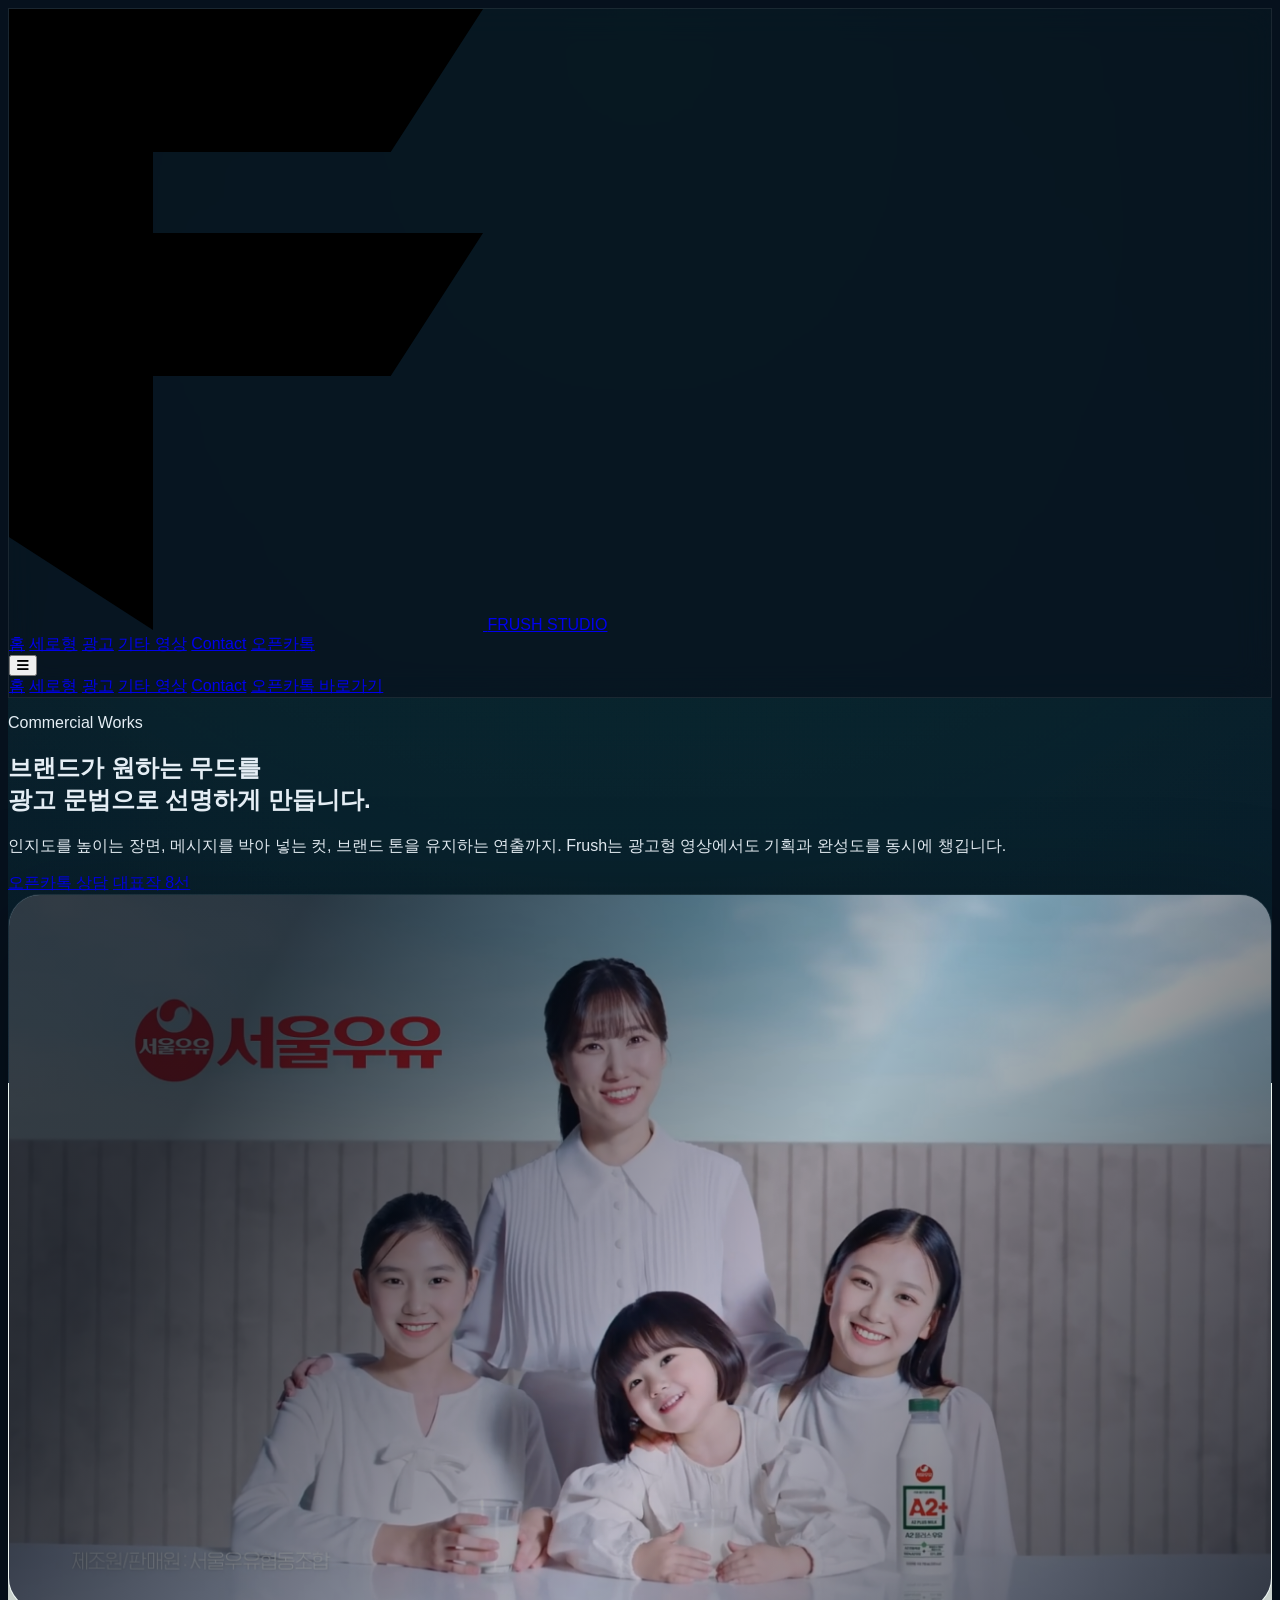
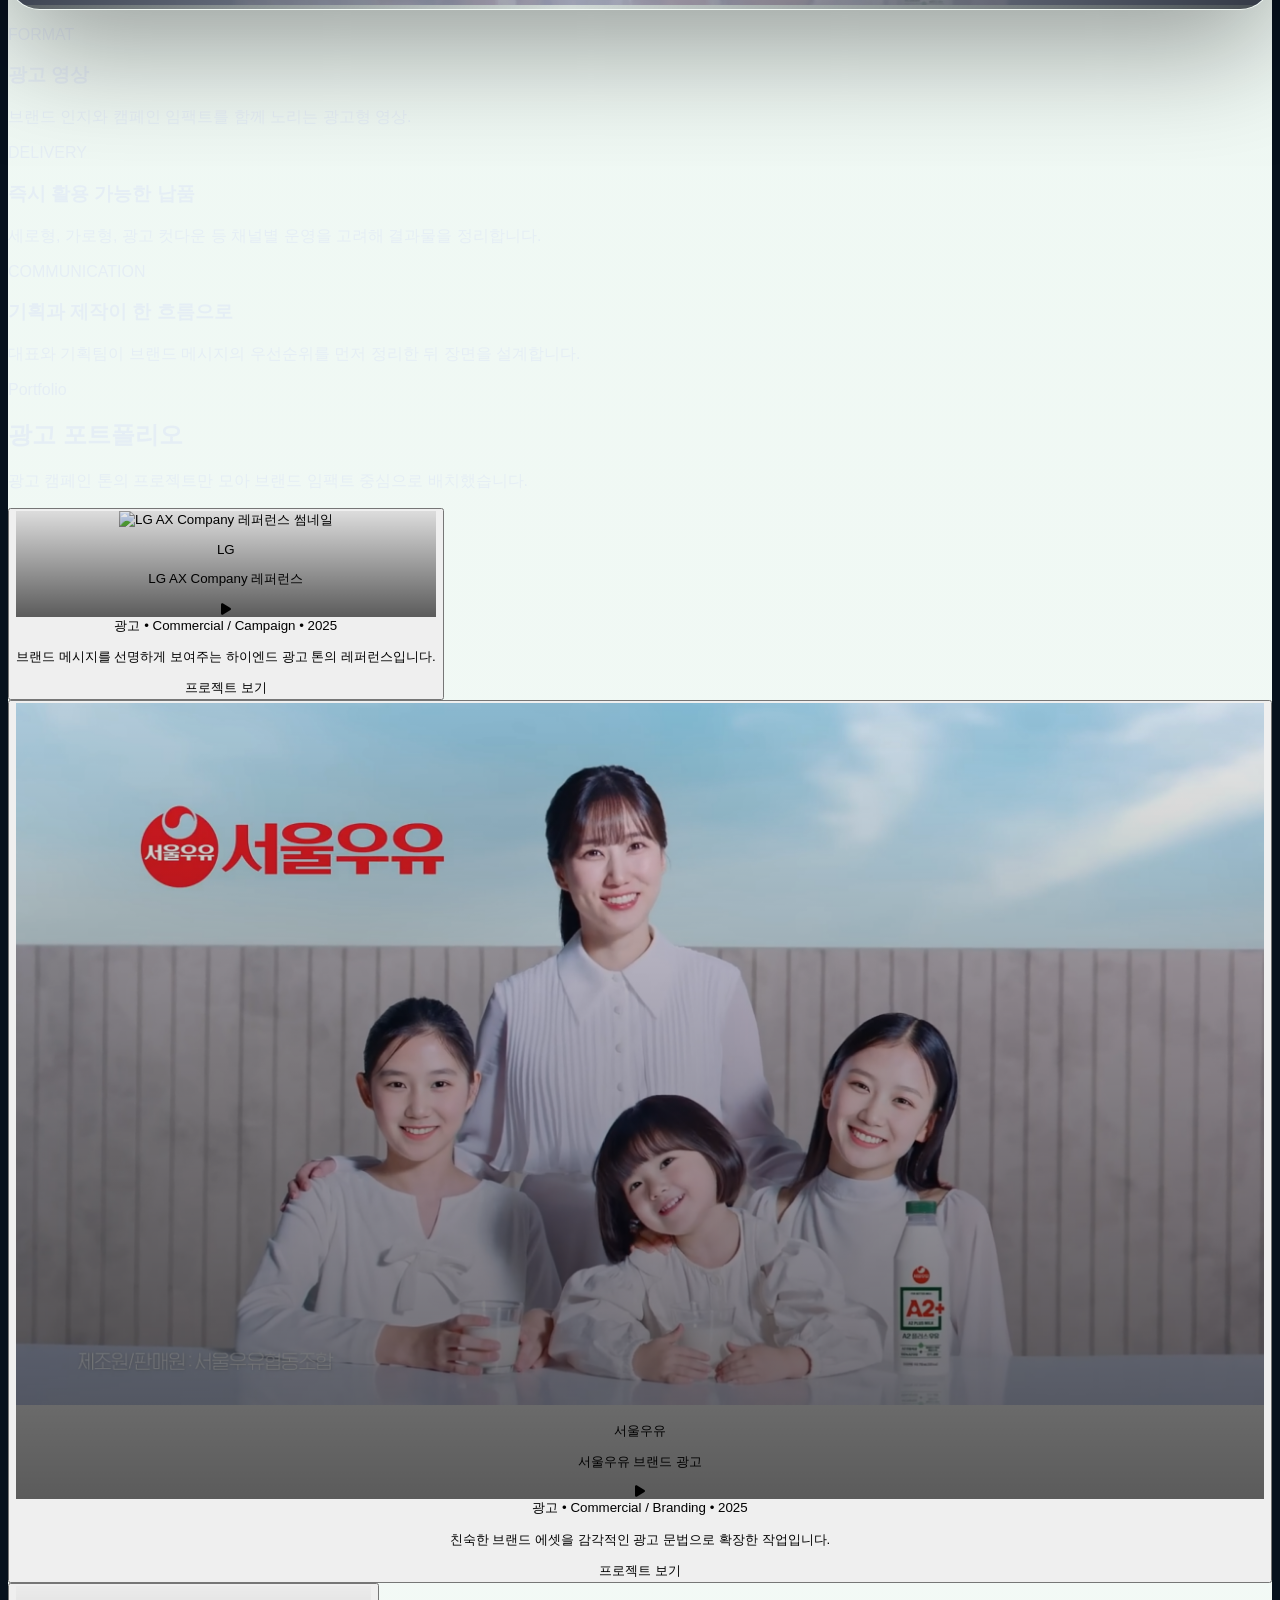
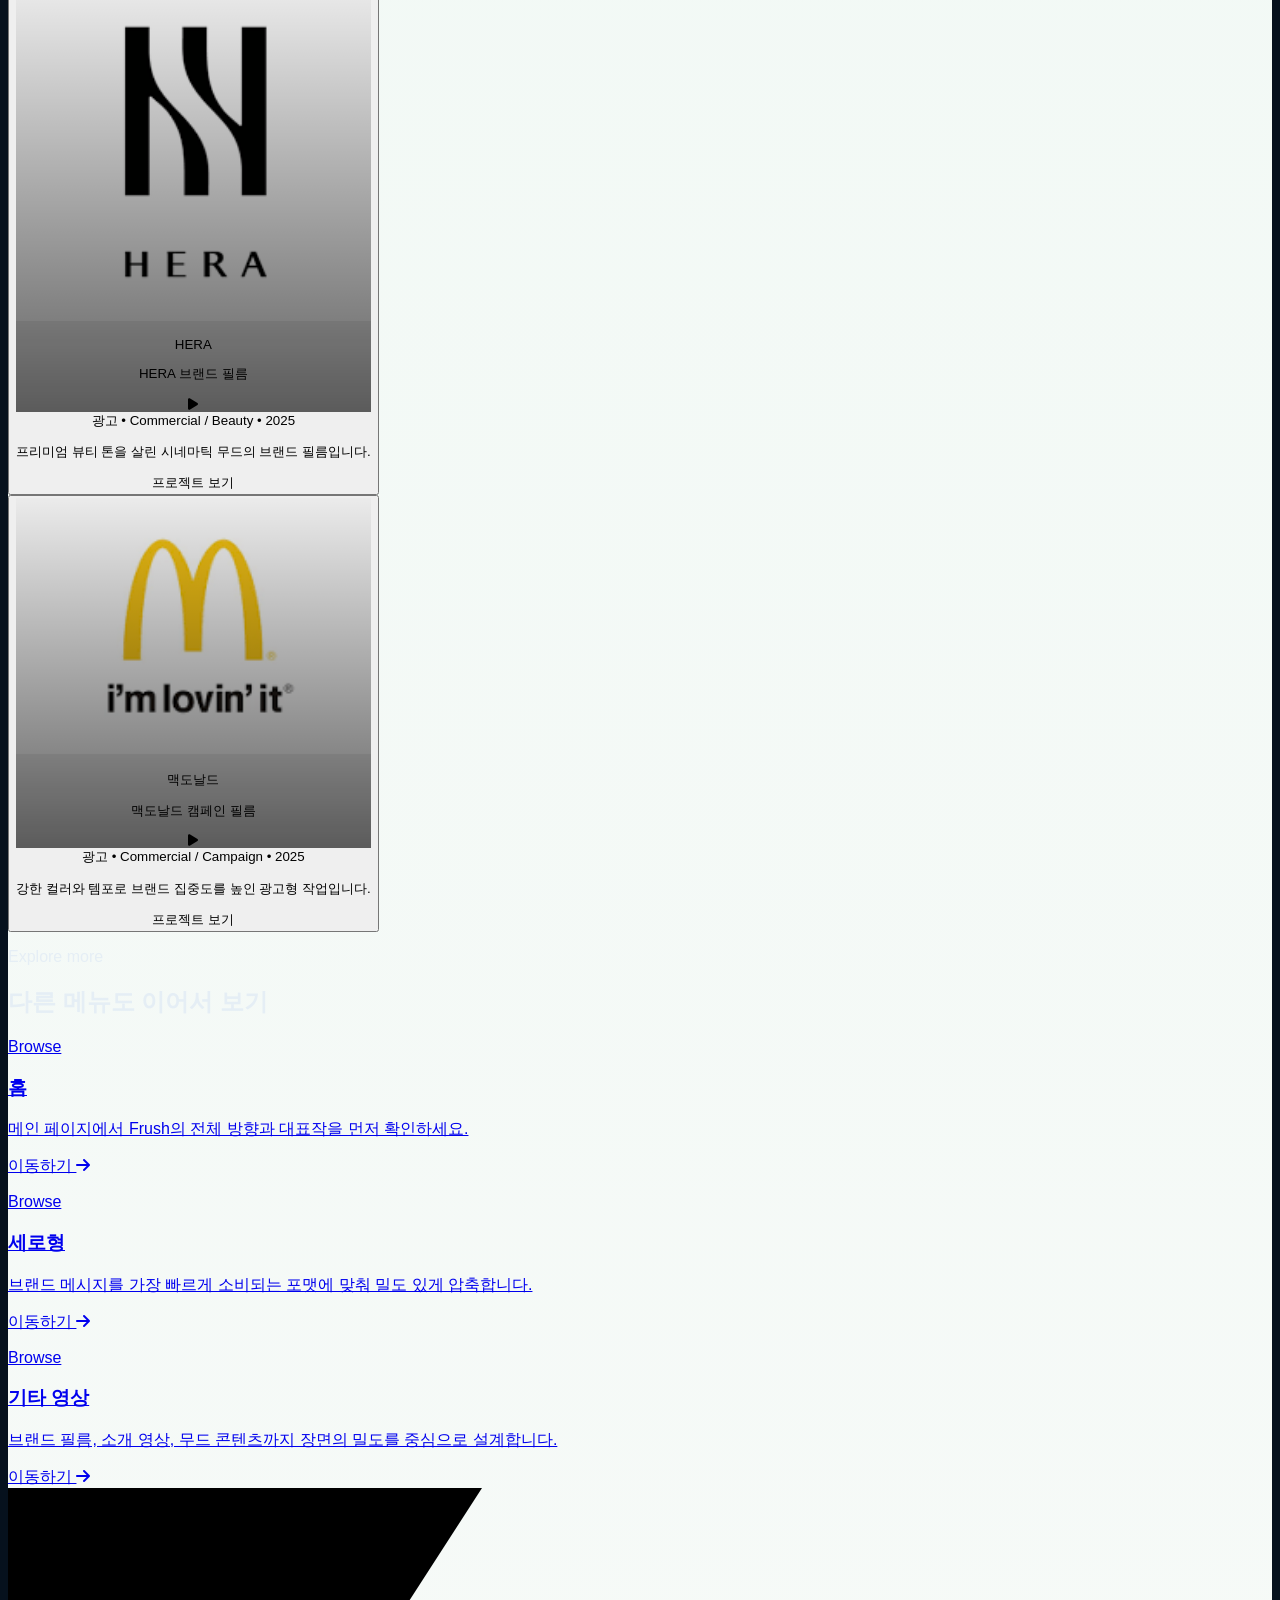
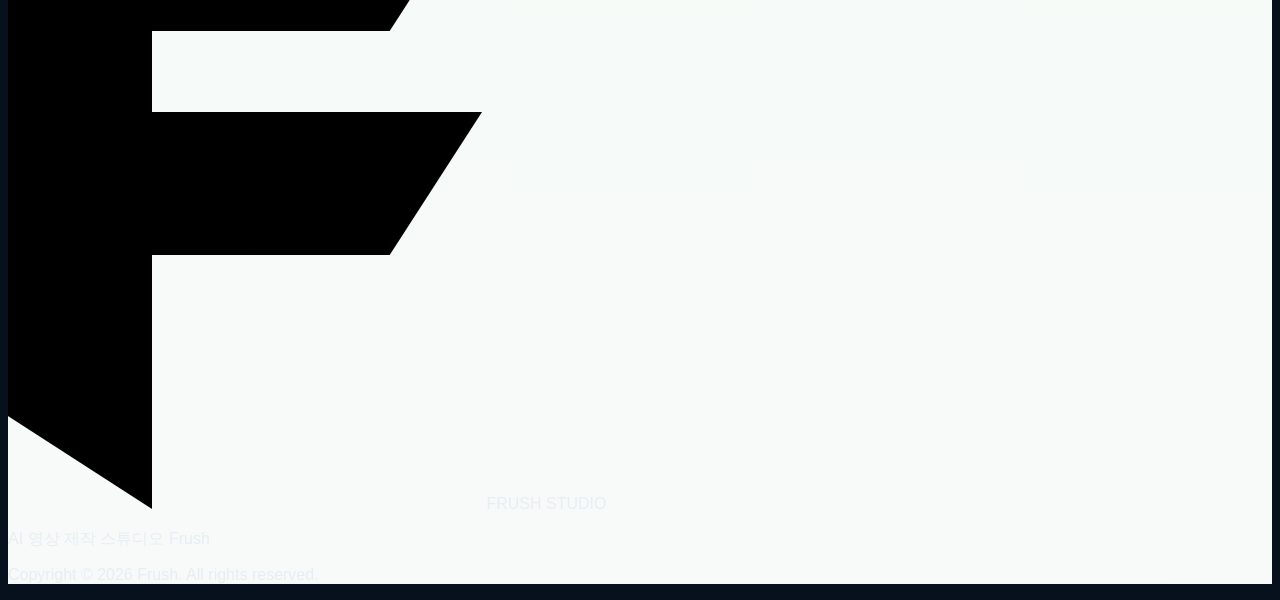
==== ads.html @ 56ac60b5 "Build multi-page Frush site" ====
<!DOCTYPE html>
<html lang="ko" class="scroll-smooth">
<head>
  <meta charset="UTF-8">
  <meta name="viewport" content="width=device-width, initial-scale=1.0">
  <meta name="naver-site-verification" content="9b6288ef73331303024b44f68df636dbb66790ce">
  <title>프러쉬(Frush) | 광고 영상</title>
  <meta name="description" content="프러쉬의 광고형 영상 작업과 캠페인 무드를 확인하세요.">
  <meta name="keywords" content="프러쉬, Frush, AI영상제작, 광고영상, 브랜드광고">
  <meta name="author" content="Frush (프러쉬)">
  <meta name="robots" content="index, follow">
  <meta property="og:type" content="website">
  <meta property="og:title" content="프러쉬(Frush) | 광고 영상">
  <meta property="og:description" content="프러쉬의 광고형 영상 작업과 캠페인 무드를 확인하세요.">
  <meta property="og:image" content="Images/Frush_v2.png">
  <meta property="og:url" content="https://www.myfrush.com/ads.html">
  <link rel="icon" href="Images/ms-icon-150x150_v1.png" type="image/png">
  <script src="https://cdn.tailwindcss.com"></script>
  <script src="scripts/tailwind-config.js"></script>
  <link rel="stylesheet" href="https://cdnjs.cloudflare.com/ajax/libs/font-awesome/6.4.0/css/all.min.css">
  <link href="https://fonts.googleapis.com/css2?family=Pretendard:wght@300;400;500;600;700;800;900&display=swap" rel="stylesheet">
  <link rel="stylesheet" href="styles/site.css">
</head>
<body class="subpage-bg">
  <div id="site-header"></div>

  <main>
    <section class="relative overflow-hidden px-4 pb-20 pt-32 sm:px-6 sm:pt-36 lg:px-8 lg:pb-24 lg:pt-40">
      <div class="mx-auto max-w-7xl">
        <div class="grid items-center gap-8 lg:grid-cols-[0.95fr_1.05fr]">
          <div class="reveal" data-reveal>
            <p class="text-sm font-semibold uppercase tracking-[0.28em] text-brand-main">Commercial Works</p>
            <h1 class="mt-4 text-4xl font-semibold leading-[1.06] text-white sm:text-5xl lg:text-6xl">브랜드가 원하는 무드를<br>광고 문법으로 선명하게 만듭니다.</h1>
            <p class="mt-6 max-w-2xl text-base leading-8 text-white/72 sm:text-lg">인지도를 높이는 장면, 메시지를 박아 넣는 컷, 브랜드 톤을 유지하는 연출까지. Frush는 광고형 영상에서도 기획과 완성도를 동시에 챙깁니다.</p>
            <div class="mt-10 flex flex-col gap-4 sm:flex-row">
              <a href="https://open.kakao.com/me/frush" target="_blank" rel="noreferrer" class="inline-flex items-center justify-center rounded-full bg-brand-main px-7 py-4 text-base font-semibold text-white shadow-glow transition hover:bg-brand-dark">오픈카톡 상담</a>
              <a href="index.html#featured" class="inline-flex items-center justify-center rounded-full border border-white/15 bg-white/5 px-7 py-4 text-base font-semibold text-white transition hover:bg-white/10">대표작 8선</a>
            </div>
          </div>
          <div class="hero-frame h-[420px] sm:h-[520px] reveal" data-reveal data-parallax="0.06">
            <video autoplay muted loop playsinline poster="Images/서울우유 광고.png">
              <source src="Videos/서울우유광고.mp4" type="video/mp4">
            </video>
          </div>
        </div>
      </div>
    </section>

    <section class="bg-[#08111c] pb-24 text-white sm:pb-28 lg:pb-32">
      <div class="mx-auto max-w-7xl px-4 sm:px-6 lg:px-8">
        <div id="category-summary"></div>
      </div>
    </section>

    <section class="bg-[#f7faf8] py-24 text-brand-text sm:py-28 lg:py-32">
      <div class="mx-auto max-w-7xl px-4 sm:px-6 lg:px-8">
        <div class="mb-10 flex flex-col gap-6 lg:flex-row lg:items-end lg:justify-between reveal" data-reveal>
          <div>
            <p class="text-sm font-semibold uppercase tracking-[0.28em] text-brand-main">Portfolio</p>
            <h2 class="mt-3 text-3xl font-semibold sm:text-4xl">광고 포트폴리오</h2>
          </div>
          <p class="max-w-2xl text-sm leading-7 text-slate-500 sm:text-base">광고 캠페인 톤의 프로젝트만 모아 브랜드 임팩트 중심으로 배치했습니다.</p>
        </div>
        <div id="category-works" class="grid gap-6 md:grid-cols-2 xl:grid-cols-4"></div>
      </div>
    </section>

    <section class="bg-[#f7faf8] pb-24 text-brand-text sm:pb-28 lg:pb-32">
      <div class="mx-auto max-w-7xl px-4 sm:px-6 lg:px-8">
        <div class="mb-8 reveal" data-reveal>
          <p class="text-sm font-semibold uppercase tracking-[0.28em] text-brand-main">Explore more</p>
          <h2 class="mt-3 text-3xl font-semibold sm:text-4xl">다른 메뉴도 이어서 보기</h2>
        </div>
        <div id="related-pages" class="grid gap-6 md:grid-cols-3"></div>
      </div>
    </section>
  </main>

  <div id="site-footer"></div>
  <div id="site-modal"></div>

  <script src="scripts/site.js"></script>
  <script>
    window.FrushSite.initPage({
      pageKey: 'ads',
      collectionKey: 'ads',
      collectionTargetId: 'category-works',
      categorySummaryTargetId: 'category-summary',
      relatedTargetId: 'related-pages'
    });
  </script>
</body>
</html>
---- styles/site.css ----
:root {
  --brand-dark: #064e3b;
  --brand-main: #10b981;
  --brand-light: #ecfdf5;
  --brand-accent: #f59e0b;
  --brand-text: #1f2937;
}

html {
  background: #06111d;
}

body {
  font-family: 'Pretendard', sans-serif;
  background: #06111d;
  color: #e5eef5;
  overflow-x: hidden;
  word-break: keep-all;
}

::-webkit-scrollbar { width: 0.6rem; }
::-webkit-scrollbar-track { background: #e5e7eb; }
::-webkit-scrollbar-thumb { background: var(--brand-main); border-radius: 9999px; }
::-webkit-scrollbar-thumb:hover { background: var(--brand-dark); }

.mesh-bg {
  background:
    radial-gradient(circle at top left, rgba(16, 185, 129, 0.26), transparent 28%),
    radial-gradient(circle at top right, rgba(245, 158, 11, 0.14), transparent 24%),
    radial-gradient(circle at bottom, rgba(6, 78, 59, 0.34), transparent 38%),
    linear-gradient(180deg, #07111e 0%, #081a2a 36%, #eef8f3 36%, #f7faf8 100%);
}

.subpage-bg {
  background:
    radial-gradient(circle at top, rgba(16, 185, 129, 0.16), transparent 26%),
    linear-gradient(180deg, #07111e 0%, #081a2a 20%, #eef8f3 20%, #f7faf8 100%);
}

.glass {
  background: rgba(7, 17, 30, 0.72);
  backdrop-filter: blur(16px);
  border: 1px solid rgba(255, 255, 255, 0.08);
}

.section-shell {
  border: 1px solid rgba(15, 23, 42, 0.08);
  background: rgba(255, 255, 255, 0.9);
  backdrop-filter: blur(14px);
}

.hero-grid {
  background-size: 48px 48px;
}

.nav-blur {
  backdrop-filter: blur(16px);
}

.hero-stage {
  position: relative;
  min-height: calc(100vh - 7rem);
}

.hero-frame {
  position: relative;
  overflow: hidden;
  border-radius: 2rem;
  border: 1px solid rgba(255, 255, 255, 0.08);
  box-shadow: 0 35px 120px rgba(0, 0, 0, 0.38);
  animation: hero-bloom 1.1s cubic-bezier(0.22, 1, 0.36, 1) both;
}

.hero-frame::after {
  content: '';
  position: absolute;
  inset: 0;
  background: linear-gradient(120deg, rgba(4, 10, 18, 0.74) 18%, rgba(4, 10, 18, 0.12) 58%, rgba(4, 10, 18, 0.72) 100%);
}

.hero-frame video,
.hero-frame img {
  width: 100%;
  height: 100%;
  object-fit: cover;
  filter: saturate(0.95) contrast(1.02) brightness(0.88);
}

.hero-copy {
  position: absolute;
  inset: 0;
  z-index: 2;
}

.hero-side-label {
  position: absolute;
  top: 50%;
  display: none;
  align-items: center;
  gap: 1rem;
  font-size: 0.7rem;
  letter-spacing: 0.45em;
  text-transform: uppercase;
  color: rgba(255, 255, 255, 0.72);
}

.hero-side-label::before,
.hero-side-label::after {
  content: '';
  width: 3rem;
  height: 1px;
  background: rgba(255, 255, 255, 0.4);
}

.hero-side-label-left { left: 0; transform: translate(-35%, -50%) rotate(-90deg); }
.hero-side-label-right { right: 0; transform: translate(35%, -50%) rotate(90deg); }

.hero-badge {
  display: inline-flex;
  align-items: center;
  gap: 0.65rem;
  border-radius: 9999px;
  border: 1px solid rgba(16, 185, 129, 0.22);
  background: rgba(16, 185, 129, 0.1);
  padding: 0.75rem 1rem;
  font-size: 0.75rem;
  font-weight: 600;
  letter-spacing: 0.32em;
  text-transform: uppercase;
  color: var(--brand-light);
}

.hero-badge span {
  display: inline-flex;
  height: 0.55rem;
  width: 0.55rem;
  border-radius: 9999px;
  background: var(--brand-main);
  box-shadow: 0 0 0 0 rgba(16, 185, 129, 0.6);
  animation: pulse-dot 2.6s infinite;
}

.kicker-line {
  display: inline-flex;
  align-items: center;
  gap: 0.75rem;
  color: rgba(255, 255, 255, 0.82);
}

.kicker-line::before {
  content: '';
  width: 3rem;
  height: 1px;
  background: rgba(255, 255, 255, 0.35);
}

.metric-card,
.work-card,
.category-card,
.award-chip,
.process-card,
.contact-card,
.related-card {
  transition: transform 0.45s ease, box-shadow 0.45s ease, border-color 0.45s ease;
}

.metric-card:hover,
.work-card:hover,
.category-card:hover,
.process-card:hover,
.contact-card:hover,
.related-card:hover {
  transform: translateY(-6px);
  box-shadow: 0 24px 60px rgba(15, 23, 42, 0.12);
}

.work-thumb {
  position: relative;
  overflow: hidden;
}

.work-thumb::after {
  content: '';
  position: absolute;
  inset: 0;
  background: linear-gradient(180deg, rgba(0, 0, 0, 0.08), rgba(0, 0, 0, 0.62));
}

.work-thumb img,
.work-thumb video {
  width: 100%;
  height: 100%;
  object-fit: cover;
  transition: transform 0.6s ease;
}

.work-card:hover .work-thumb img,
.work-card:hover .work-thumb video {
  transform: scale(1.06);
}

.reveal {
  opacity: 0;
  transform: translateY(42px);
  transition: opacity 0.9s ease, transform 0.9s cubic-bezier(0.22, 1, 0.36, 1);
}

.reveal.is-visible {
  opacity: 1;
  transform: translateY(0);
}

[data-parallax] {
  transform: translate3d(0, var(--parallax-offset, 0px), 0);
  will-change: transform;
}

.partner-marquee {
  overflow: hidden;
  mask-image: linear-gradient(to right, transparent, black 10%, black 90%, transparent);
}

.partner-track {
  display: flex;
  width: max-content;
  align-items: center;
  gap: 1rem;
  padding: 1rem 1rem 1.5rem;
  animation: marquee 42s linear infinite;
}

.partner-marquee:hover .partner-track {
  animation-play-state: paused;
}

.partner-card {
  position: relative;
  display: flex;
  height: 6.25rem;
  width: 11rem;
  flex-shrink: 0;
  align-items: center;
  justify-content: center;
  overflow: hidden;
  border-radius: 1.25rem;
  background: rgba(241, 245, 249, 0.88);
}

.partner-card::before {
  content: '';
  position: absolute;
  inset: 0;
  background: linear-gradient(135deg, var(--from), var(--via), var(--to));
  opacity: 0;
  transform: scale(1.25);
  transition: opacity 0.6s ease, transform 0.6s ease;
}

.partner-card:hover::before {
  opacity: 1;
  transform: scale(1);
}

.partner-card img {
  position: relative;
  z-index: 1;
  max-height: 64%;
  width: auto;
  max-width: 74%;
  object-fit: contain;
}

.video-modal {
  position: fixed;
  inset: 0;
  z-index: 70;
  display: none;
  background: rgba(2, 6, 23, 0.84);
  padding: 1rem;
}

.video-modal.is-open {
  display: block;
}

.modal-open {
  overflow: hidden;
}

.video-modal video,
.video-modal iframe {
  width: 100%;
  height: 100%;
  border: 0;
}

.faq-item summary::-webkit-details-marker {
  display: none;
}

.faq-item[open] .faq-icon {
  transform: rotate(45deg);
}

.faq-icon {
  transition: transform 0.3s ease;
}

@keyframes hero-bloom {
  0% {
    opacity: 0;
    transform: scale(0.86) translateY(32px);
  }
  100% {
    opacity: 1;
    transform: scale(1) translateY(0);
  }
}

@keyframes marquee {
  from { transform: translateX(0); }
  to { transform: translateX(-50%); }
}

@keyframes pulse-dot {
  0% { box-shadow: 0 0 0 0 rgba(16, 185, 129, 0.6); }
  70% { box-shadow: 0 0 0 10px rgba(16, 185, 129, 0); }
  100% { box-shadow: 0 0 0 0 rgba(16, 185, 129, 0); }
}

@media (min-width: 1280px) {
  .hero-side-label {
    display: inline-flex;
  }
}

@media (max-width: 1023px) {
  .mesh-bg {
    background:
      radial-gradient(circle at top, rgba(16, 185, 129, 0.22), transparent 28%),
      linear-gradient(180deg, #07111e 0%, #081a2a 30%, #eef8f3 30%, #f7faf8 100%);
  }
}

@media (max-width: 767px) {
  .hero-frame {
    border-radius: 1.5rem;
  }

  .partner-card {
    width: 9rem;
    height: 5.25rem;
  }
}
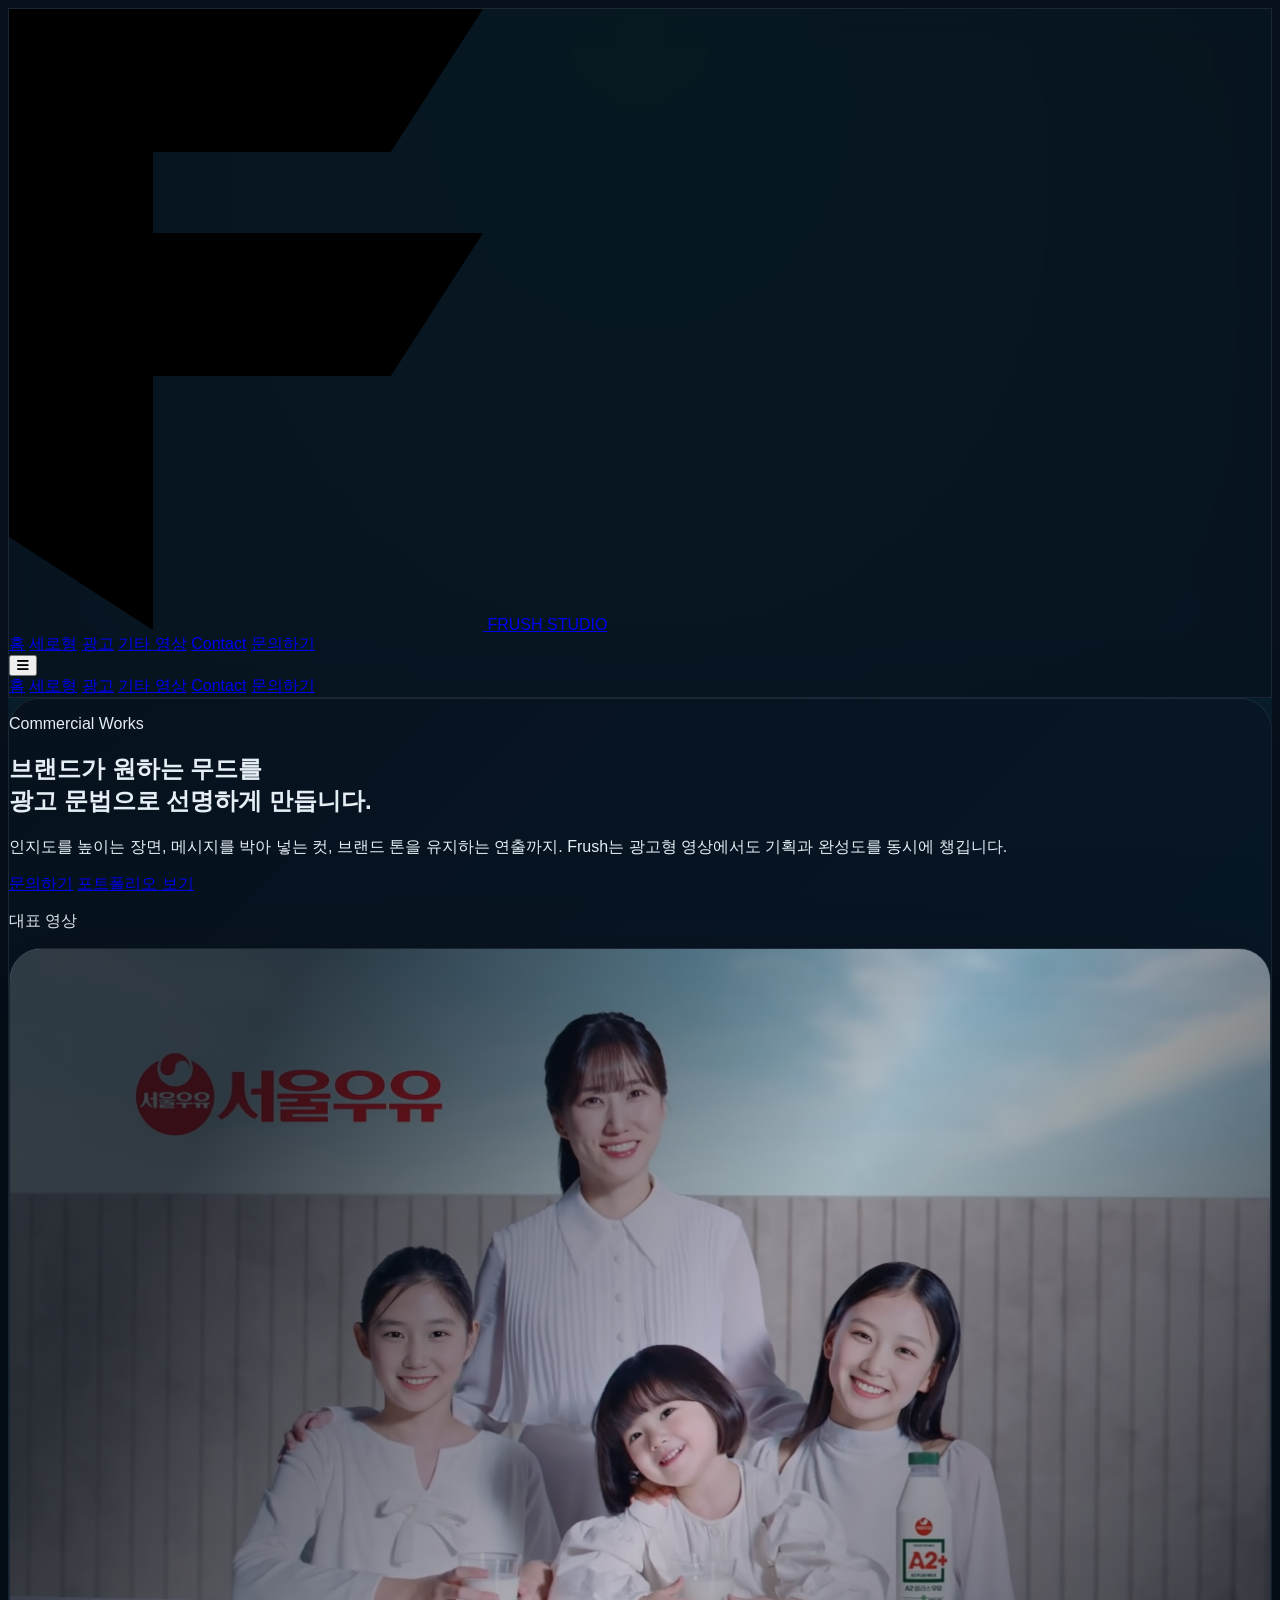
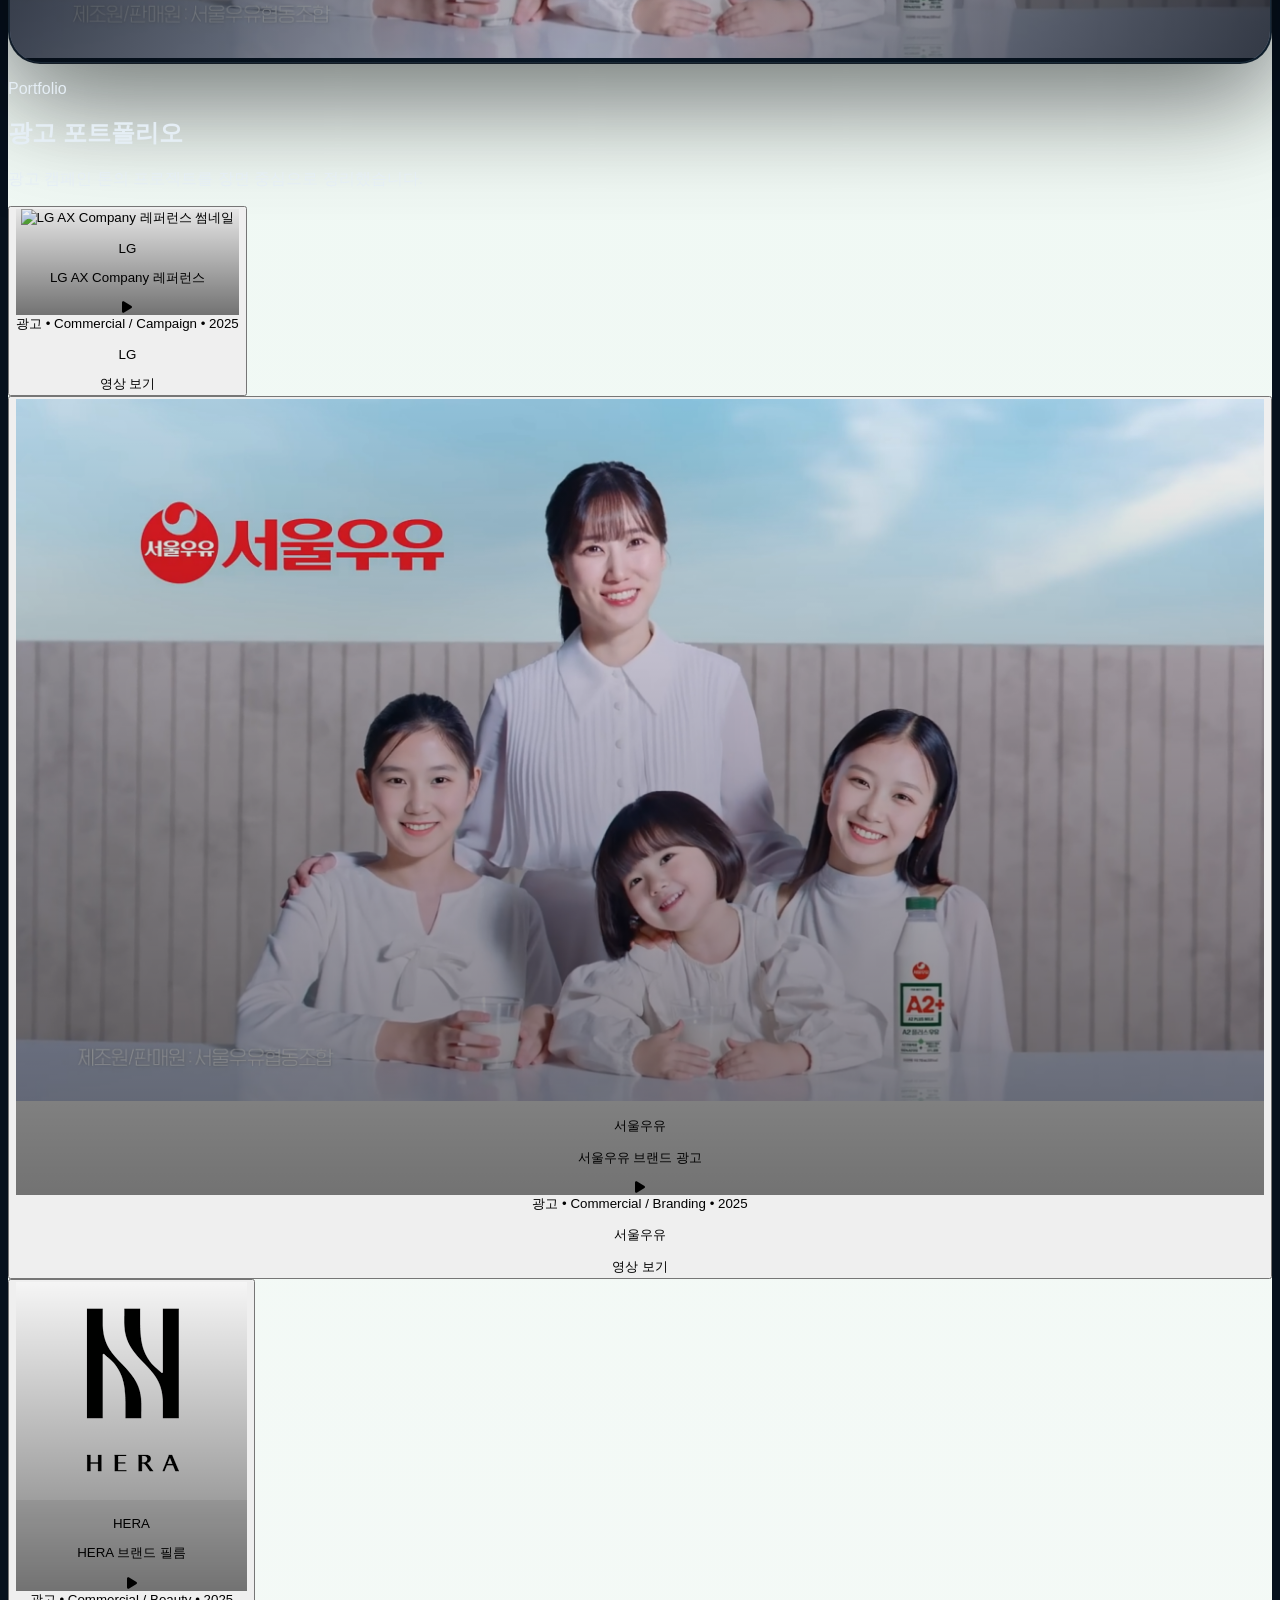
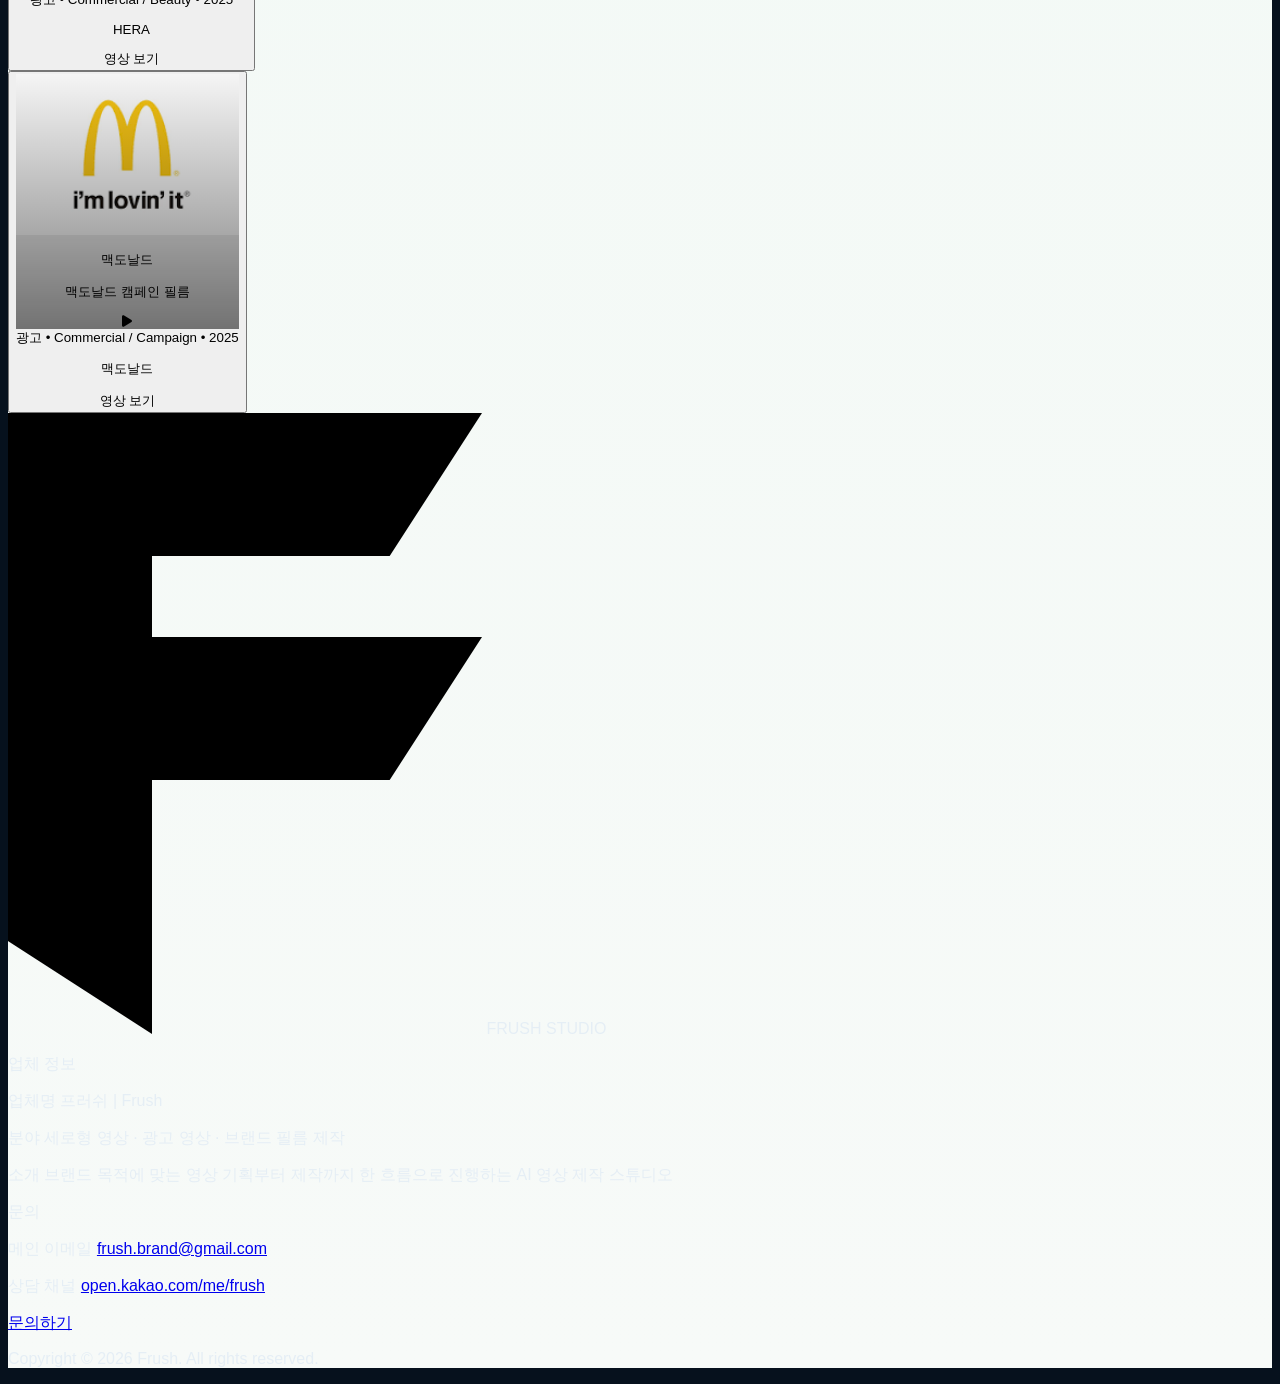
==== commit 2d709726: "feat: simplify portfolio pages and refresh CTAs" ====
--- a/ads.html
+++ b/ads.html
@@ -27,51 +27,38 @@
   <main>
     <section class="relative overflow-hidden px-4 pb-20 pt-32 sm:px-6 sm:pt-36 lg:px-8 lg:pb-24 lg:pt-40">
       <div class="mx-auto max-w-7xl">
-        <div class="grid items-center gap-8 lg:grid-cols-[0.95fr_1.05fr]">
+        <div class="subpage-hero-shell grid items-center gap-8 p-6 sm:p-8 lg:grid-cols-[0.95fr_1.05fr] lg:p-10">
           <div class="reveal" data-reveal>
             <p class="text-sm font-semibold uppercase tracking-[0.28em] text-brand-main">Commercial Works</p>
             <h1 class="mt-4 text-4xl font-semibold leading-[1.06] text-white sm:text-5xl lg:text-6xl">브랜드가 원하는 무드를<br>광고 문법으로 선명하게 만듭니다.</h1>
             <p class="mt-6 max-w-2xl text-base leading-8 text-white/72 sm:text-lg">인지도를 높이는 장면, 메시지를 박아 넣는 컷, 브랜드 톤을 유지하는 연출까지. Frush는 광고형 영상에서도 기획과 완성도를 동시에 챙깁니다.</p>
             <div class="mt-10 flex flex-col gap-4 sm:flex-row">
-              <a href="https://open.kakao.com/me/frush" target="_blank" rel="noreferrer" class="inline-flex items-center justify-center rounded-full bg-brand-main px-7 py-4 text-base font-semibold text-white shadow-glow transition hover:bg-brand-dark">오픈카톡 상담</a>
-              <a href="index.html#featured" class="inline-flex items-center justify-center rounded-full border border-white/15 bg-white/5 px-7 py-4 text-base font-semibold text-white transition hover:bg-white/10">대표작 8선</a>
+              <a href="https://open.kakao.com/me/frush" target="_blank" rel="noreferrer" class="inline-flex items-center justify-center rounded-full bg-brand-main px-7 py-4 text-base font-semibold text-white shadow-glow transition hover:bg-brand-dark">문의하기</a>
+              <a href="#portfolio" class="inline-flex items-center justify-center rounded-full border border-white/15 bg-white/5 px-7 py-4 text-base font-semibold text-white transition hover:bg-white/10">포트폴리오 보기</a>
             </div>
           </div>
-          <div class="hero-frame h-[420px] sm:h-[520px] reveal" data-reveal data-parallax="0.06">
-            <video autoplay muted loop playsinline poster="Images/서울우유 광고.png">
-              <source src="Videos/서울우유광고.mp4" type="video/mp4">
-            </video>
+          <div class="reveal" data-reveal>
+            <p class="mb-3 text-sm font-semibold uppercase tracking-[0.28em] text-brand-light/80">대표 영상</p>
+            <div class="hero-frame h-[420px] sm:h-[520px]" data-parallax="0.06">
+              <video autoplay muted loop playsinline poster="Images/서울우유 광고.png">
+                <source src="Videos/서울우유광고.mp4" type="video/mp4">
+              </video>
+            </div>
           </div>
         </div>
       </div>
     </section>
 
-    <section class="bg-[#08111c] pb-24 text-white sm:pb-28 lg:pb-32">
-      <div class="mx-auto max-w-7xl px-4 sm:px-6 lg:px-8">
-        <div id="category-summary"></div>
-      </div>
-    </section>
-
-    <section class="bg-[#f7faf8] py-24 text-brand-text sm:py-28 lg:py-32">
+    <section id="portfolio" class="bg-[#f7faf8] py-24 text-brand-text sm:py-28 lg:py-32">
       <div class="mx-auto max-w-7xl px-4 sm:px-6 lg:px-8">
         <div class="mb-10 flex flex-col gap-6 lg:flex-row lg:items-end lg:justify-between reveal" data-reveal>
           <div>
             <p class="text-sm font-semibold uppercase tracking-[0.28em] text-brand-main">Portfolio</p>
             <h2 class="mt-3 text-3xl font-semibold sm:text-4xl">광고 포트폴리오</h2>
           </div>
-          <p class="max-w-2xl text-sm leading-7 text-slate-500 sm:text-base">광고 캠페인 톤의 프로젝트만 모아 브랜드 임팩트 중심으로 배치했습니다.</p>
+          <p class="max-w-2xl text-sm leading-7 text-slate-500 sm:text-base">광고 캠페인 톤의 프로젝트를 장면 중심으로 정리했습니다.</p>
         </div>
-        <div id="category-works" class="grid gap-6 md:grid-cols-2 xl:grid-cols-4"></div>
-      </div>
-    </section>
-
-    <section class="bg-[#f7faf8] pb-24 text-brand-text sm:pb-28 lg:pb-32">
-      <div class="mx-auto max-w-7xl px-4 sm:px-6 lg:px-8">
-        <div class="mb-8 reveal" data-reveal>
-          <p class="text-sm font-semibold uppercase tracking-[0.28em] text-brand-main">Explore more</p>
-          <h2 class="mt-3 text-3xl font-semibold sm:text-4xl">다른 메뉴도 이어서 보기</h2>
-        </div>
-        <div id="related-pages" class="grid gap-6 md:grid-cols-3"></div>
+        <div id="category-works" class="grid gap-6 md:grid-cols-2 xl:grid-cols-2"></div>
       </div>
     </section>
   </main>
@@ -84,9 +71,7 @@
     window.FrushSite.initPage({
       pageKey: 'ads',
       collectionKey: 'ads',
-      collectionTargetId: 'category-works',
-      categorySummaryTargetId: 'category-summary',
-      relatedTargetId: 'related-pages'
+      collectionTargetId: 'category-works'
     });
   </script>
 </body>
--- a/styles/site.css
+++ b/styles/site.css
@@ -35,6 +35,15 @@
   background:
     radial-gradient(circle at top, rgba(16, 185, 129, 0.16), transparent 26%),
     linear-gradient(180deg, #07111e 0%, #081a2a 20%, #eef8f3 20%, #f7faf8 100%);
+}
+
+.subpage-hero-shell {
+  border: 1px solid rgba(255, 255, 255, 0.08);
+  border-radius: 2rem;
+  background:
+    linear-gradient(135deg, rgba(7, 17, 30, 0.96), rgba(8, 26, 42, 0.92)),
+    rgba(7, 17, 30, 0.94);
+  box-shadow: 0 30px 90px rgba(3, 10, 18, 0.24);
 }
 
 .glass {
@@ -183,7 +192,7 @@
   content: '';
   position: absolute;
   inset: 0;
-  background: linear-gradient(180deg, rgba(0, 0, 0, 0.08), rgba(0, 0, 0, 0.62));
+  background: linear-gradient(180deg, rgba(0, 0, 0, 0.04), rgba(0, 0, 0, 0.52));
 }
 
 .work-thumb img,
@@ -243,27 +252,22 @@
   justify-content: center;
   overflow: hidden;
   border-radius: 1.25rem;
-  background: rgba(241, 245, 249, 0.88);
-}
-
-.partner-card::before {
-  content: '';
-  position: absolute;
-  inset: 0;
-  background: linear-gradient(135deg, var(--from), var(--via), var(--to));
-  opacity: 0;
-  transform: scale(1.25);
-  transition: opacity 0.6s ease, transform 0.6s ease;
-}
-
-.partner-card:hover::before {
-  opacity: 1;
-  transform: scale(1);
+  border: 1px solid rgba(226, 232, 240, 0.95);
+  background: #edf3ef;
+}
+
+.partner-card__inner {
+  display: flex;
+  height: calc(100% - 1.1rem);
+  width: calc(100% - 1.1rem);
+  align-items: center;
+  justify-content: center;
+  border-radius: 1rem;
+  background: #ffffff;
+  box-shadow: inset 0 0 0 1px rgba(226, 232, 240, 0.7);
 }
 
 .partner-card img {
-  position: relative;
-  z-index: 1;
   max-height: 64%;
   width: auto;
   max-width: 74%;
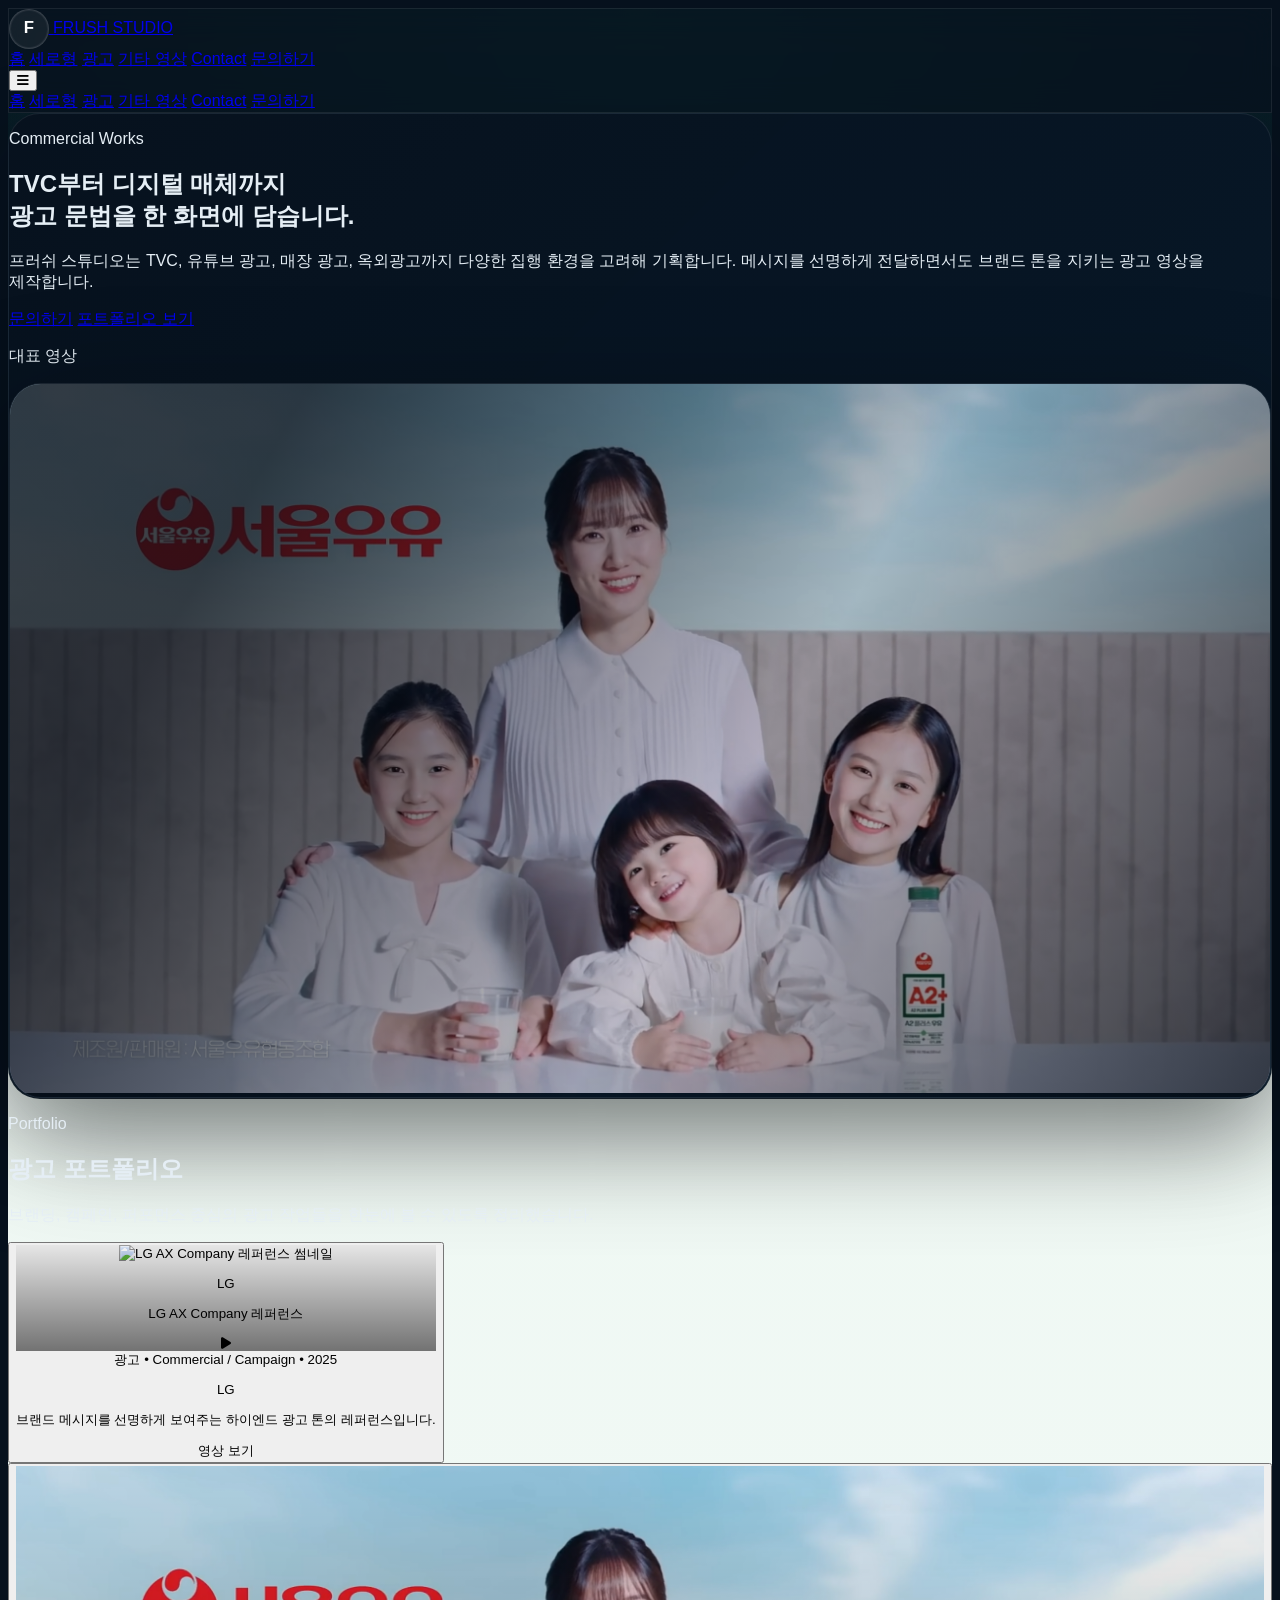
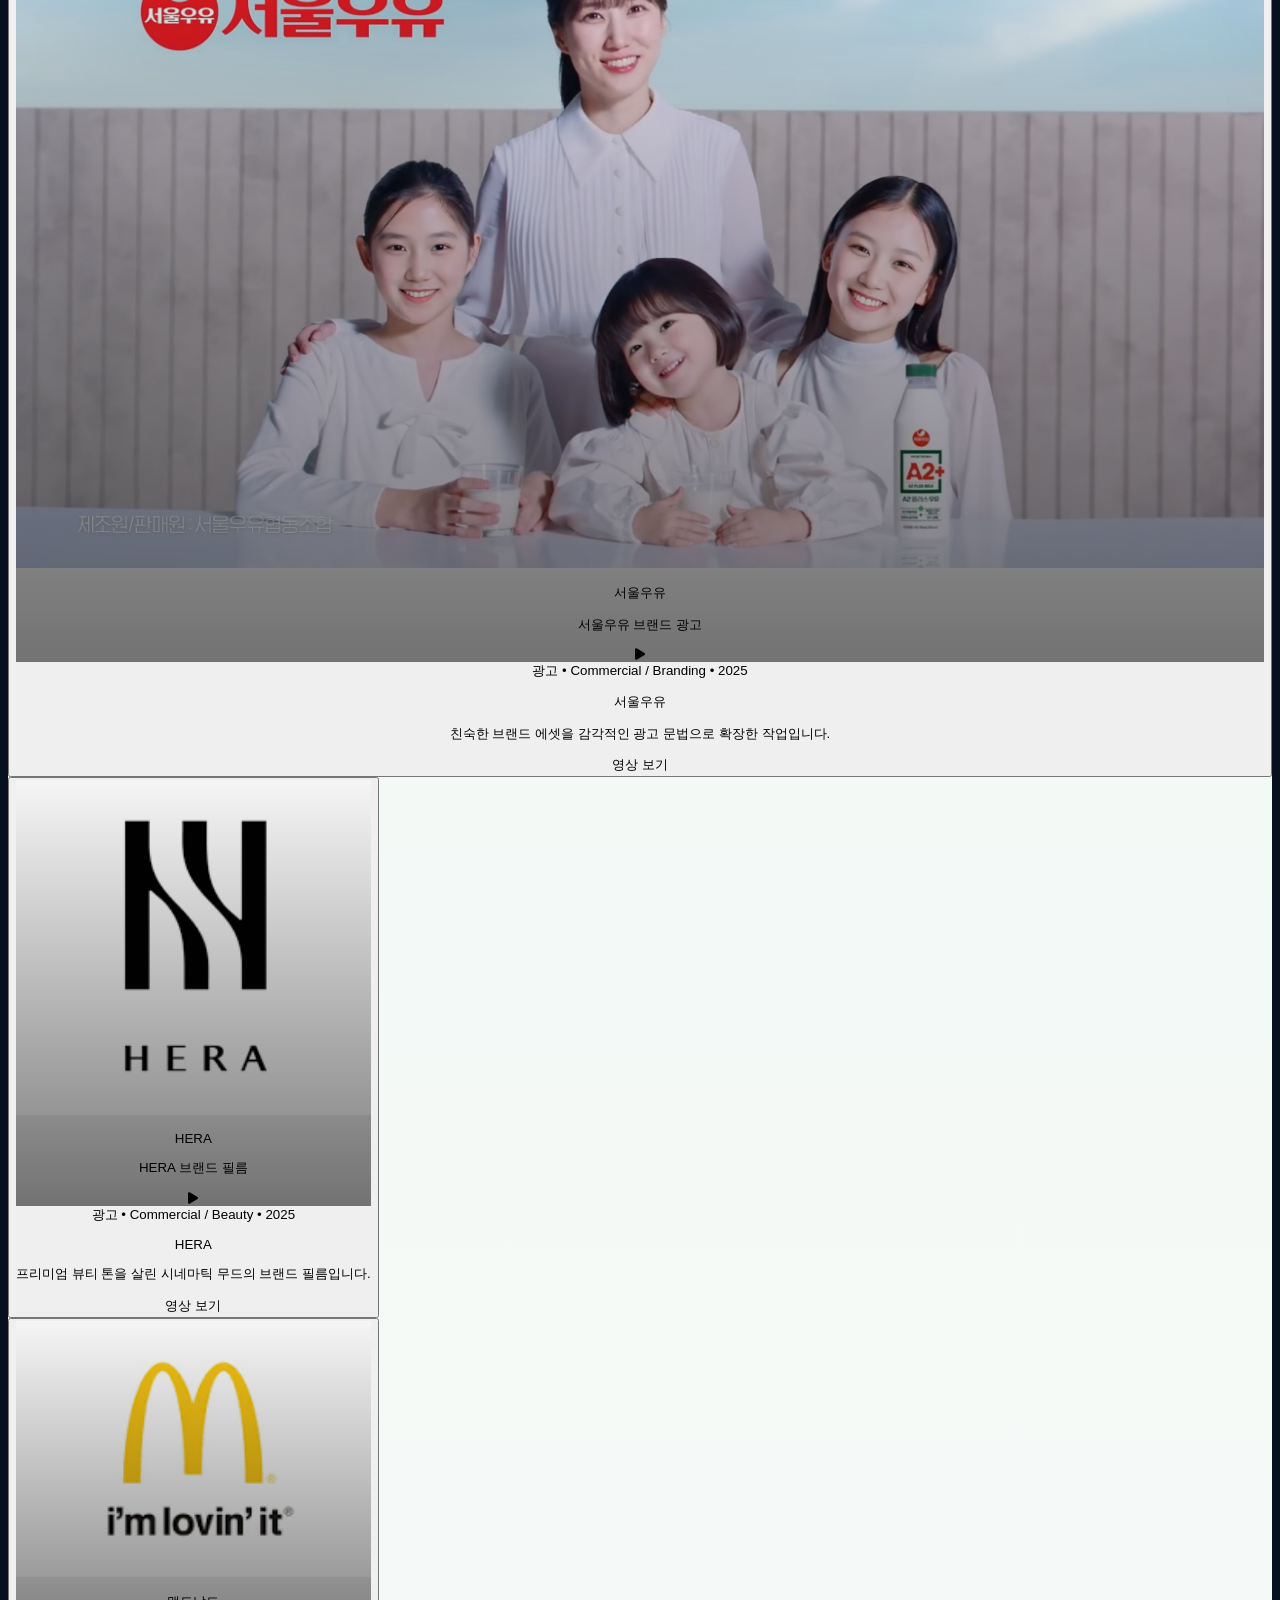
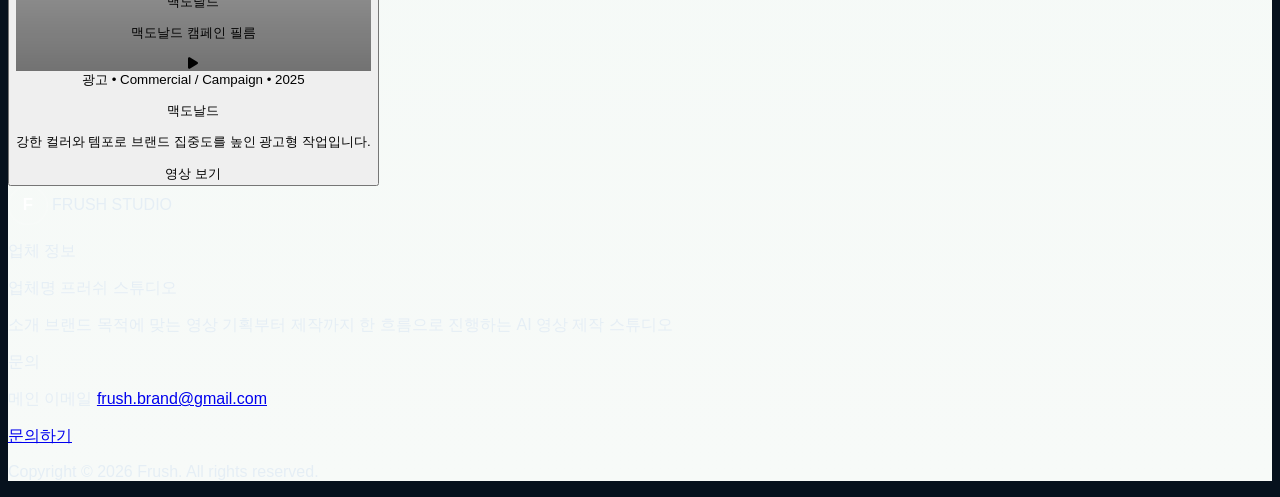
==== commit 9006173d: "feat: refresh frush site sections" ====
--- a/ads.html
+++ b/ads.html
@@ -30,8 +30,8 @@
         <div class="subpage-hero-shell grid items-center gap-8 p-6 sm:p-8 lg:grid-cols-[0.95fr_1.05fr] lg:p-10">
           <div class="reveal" data-reveal>
             <p class="text-sm font-semibold uppercase tracking-[0.28em] text-brand-main">Commercial Works</p>
-            <h1 class="mt-4 text-4xl font-semibold leading-[1.06] text-white sm:text-5xl lg:text-6xl">브랜드가 원하는 무드를<br>광고 문법으로 선명하게 만듭니다.</h1>
-            <p class="mt-6 max-w-2xl text-base leading-8 text-white/72 sm:text-lg">인지도를 높이는 장면, 메시지를 박아 넣는 컷, 브랜드 톤을 유지하는 연출까지. Frush는 광고형 영상에서도 기획과 완성도를 동시에 챙깁니다.</p>
+            <h1 class="mt-4 text-4xl font-semibold leading-[1.06] text-white sm:text-5xl lg:text-6xl">TVC부터 디지털 매체까지<br>광고 문법을 한 화면에 담습니다.</h1>
+            <p class="mt-6 max-w-2xl text-base leading-8 text-white/72 sm:text-lg">프러쉬 스튜디오는 TVC, 유튜브 광고, 매장 광고, 옥외광고까지 다양한 집행 환경을 고려해 기획합니다. 메시지를 선명하게 전달하면서도 브랜드 톤을 지키는 광고 영상을 제작합니다.</p>
             <div class="mt-10 flex flex-col gap-4 sm:flex-row">
               <a href="https://open.kakao.com/me/frush" target="_blank" rel="noreferrer" class="inline-flex items-center justify-center rounded-full bg-brand-main px-7 py-4 text-base font-semibold text-white shadow-glow transition hover:bg-brand-dark">문의하기</a>
               <a href="#portfolio" class="inline-flex items-center justify-center rounded-full border border-white/15 bg-white/5 px-7 py-4 text-base font-semibold text-white transition hover:bg-white/10">포트폴리오 보기</a>
@@ -56,9 +56,9 @@
             <p class="text-sm font-semibold uppercase tracking-[0.28em] text-brand-main">Portfolio</p>
             <h2 class="mt-3 text-3xl font-semibold sm:text-4xl">광고 포트폴리오</h2>
           </div>
-          <p class="max-w-2xl text-sm leading-7 text-slate-500 sm:text-base">광고 캠페인 톤의 프로젝트를 장면 중심으로 정리했습니다.</p>
+          <p class="max-w-2xl text-sm leading-7 text-slate-500 sm:text-base">브랜딩, 캠페인, 퍼포먼스 중심의 광고 작업들을 한눈에 볼 수 있도록 정리했습니다.</p>
         </div>
-        <div id="category-works" class="grid gap-6 md:grid-cols-2 xl:grid-cols-2"></div>
+        <div id="category-works" class="grid gap-6 md:grid-cols-2 lg:grid-cols-4"></div>
       </div>
     </section>
   </main>
--- a/styles/site.css
+++ b/styles/site.css
@@ -87,6 +87,12 @@
   background: linear-gradient(120deg, rgba(4, 10, 18, 0.74) 18%, rgba(4, 10, 18, 0.12) 58%, rgba(4, 10, 18, 0.72) 100%);
 }
 
+.stacked-hero-frame::after {
+  background:
+    radial-gradient(circle at center, rgba(7, 17, 30, 0.08) 0%, rgba(4, 10, 18, 0.48) 64%, rgba(4, 10, 18, 0.82) 100%),
+    linear-gradient(120deg, rgba(4, 10, 18, 0.72) 14%, rgba(4, 10, 18, 0.08) 52%, rgba(4, 10, 18, 0.78) 100%);
+}
+
 .hero-frame video,
 .hero-frame img {
   width: 100%;
@@ -99,6 +105,65 @@
   position: absolute;
   inset: 0;
   z-index: 2;
+}
+
+.hero-noise {
+  background-image: url("data:image/svg+xml,%3Csvg viewBox='0 0 256 256' xmlns='http://www.w3.org/2000/svg'%3E%3Cfilter id='noise'%3E%3CfeTurbulence type='fractalNoise' baseFrequency='0.9' numOctaves='4' stitchTiles='stitch'/%3E%3C/filter%3E%3Crect width='100%25' height='100%25' filter='url(%23noise)'/%3E%3C/svg%3E");
+  background-repeat: repeat;
+  background-size: 128px 128px;
+}
+
+.stacked-panels-stage {
+  display: flex;
+  align-items: center;
+  justify-content: center;
+  perspective: 900px;
+}
+
+.stacked-panels-scene {
+  position: relative;
+  width: 0;
+  height: 0;
+  transform-style: preserve-3d;
+  transition: transform 0.35s ease-out;
+}
+
+.stacked-panel {
+  position: absolute;
+  left: 50%;
+  top: 50%;
+  overflow: hidden;
+  border-radius: 1rem;
+  transform-origin: bottom center;
+  pointer-events: none;
+  transition: transform 0.35s ease-out;
+}
+
+.stacked-panel-image,
+.stacked-panel-gradient,
+.stacked-panel-vignette,
+.stacked-panel-border {
+  position: absolute;
+  inset: 0;
+}
+
+.stacked-panel-image {
+  background-size: cover;
+  background-position: center;
+}
+
+.stacked-panel-gradient {
+  mix-blend-mode: multiply;
+}
+
+.stacked-panel-vignette {
+  background: linear-gradient(to bottom, rgba(0, 0, 0, 0.08) 0%, rgba(0, 0, 0, 0.32) 100%);
+}
+
+.stacked-panel-border {
+  border-radius: inherit;
+  border: 1px solid rgba(255, 255, 255, 0.18);
+  box-sizing: border-box;
 }
 
 .hero-side-label {
@@ -149,6 +214,22 @@
   animation: pulse-dot 2.6s infinite;
 }
 
+.brand-mark {
+  display: inline-flex;
+  align-items: center;
+  justify-content: center;
+  width: 2.35rem;
+  height: 2.35rem;
+  border-radius: 9999px;
+  border: 1px solid rgba(255, 255, 255, 0.14);
+  background: rgba(255, 255, 255, 0.06);
+  color: #ffffff;
+  font-size: 1.05rem;
+  font-weight: 800;
+  line-height: 1;
+  box-shadow: inset 0 0 0 1px rgba(255, 255, 255, 0.06);
+}
+
 .kicker-line {
   display: inline-flex;
   align-items: center;
@@ -351,6 +432,10 @@
     border-radius: 1.5rem;
   }
 
+  .stacked-panels-stage {
+    transform: scale(0.86);
+  }
+
   .partner-card {
     width: 9rem;
     height: 5.25rem;
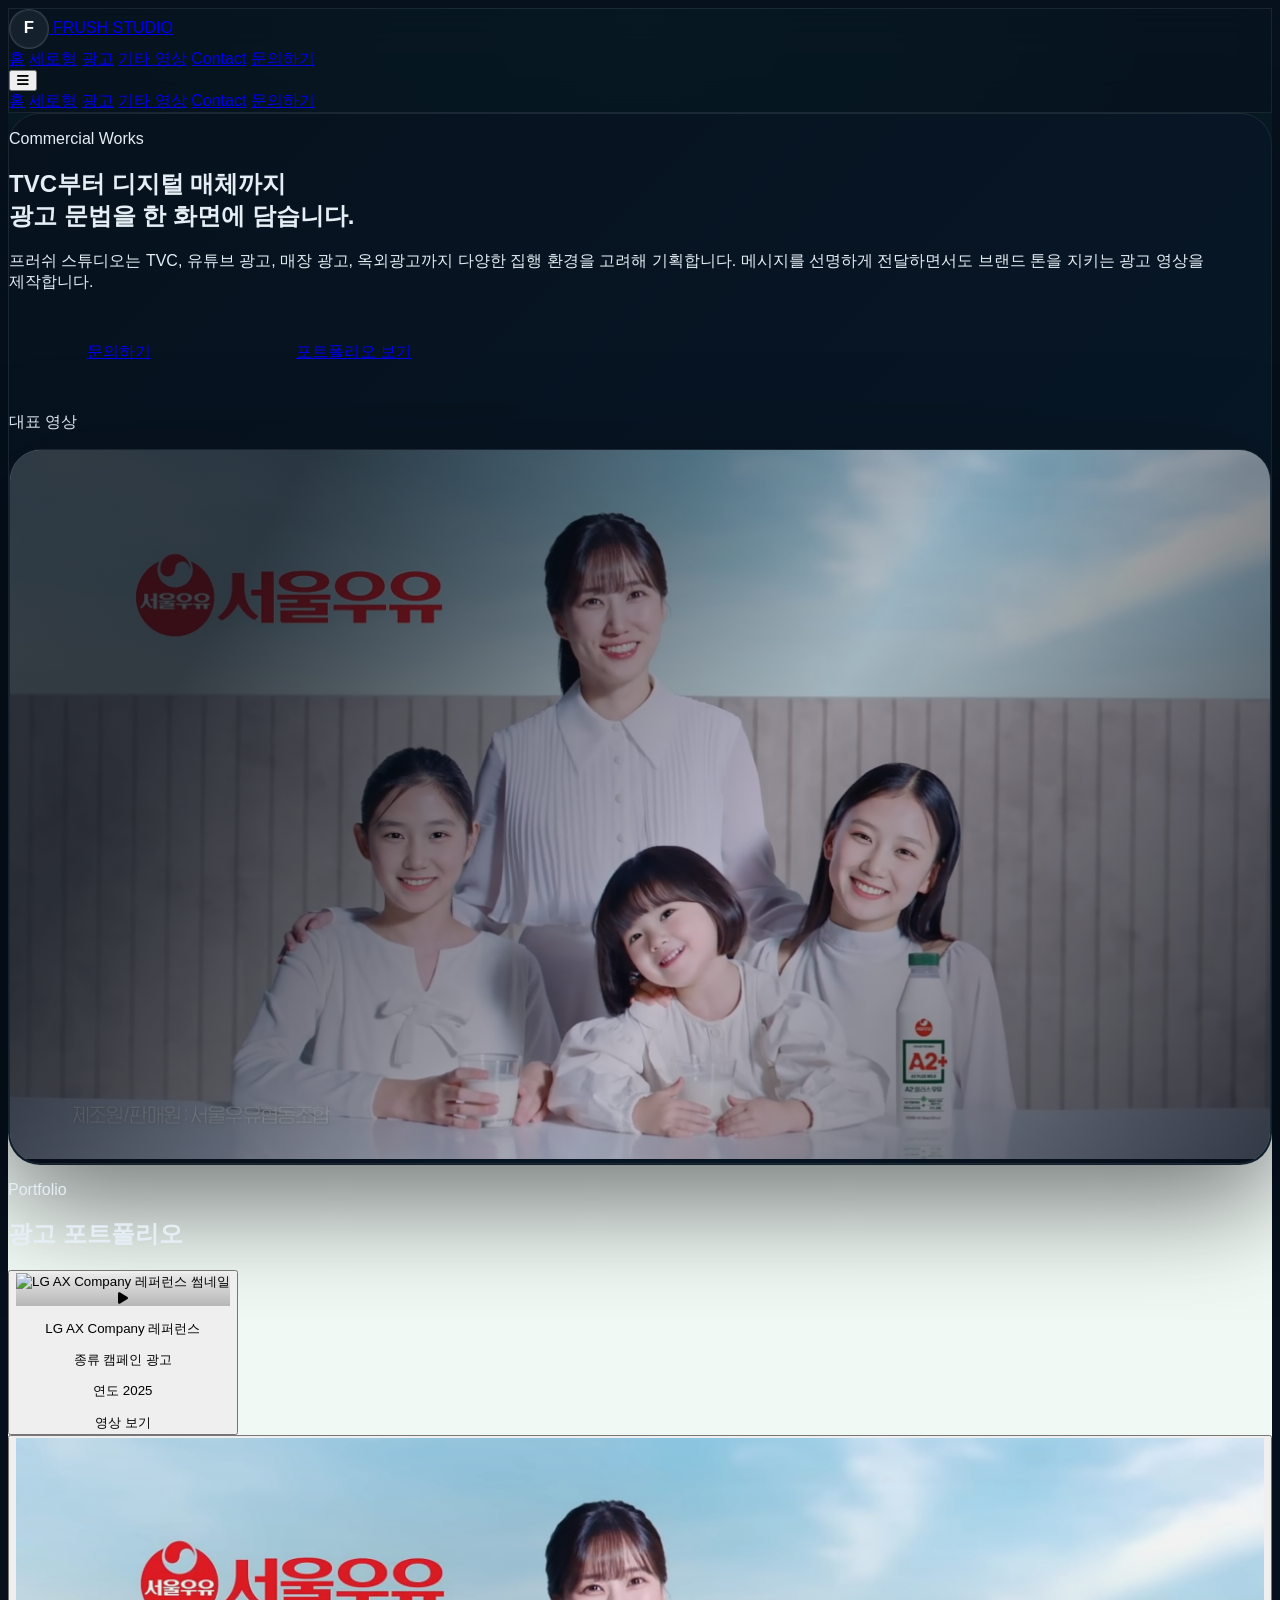
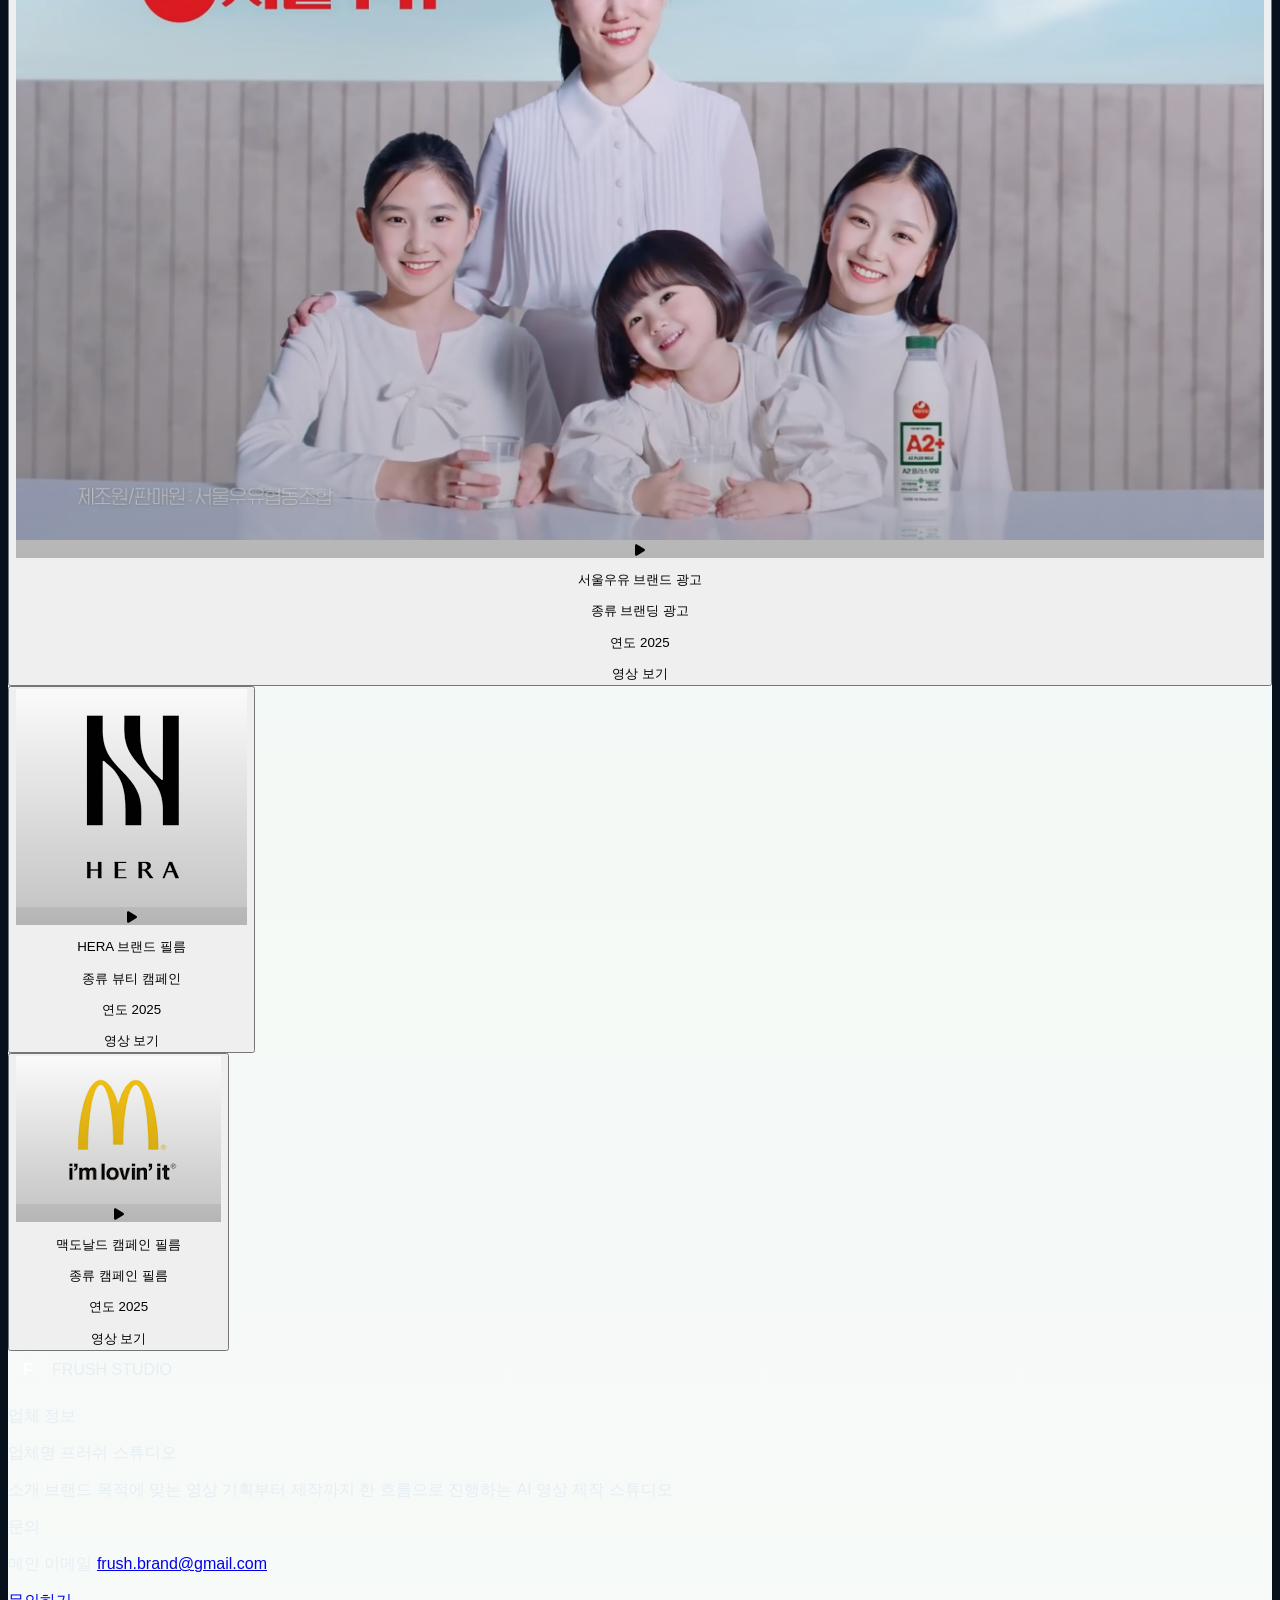
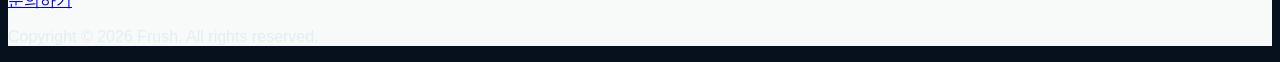
==== commit 88141c92: "feat: refresh hero motion and simplify portfolio cards" ====
--- a/ads.html
+++ b/ads.html
@@ -32,9 +32,9 @@
             <p class="text-sm font-semibold uppercase tracking-[0.28em] text-brand-main">Commercial Works</p>
             <h1 class="mt-4 text-4xl font-semibold leading-[1.06] text-white sm:text-5xl lg:text-6xl">TVC부터 디지털 매체까지<br>광고 문법을 한 화면에 담습니다.</h1>
             <p class="mt-6 max-w-2xl text-base leading-8 text-white/72 sm:text-lg">프러쉬 스튜디오는 TVC, 유튜브 광고, 매장 광고, 옥외광고까지 다양한 집행 환경을 고려해 기획합니다. 메시지를 선명하게 전달하면서도 브랜드 톤을 지키는 광고 영상을 제작합니다.</p>
-            <div class="mt-10 flex flex-col gap-4 sm:flex-row">
-              <a href="https://open.kakao.com/me/frush" target="_blank" rel="noreferrer" class="inline-flex items-center justify-center rounded-full bg-brand-main px-7 py-4 text-base font-semibold text-white shadow-glow transition hover:bg-brand-dark">문의하기</a>
-              <a href="#portfolio" class="inline-flex items-center justify-center rounded-full border border-white/15 bg-white/5 px-7 py-4 text-base font-semibold text-white transition hover:bg-white/10">포트폴리오 보기</a>
+            <div class="hero-cta-row mt-10">
+              <a href="https://open.kakao.com/me/frush" target="_blank" rel="noreferrer" class="hero-cta-button bg-brand-main text-base font-semibold text-white shadow-glow transition hover:bg-brand-dark">문의하기</a>
+              <a href="#portfolio" class="hero-cta-button border border-white/15 bg-white/5 text-base font-semibold text-white transition hover:bg-white/10">포트폴리오 보기</a>
             </div>
           </div>
           <div class="reveal" data-reveal>
@@ -56,7 +56,6 @@
             <p class="text-sm font-semibold uppercase tracking-[0.28em] text-brand-main">Portfolio</p>
             <h2 class="mt-3 text-3xl font-semibold sm:text-4xl">광고 포트폴리오</h2>
           </div>
-          <p class="max-w-2xl text-sm leading-7 text-slate-500 sm:text-base">브랜딩, 캠페인, 퍼포먼스 중심의 광고 작업들을 한눈에 볼 수 있도록 정리했습니다.</p>
         </div>
         <div id="category-works" class="grid gap-6 md:grid-cols-2 lg:grid-cols-4"></div>
       </div>
--- a/styles/site.css
+++ b/styles/site.css
@@ -71,6 +71,73 @@
   min-height: calc(100vh - 7rem);
 }
 
+.hero-stage-home {
+  position: relative;
+  min-height: calc(100vh - 7rem);
+  padding: 2rem 0 4rem;
+}
+
+.hero-stage-home::before {
+  content: '';
+  position: absolute;
+  inset: 0;
+  background:
+    radial-gradient(circle at 65% 28%, rgba(16, 185, 129, 0.2), transparent 24%),
+    radial-gradient(circle at 78% 22%, rgba(245, 158, 11, 0.14), transparent 20%),
+    linear-gradient(180deg, rgba(7, 17, 30, 0.74) 0%, rgba(7, 17, 30, 0.36) 42%, rgba(7, 17, 30, 0.12) 100%);
+  pointer-events: none;
+}
+
+.hero-surface {
+  position: relative;
+  min-height: calc(100vh - 10rem);
+}
+
+.hero-content-shell {
+  position: relative;
+  z-index: 2;
+  display: grid;
+  min-height: calc(100vh - 12rem);
+  align-items: center;
+}
+
+.hero-backdrop {
+  position: absolute;
+  inset: 0;
+  overflow: hidden;
+}
+
+.hero-backdrop::before {
+  content: '';
+  position: absolute;
+  inset: 0;
+  background:
+    radial-gradient(circle at center, rgba(7, 17, 30, 0.06) 0%, rgba(4, 10, 18, 0.4) 58%, rgba(4, 10, 18, 0.78) 100%),
+    linear-gradient(108deg, rgba(4, 10, 18, 0.82) 16%, rgba(4, 10, 18, 0.14) 48%, rgba(4, 10, 18, 0.82) 88%);
+}
+
+.hero-copy-panel {
+  position: relative;
+  max-width: 41rem;
+}
+
+.hero-cta-row {
+  display: flex;
+  flex-direction: column;
+  gap: 1rem;
+}
+
+.hero-cta-button {
+  display: inline-flex;
+  min-height: 3.5rem;
+  min-width: 10rem;
+  align-items: center;
+  justify-content: center;
+  border-radius: 9999px;
+  padding: 0.95rem 1.85rem;
+  text-align: center;
+}
+
 .hero-frame {
   position: relative;
   overflow: hidden;
@@ -117,13 +184,12 @@
   display: flex;
   align-items: center;
   justify-content: center;
-  perspective: 900px;
+  perspective: 1400px;
 }
 
 .stacked-panels-scene {
-  position: relative;
-  width: 0;
-  height: 0;
+  position: absolute;
+  inset: 0;
   transform-style: preserve-3d;
   transition: transform 0.35s ease-out;
 }
@@ -131,12 +197,13 @@
 .stacked-panel {
   position: absolute;
   left: 50%;
-  top: 50%;
-  overflow: hidden;
-  border-radius: 1rem;
+  bottom: 0;
+  overflow: hidden;
+  border-radius: 1.35rem;
   transform-origin: bottom center;
   pointer-events: none;
   transition: transform 0.35s ease-out;
+  box-shadow: 0 24px 60px rgba(0, 0, 0, 0.32);
 }
 
 .stacked-panel-image,
@@ -257,6 +324,7 @@
 .metric-card:hover,
 .work-card:hover,
 .category-card:hover,
+.award-chip:hover,
 .process-card:hover,
 .contact-card:hover,
 .related-card:hover {
@@ -273,7 +341,7 @@
   content: '';
   position: absolute;
   inset: 0;
-  background: linear-gradient(180deg, rgba(0, 0, 0, 0.04), rgba(0, 0, 0, 0.52));
+  background: linear-gradient(180deg, rgba(0, 0, 0, 0.02), rgba(0, 0, 0, 0.24));
 }
 
 .work-thumb img,
@@ -379,6 +447,12 @@
   border: 0;
 }
 
+.portfolio-guide-card {
+  border: 1px solid rgba(148, 163, 184, 0.18);
+  background: rgba(255, 255, 255, 0.9);
+  backdrop-filter: blur(16px);
+}
+
 .faq-item summary::-webkit-details-marker {
   display: none;
 }
@@ -416,6 +490,14 @@
 @media (min-width: 1280px) {
   .hero-side-label {
     display: inline-flex;
+  }
+}
+
+@media (min-width: 640px) {
+  .hero-cta-row {
+    flex-direction: row;
+    align-items: center;
+    flex-wrap: wrap;
   }
 }
 
@@ -425,6 +507,12 @@
       radial-gradient(circle at top, rgba(16, 185, 129, 0.22), transparent 28%),
       linear-gradient(180deg, #07111e 0%, #081a2a 30%, #eef8f3 30%, #f7faf8 100%);
   }
+
+  .hero-stage-home,
+  .hero-surface,
+  .hero-content-shell {
+    min-height: auto;
+  }
 }
 
 @media (max-width: 767px) {
@@ -432,6 +520,14 @@
     border-radius: 1.5rem;
   }
 
+  .hero-stage-home {
+    padding-bottom: 2rem;
+  }
+
+  .hero-content-shell {
+    min-height: 34rem;
+  }
+
   .stacked-panels-stage {
     transform: scale(0.86);
   }
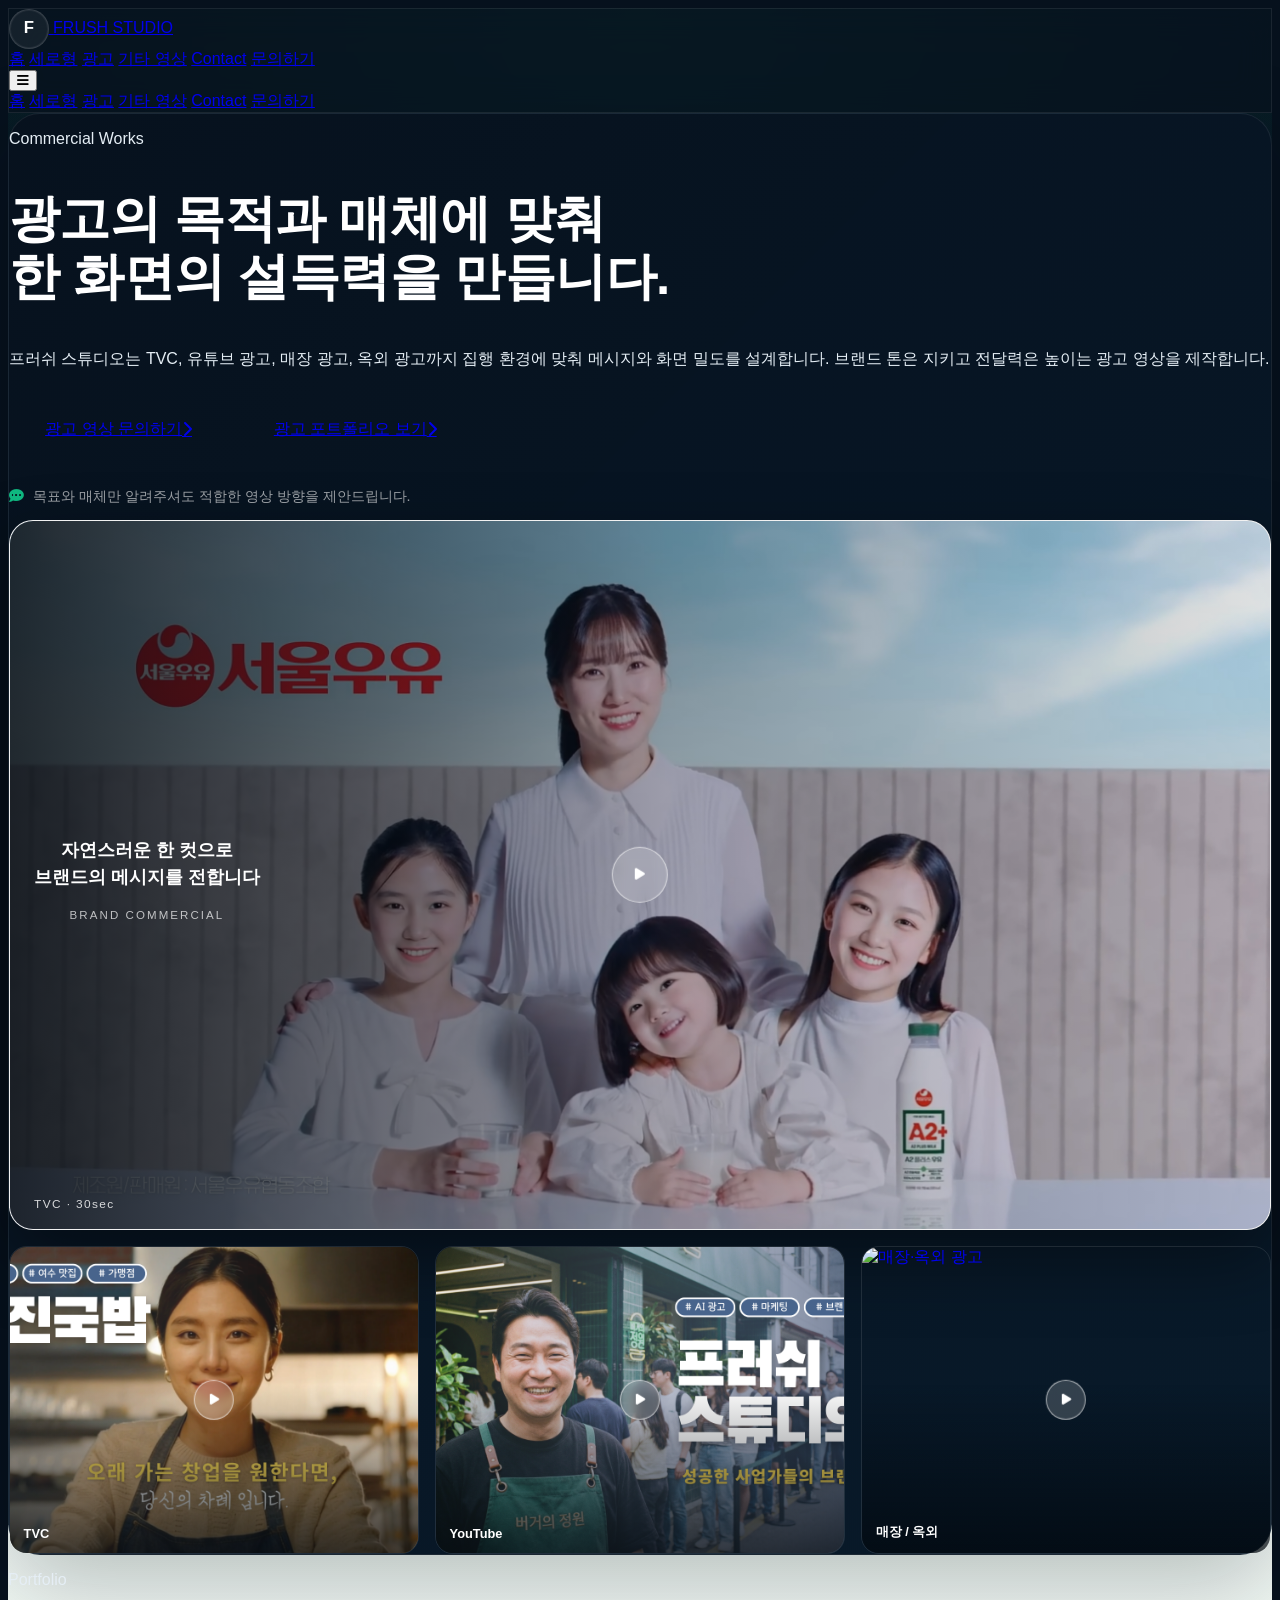
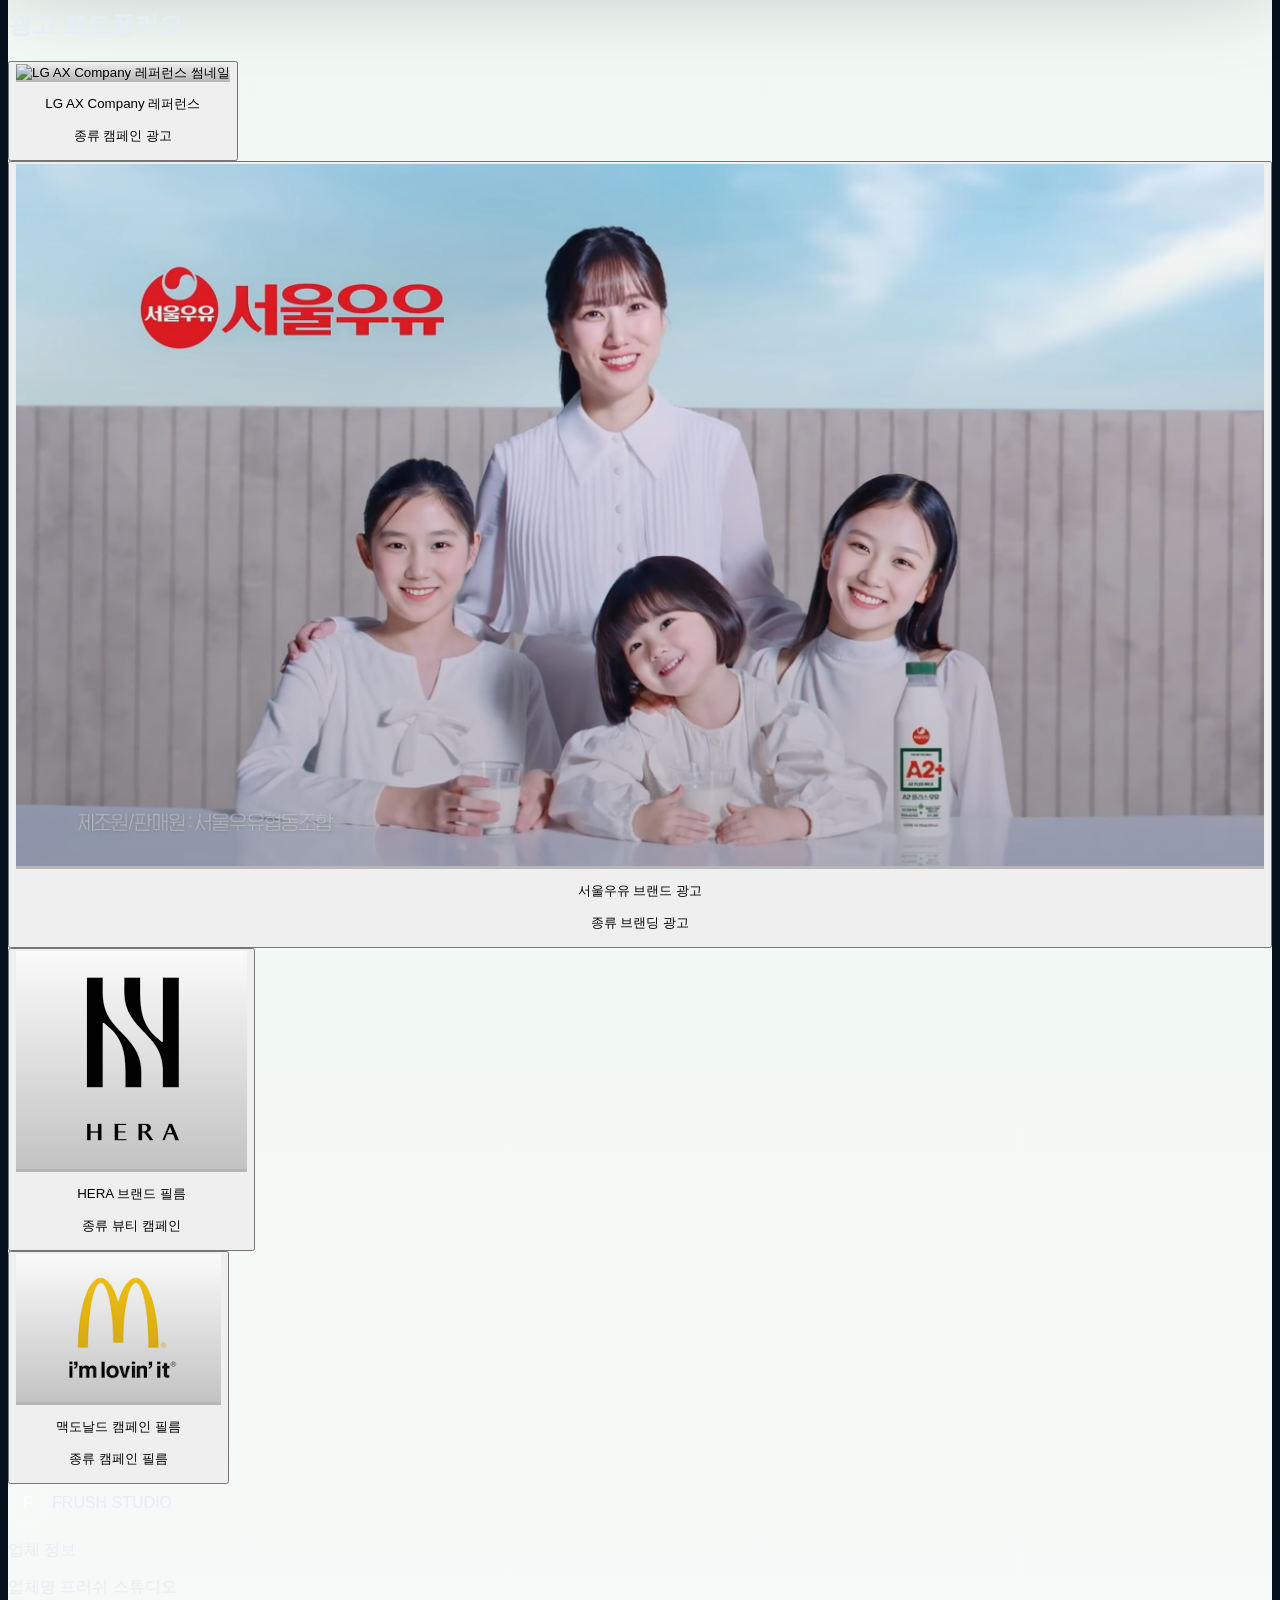
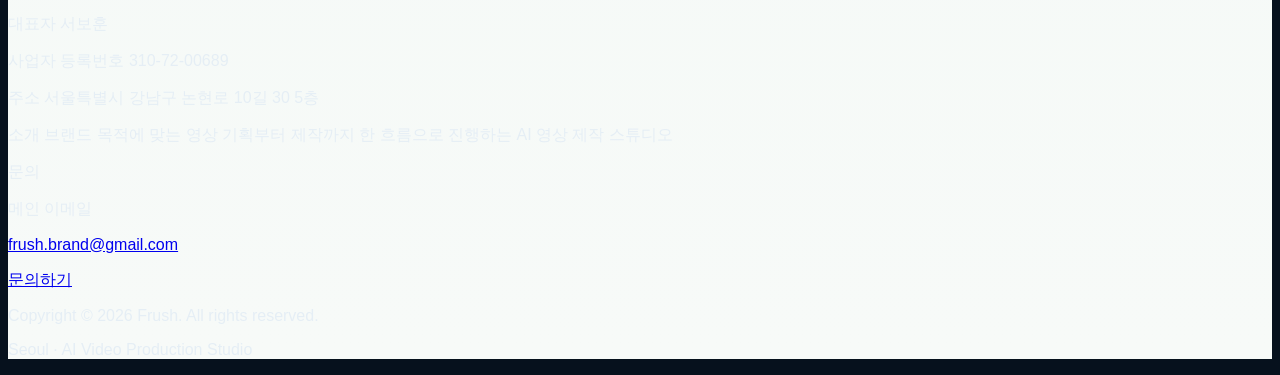
==== commit 39b23a02: "feat: redesign category hero sections, center hero arch, contact grid - Center the home hero arch in" ====
--- a/ads.html
+++ b/ads.html
@@ -27,22 +27,43 @@
   <main>
     <section class="relative overflow-hidden px-4 pb-20 pt-32 sm:px-6 sm:pt-36 lg:px-8 lg:pb-24 lg:pt-40">
       <div class="mx-auto max-w-7xl">
-        <div class="subpage-hero-shell grid items-center gap-8 p-6 sm:p-8 lg:grid-cols-[0.95fr_1.05fr] lg:p-10">
+        <div class="subpage-hero-shell grid items-center gap-10 p-6 sm:p-8 lg:grid-cols-[0.92fr_1.08fr] lg:p-12">
           <div class="reveal" data-reveal>
-            <p class="text-sm font-semibold uppercase tracking-[0.28em] text-brand-main">Commercial Works</p>
-            <h1 class="mt-4 text-4xl font-semibold leading-[1.06] text-white sm:text-5xl lg:text-6xl">TVC부터 디지털 매체까지<br>광고 문법을 한 화면에 담습니다.</h1>
-            <p class="mt-6 max-w-2xl text-base leading-8 text-white/72 sm:text-lg">프러쉬 스튜디오는 TVC, 유튜브 광고, 매장 광고, 옥외광고까지 다양한 집행 환경을 고려해 기획합니다. 메시지를 선명하게 전달하면서도 브랜드 톤을 지키는 광고 영상을 제작합니다.</p>
-            <div class="hero-cta-row mt-10">
-              <a href="https://open.kakao.com/me/frush" target="_blank" rel="noreferrer" class="hero-cta-button bg-brand-main text-base font-semibold text-white shadow-glow transition hover:bg-brand-dark">문의하기</a>
-              <a href="#portfolio" class="hero-cta-button border border-white/15 bg-white/5 text-base font-semibold text-white transition hover:bg-white/10">포트폴리오 보기</a>
+            <p class="text-sm font-semibold uppercase tracking-[0.32em] text-brand-main">Commercial Works</p>
+            <h1 class="subhero-headline mt-5">광고의 목적과 매체에 맞춰<br>한 화면의 <span class="text-brand-main">설득력</span>을 만듭니다.</h1>
+            <p class="mt-6 max-w-xl text-base leading-8 text-white/70 sm:text-lg">프러쉬 스튜디오는 TVC, 유튜브 광고, 매장 광고, 옥외 광고까지 집행 환경에 맞춰 메시지와 화면 밀도를 설계합니다. 브랜드 톤은 지키고 전달력은 높이는 광고 영상을 제작합니다.</p>
+            <div class="hero-cta-row mt-9">
+              <a href="https://open.kakao.com/me/frush" target="_blank" rel="noreferrer" class="hero-cta-button gap-2 bg-brand-main text-base font-semibold text-white shadow-glow transition hover:bg-brand-dark">광고 영상 문의하기 <i class="fas fa-chevron-right text-xs"></i></a>
+              <a href="#portfolio" class="hero-cta-button gap-2 border border-white/15 bg-white/5 text-base font-semibold text-white transition hover:bg-white/10">광고 포트폴리오 보기 <i class="fas fa-chevron-right text-xs"></i></a>
             </div>
+            <p class="hero-note mt-8"><i class="fas fa-comment-dots"></i>목표와 매체만 알려주셔도 적합한 영상 방향을 제안드립니다.</p>
           </div>
-          <div class="reveal" data-reveal>
-            <p class="mb-3 text-sm font-semibold uppercase tracking-[0.28em] text-brand-light/80">대표 영상</p>
-            <div class="hero-frame h-[420px] sm:h-[520px]" data-parallax="0.06">
-              <video autoplay muted loop playsinline poster="Images/서울우유 광고.png">
-                <source src="Videos/서울우유광고.mp4" type="video/mp4">
-              </video>
+          <div class="ad-stack reveal" data-reveal data-parallax="0.04">
+            <button type="button" class="ad-feature" data-video-title="서울우유 브랜드 광고" data-video-type="local" data-video-src="Videos/서울우유광고.mp4" data-video-poster="Images/서울우유 광고.png">
+              <img class="ad-feature__media" src="Images/서울우유 광고.png" alt="대표 광고 영상">
+              <div class="ad-feature__copy">
+                <p>자연스러운 한 컷으로<br>브랜드의 메시지를 전합니다</p>
+                <span>BRAND COMMERCIAL</span>
+              </div>
+              <span class="play-btn"><i class="fas fa-play"></i></span>
+              <span class="ad-feature__label">TVC · 30sec</span>
+            </button>
+            <div class="ad-thumbs">
+              <a href="#portfolio" class="ad-thumb">
+                <img class="ad-thumb__media" src="Image_Storage/나진국밥_썸네일.png" alt="TVC 광고">
+                <span class="play-btn play-btn--sm"><i class="fas fa-play"></i></span>
+                <span class="ad-thumb__label">TVC</span>
+              </a>
+              <a href="#portfolio" class="ad-thumb">
+                <img class="ad-thumb__media" src="Image_Storage/프러쉬_썸네일.png" alt="YouTube 광고">
+                <span class="play-btn play-btn--sm"><i class="fas fa-play"></i></span>
+                <span class="ad-thumb__label">YouTube</span>
+              </a>
+              <a href="#portfolio" class="ad-thumb">
+                <img class="ad-thumb__media" src="Images/프러쉬매장.png" alt="매장·옥외 광고">
+                <span class="play-btn play-btn--sm"><i class="fas fa-play"></i></span>
+                <span class="ad-thumb__label">매장 / 옥외</span>
+              </a>
             </div>
           </div>
         </div>
--- a/styles/site.css
+++ b/styles/site.css
@@ -74,18 +74,7 @@
 .hero-stage-home {
   position: relative;
   min-height: calc(100vh - 7rem);
-  padding: 2rem 0 4rem;
-}
-
-.hero-stage-home::before {
-  content: '';
-  position: absolute;
-  inset: 0;
-  background:
-    radial-gradient(circle at 65% 28%, rgba(16, 185, 129, 0.2), transparent 24%),
-    radial-gradient(circle at 78% 22%, rgba(245, 158, 11, 0.14), transparent 20%),
-    linear-gradient(180deg, rgba(7, 17, 30, 0.74) 0%, rgba(7, 17, 30, 0.36) 42%, rgba(7, 17, 30, 0.12) 100%);
-  pointer-events: none;
+  padding: 1rem 0 3rem;
 }
 
 .hero-surface {
@@ -101,10 +90,19 @@
   align-items: center;
 }
 
+.hero-content-shell--center {
+  justify-items: center;
+}
+
 .hero-backdrop {
   position: absolute;
   inset: 0;
   overflow: hidden;
+}
+
+/* Full-bleed variant: the moving arch spans the whole hero section. */
+.hero-backdrop--full {
+  z-index: 0;
 }
 
 .hero-backdrop::before {
@@ -112,19 +110,47 @@
   position: absolute;
   inset: 0;
   background:
-    radial-gradient(circle at center, rgba(7, 17, 30, 0.06) 0%, rgba(4, 10, 18, 0.4) 58%, rgba(4, 10, 18, 0.78) 100%),
-    linear-gradient(108deg, rgba(4, 10, 18, 0.82) 16%, rgba(4, 10, 18, 0.14) 48%, rgba(4, 10, 18, 0.82) 88%);
+    radial-gradient(circle at 50% 32%, rgba(106, 249, 205, 0.18) 0%, rgba(7, 17, 30, 0.1) 22%, rgba(4, 10, 18, 0.66) 70%, rgba(4, 10, 18, 0.88) 100%),
+    linear-gradient(180deg, rgba(4, 10, 18, 0.82) 0%, rgba(4, 10, 18, 0.36) 45%, rgba(4, 10, 18, 0.82) 100%);
+}
+
+.hero-backdrop::after {
+  content: '';
+  position: absolute;
+  left: 50%;
+  bottom: 5%;
+  width: min(70rem, 92vw);
+  height: 12rem;
+  transform: translateX(-50%);
+  background: radial-gradient(circle, rgba(122, 246, 214, 0.2) 0%, rgba(8, 17, 28, 0) 70%);
+  filter: blur(18px);
 }
 
 .hero-copy-panel {
   position: relative;
   max-width: 41rem;
+}
+
+.hero-copy-panel--center {
+  max-width: 52rem;
+  text-align: center;
+}
+
+.hero-layout {
+  display: grid;
+  gap: 2.5rem;
+  align-items: center;
+  justify-items: center;
 }
 
 .hero-cta-row {
   display: flex;
   flex-direction: column;
   gap: 1rem;
+}
+
+.hero-copy-panel--center .hero-cta-row {
+  justify-content: center;
 }
 
 .hero-cta-button {
@@ -184,26 +210,26 @@
   display: flex;
   align-items: center;
   justify-content: center;
-  perspective: 1400px;
+  perspective: 1800px;
 }
 
 .stacked-panels-scene {
   position: absolute;
   inset: 0;
   transform-style: preserve-3d;
-  transition: transform 0.35s ease-out;
+  will-change: transform;
 }
 
 .stacked-panel {
   position: absolute;
   left: 50%;
-  bottom: 0;
-  overflow: hidden;
-  border-radius: 1.35rem;
-  transform-origin: bottom center;
+  top: 50%;
+  overflow: hidden;
+  border-radius: 1.4rem;
+  transform-origin: center center;
   pointer-events: none;
-  transition: transform 0.35s ease-out;
-  box-shadow: 0 24px 60px rgba(0, 0, 0, 0.32);
+  background: linear-gradient(160deg, rgba(13, 32, 48, 0.92), rgba(6, 17, 28, 0.92));
+  box-shadow: 0 34px 70px rgba(0, 0, 0, 0.45), inset 0 0 0 1px rgba(255, 255, 255, 0.06);
 }
 
 .stacked-panel-image,
@@ -220,16 +246,19 @@
 }
 
 .stacked-panel-gradient {
-  mix-blend-mode: multiply;
+  mix-blend-mode: soft-light;
+  opacity: 0.85;
 }
 
 .stacked-panel-vignette {
-  background: linear-gradient(to bottom, rgba(0, 0, 0, 0.08) 0%, rgba(0, 0, 0, 0.32) 100%);
+  background:
+    linear-gradient(150deg, rgba(255, 255, 255, 0.16) 0%, rgba(255, 255, 255, 0) 38%),
+    linear-gradient(to bottom, rgba(0, 0, 0, 0) 45%, rgba(2, 8, 14, 0.55) 100%);
 }
 
 .stacked-panel-border {
   border-radius: inherit;
-  border: 1px solid rgba(255, 255, 255, 0.18);
+  border: 1px solid rgba(255, 255, 255, 0.28);
   box-sizing: border-box;
 }
 
@@ -279,6 +308,131 @@
   background: var(--brand-main);
   box-shadow: 0 0 0 0 rgba(16, 185, 129, 0.6);
   animation: pulse-dot 2.6s infinite;
+}
+
+.hero-showcase {
+  position: relative;
+  display: flex;
+  justify-content: center;
+}
+
+.hero-showcase-frame {
+  position: relative;
+  width: min(100%, 32rem);
+  border-radius: 2.2rem;
+  border: 1px solid rgba(255, 255, 255, 0.12);
+  background: linear-gradient(180deg, rgba(255, 255, 255, 0.14), rgba(255, 255, 255, 0.04));
+  padding: 1.25rem;
+  backdrop-filter: blur(20px);
+  box-shadow: 0 38px 110px rgba(0, 0, 0, 0.28);
+}
+
+.hero-showcase-orb {
+  position: absolute;
+  border-radius: 9999px;
+  filter: blur(0.5px);
+  opacity: 0.9;
+}
+
+.hero-showcase-orb-top {
+  top: -1rem;
+  right: -0.5rem;
+  width: 9rem;
+  height: 9rem;
+  background: radial-gradient(circle, rgba(16, 185, 129, 0.42) 0%, rgba(16, 185, 129, 0) 70%);
+}
+
+.hero-showcase-orb-bottom {
+  bottom: 1rem;
+  left: -1.25rem;
+  width: 10rem;
+  height: 10rem;
+  background: radial-gradient(circle, rgba(245, 158, 11, 0.3) 0%, rgba(245, 158, 11, 0) 72%);
+}
+
+.hero-main-card {
+  position: relative;
+  overflow: hidden;
+  border-radius: 1.8rem;
+  min-height: 30rem;
+  box-shadow: 0 24px 60px rgba(2, 6, 23, 0.34);
+}
+
+.hero-main-card::after {
+  content: '';
+  position: absolute;
+  inset: 0;
+  background: linear-gradient(180deg, rgba(7, 17, 30, 0.04) 10%, rgba(7, 17, 30, 0.12) 35%, rgba(7, 17, 30, 0.82) 100%);
+}
+
+.hero-main-card__image {
+  width: 100%;
+  height: 100%;
+  object-fit: cover;
+}
+
+.hero-main-card__overlay {
+  position: absolute;
+  inset: auto 1.4rem 1.4rem 1.4rem;
+  z-index: 1;
+  border-radius: 1.4rem;
+  border: 1px solid rgba(255, 255, 255, 0.14);
+  background: rgba(7, 17, 30, 0.58);
+  padding: 1.2rem 1.25rem;
+  backdrop-filter: blur(12px);
+}
+
+.hero-main-card__eyebrow {
+  font-size: 0.7rem;
+  font-weight: 700;
+  letter-spacing: 0.34em;
+  text-transform: uppercase;
+  color: rgba(236, 253, 245, 0.72);
+}
+
+.hero-main-card__title {
+  margin-top: 0.75rem;
+  font-size: 1.05rem;
+  font-weight: 600;
+  line-height: 1.7;
+  color: #ffffff;
+}
+
+.hero-floating-badge {
+  position: absolute;
+  z-index: 2;
+  max-width: 14rem;
+  border-radius: 1.3rem;
+  border: 1px solid rgba(255, 255, 255, 0.14);
+  background: rgba(255, 255, 255, 0.86);
+  padding: 1rem 1.05rem;
+  box-shadow: 0 18px 42px rgba(8, 15, 28, 0.18);
+}
+
+.hero-floating-badge-top {
+  top: 1.8rem;
+  left: -1.4rem;
+}
+
+.hero-floating-badge-bottom {
+  right: -1.2rem;
+  bottom: 2rem;
+}
+
+.hero-floating-badge__label {
+  font-size: 0.68rem;
+  font-weight: 700;
+  letter-spacing: 0.28em;
+  text-transform: uppercase;
+  color: var(--brand-main);
+}
+
+.hero-floating-badge__value {
+  margin-top: 0.55rem;
+  font-size: 0.92rem;
+  font-weight: 600;
+  line-height: 1.6;
+  color: var(--brand-text);
 }
 
 .brand-mark {
@@ -332,6 +486,25 @@
   box-shadow: 0 24px 60px rgba(15, 23, 42, 0.12);
 }
 
+.strength-card {
+  position: relative;
+  overflow: hidden;
+}
+
+.strength-card--team {
+  border: 1px solid rgba(255, 255, 255, 0.08);
+  background:
+    radial-gradient(circle at top right, rgba(16, 185, 129, 0.22), transparent 34%),
+    linear-gradient(145deg, rgba(7, 17, 30, 0.98), rgba(8, 26, 42, 0.96));
+}
+
+.strength-card--awards {
+  border: 1px solid rgba(226, 232, 240, 0.95);
+  background:
+    radial-gradient(circle at top right, rgba(16, 185, 129, 0.1), transparent 28%),
+    rgba(255, 255, 255, 0.94);
+}
+
 .work-thumb {
   position: relative;
   overflow: hidden;
@@ -382,8 +555,8 @@
   display: flex;
   width: max-content;
   align-items: center;
-  gap: 1rem;
-  padding: 1rem 1rem 1.5rem;
+  gap: 1.25rem;
+  padding: 1rem 1.5rem 1.5rem;
   animation: marquee 42s linear infinite;
 }
 
@@ -394,26 +567,28 @@
 .partner-card {
   position: relative;
   display: flex;
-  height: 6.25rem;
-  width: 11rem;
+  height: 7rem;
+  width: 12rem;
   flex-shrink: 0;
   align-items: center;
   justify-content: center;
   overflow: hidden;
-  border-radius: 1.25rem;
-  border: 1px solid rgba(226, 232, 240, 0.95);
-  background: #edf3ef;
+  border-radius: 1.5rem;
+  border: 1px solid rgba(226, 232, 240, 0.72);
+  background: rgba(255, 255, 255, 0.72);
+  backdrop-filter: blur(12px);
+  box-shadow: 0 18px 40px rgba(15, 23, 42, 0.08);
 }
 
 .partner-card__inner {
   display: flex;
-  height: calc(100% - 1.1rem);
-  width: calc(100% - 1.1rem);
+  height: calc(100% - 1rem);
+  width: calc(100% - 1rem);
   align-items: center;
   justify-content: center;
-  border-radius: 1rem;
-  background: #ffffff;
-  box-shadow: inset 0 0 0 1px rgba(226, 232, 240, 0.7);
+  border-radius: 1.15rem;
+  background: rgba(255, 255, 255, 0.9);
+  box-shadow: inset 0 0 0 1px rgba(226, 232, 240, 0.5);
 }
 
 .partner-card img {
@@ -423,6 +598,695 @@
   object-fit: contain;
 }
 
+.strength-point-list {
+  display: grid;
+  gap: 0.9rem;
+}
+
+.strength-point-item {
+  border-radius: 1.2rem;
+  border: 1px solid rgba(255, 255, 255, 0.08);
+  background: rgba(255, 255, 255, 0.05);
+  padding: 1rem 1.1rem;
+  color: rgba(255, 255, 255, 0.78);
+  line-height: 1.65;
+}
+
+.strength-point-item__label {
+  display: block;
+  margin-bottom: 0.45rem;
+  font-size: 0.72rem;
+  font-weight: 700;
+  letter-spacing: 0.24em;
+  text-transform: uppercase;
+  color: var(--brand-light);
+}
+
+.team-photo-frame {
+  position: relative;
+  flex: 1;
+  min-height: 16rem;
+  border: 1px solid rgba(255, 255, 255, 0.08);
+  box-shadow: 0 24px 60px rgba(2, 6, 23, 0.28);
+}
+
+.team-photo-frame img {
+  position: absolute;
+  inset: 0;
+  height: 100%;
+  width: 100%;
+  object-fit: cover;
+}
+
+.team-photo-frame::after {
+  content: '';
+  position: absolute;
+  inset: 0;
+  background: linear-gradient(180deg, rgba(255, 255, 255, 0) 45%, rgba(7, 17, 30, 0.22) 100%);
+}
+
+.strength-stat-row {
+  display: grid;
+  grid-template-columns: repeat(3, 1fr);
+  gap: 0.75rem;
+  border-top: 1px solid rgba(255, 255, 255, 0.1);
+}
+
+.strength-stat {
+  display: flex;
+  flex-direction: column;
+  gap: 0.35rem;
+}
+
+.strength-stat__value {
+  font-size: 1.75rem;
+  font-weight: 700;
+  line-height: 1;
+  color: #ffffff;
+}
+
+.strength-stat__label {
+  font-size: 0.72rem;
+  line-height: 1.4;
+  color: rgba(255, 255, 255, 0.55);
+}
+
+.strength-highlight-card {
+  border: 1px solid rgba(255, 255, 255, 0.08);
+  background: rgba(236, 253, 245, 0.1);
+  backdrop-filter: blur(14px);
+}
+
+.more-card {
+  position: relative;
+  display: flex;
+  flex-direction: column;
+  height: 100%;
+  overflow: hidden;
+  border-radius: 1.85rem;
+  background: #ffffff;
+  box-shadow: 0 18px 44px rgba(15, 23, 42, 0.07);
+  transition: transform 0.45s ease, box-shadow 0.45s ease;
+}
+
+.more-card:hover {
+  transform: translateY(-10px);
+  box-shadow: 0 34px 70px rgba(15, 23, 42, 0.16);
+}
+
+.more-card__media {
+  position: relative;
+  display: flex;
+  flex-direction: column;
+  justify-content: flex-end;
+  min-height: 13.5rem;
+  padding: 1.5rem;
+  overflow: hidden;
+  color: #ffffff;
+}
+
+.more-card__media::after {
+  content: '';
+  position: absolute;
+  inset: 0;
+  background: linear-gradient(180deg, rgba(2, 8, 14, 0) 35%, rgba(2, 8, 14, 0.45) 100%);
+}
+
+.more-card__media--vertical {
+  background:
+    radial-gradient(circle at 78% 18%, rgba(110, 249, 205, 0.35), transparent 55%),
+    linear-gradient(155deg, #0f4a37 0%, #0a2a20 100%);
+}
+
+.more-card__media--ads {
+  background:
+    radial-gradient(circle at 80% 16%, rgba(255, 255, 255, 0.28), transparent 52%),
+    linear-gradient(155deg, #7ba996 0%, #4f7d68 100%);
+}
+
+.more-card__media--others {
+  background:
+    radial-gradient(circle at 80% 16%, rgba(255, 255, 255, 0.22), transparent 52%),
+    linear-gradient(155deg, #79858f 0%, #424d59 100%);
+}
+
+.more-card__media--contact {
+  background:
+    radial-gradient(circle at 78% 18%, rgba(110, 249, 205, 0.32), transparent 55%),
+    linear-gradient(155deg, #10583a 0%, #06311f 100%);
+}
+
+.more-card__icon {
+  position: relative;
+  z-index: 1;
+  display: inline-flex;
+  height: 2.85rem;
+  width: 2.85rem;
+  align-items: center;
+  justify-content: center;
+  border-radius: 9999px;
+  background: rgba(255, 255, 255, 0.16);
+  border: 1px solid rgba(255, 255, 255, 0.28);
+  color: #ffffff;
+  font-size: 1.05rem;
+  backdrop-filter: blur(6px);
+}
+
+.more-card__title {
+  position: relative;
+  z-index: 1;
+  margin-top: 2.4rem;
+  font-size: 1.85rem;
+  font-weight: 700;
+  letter-spacing: -0.01em;
+  color: #ffffff;
+}
+
+.more-card__body {
+  display: flex;
+  flex: 1;
+  flex-direction: column;
+  padding: 1.6rem 1.6rem 1.75rem;
+}
+
+.more-card__desc {
+  font-size: 0.9rem;
+  line-height: 1.7;
+  color: #64748b;
+}
+
+.more-card__cta {
+  display: inline-flex;
+  align-items: center;
+  gap: 0.55rem;
+  margin-top: auto;
+  padding-top: 1.6rem;
+  font-size: 0.9rem;
+  font-weight: 700;
+  color: var(--brand-dark);
+}
+
+.more-card__cta i {
+  transition: transform 0.4s ease;
+}
+
+.more-card:hover .more-card__cta i {
+  transform: translateX(4px);
+}
+
+.more-card__cta--btn {
+  justify-content: space-between;
+  width: 100%;
+}
+
+.more-card__cta-btn {
+  display: inline-flex;
+  height: 2.5rem;
+  width: 2.5rem;
+  align-items: center;
+  justify-content: center;
+  border-radius: 9999px;
+  background: var(--brand-dark);
+  color: #ffffff;
+  font-size: 0.85rem;
+  transition: transform 0.4s ease, background 0.4s ease;
+}
+
+.more-card:hover .more-card__cta-btn {
+  background: var(--brand-main);
+  transform: translateX(4px);
+}
+
+/* ============ Subpage hero showcases ============ */
+.subhero-headline {
+  font-size: clamp(2.1rem, 4vw, 3.4rem);
+  font-weight: 700;
+  line-height: 1.14;
+  letter-spacing: -0.01em;
+  color: #ffffff;
+}
+
+/* Feature spec boxes (vertical page) */
+.spec-grid {
+  display: grid;
+  grid-template-columns: repeat(4, 1fr);
+  gap: 0.75rem;
+}
+
+.spec-item {
+  display: flex;
+  flex-direction: column;
+  align-items: center;
+  gap: 0.7rem;
+  border-radius: 1.1rem;
+  border: 1px solid rgba(255, 255, 255, 0.08);
+  background: rgba(255, 255, 255, 0.04);
+  padding: 1.15rem 0.6rem;
+  text-align: center;
+}
+
+.spec-item__icon {
+  display: inline-flex;
+  height: 2.4rem;
+  width: 2.4rem;
+  align-items: center;
+  justify-content: center;
+  border-radius: 9999px;
+  border: 1px solid rgba(16, 185, 129, 0.4);
+  background: rgba(16, 185, 129, 0.08);
+  color: var(--brand-main);
+  font-size: 0.95rem;
+}
+
+.spec-item__label {
+  font-size: 0.82rem;
+  font-weight: 600;
+  color: rgba(255, 255, 255, 0.82);
+}
+
+/* Inline tag chips (others page) */
+.tag-row {
+  display: flex;
+  flex-wrap: wrap;
+  gap: 0.6rem;
+}
+
+.tag-chip {
+  display: inline-flex;
+  align-items: center;
+  gap: 0.5rem;
+  border-radius: 9999px;
+  border: 1px solid rgba(255, 255, 255, 0.14);
+  background: rgba(255, 255, 255, 0.04);
+  padding: 0.6rem 1.05rem;
+  font-size: 0.85rem;
+  font-weight: 600;
+  color: rgba(255, 255, 255, 0.84);
+}
+
+.tag-chip i {
+  color: var(--brand-main);
+}
+
+.hero-note {
+  display: inline-flex;
+  align-items: center;
+  gap: 0.6rem;
+  font-size: 0.9rem;
+  color: rgba(255, 255, 255, 0.6);
+}
+
+.hero-note i {
+  color: var(--brand-main);
+}
+
+/* Phone duo (vertical page) */
+.phone-duo {
+  display: grid;
+  grid-template-columns: repeat(2, 1fr);
+  gap: 1rem;
+}
+
+.phone-card {
+  position: relative;
+  aspect-ratio: 9 / 16;
+  overflow: hidden;
+  border-radius: 1.6rem;
+  border: 1px solid rgba(255, 255, 255, 0.12);
+  background: #0a1620;
+  box-shadow: 0 30px 70px rgba(0, 0, 0, 0.45);
+}
+
+.phone-card--lift {
+  transform: translateY(-1.4rem);
+}
+
+.phone-card__media {
+  position: absolute;
+  inset: 0;
+  height: 100%;
+  width: 100%;
+  object-fit: cover;
+}
+
+.phone-card::after {
+  content: '';
+  position: absolute;
+  inset: 0;
+  background: linear-gradient(180deg, rgba(2, 8, 14, 0.5) 0%, rgba(2, 8, 14, 0) 24%, rgba(2, 8, 14, 0) 52%, rgba(2, 8, 14, 0.88) 100%);
+}
+
+.phone-card__top,
+.phone-card__actions,
+.phone-card__bottom {
+  position: absolute;
+  z-index: 1;
+  color: #ffffff;
+}
+
+.phone-card__top {
+  top: 0;
+  left: 0;
+  right: 0;
+  display: flex;
+  align-items: center;
+  gap: 0.5rem;
+  padding: 0.85rem;
+}
+
+.phone-card__avatar {
+  display: inline-flex;
+  height: 1.7rem;
+  width: 1.7rem;
+  align-items: center;
+  justify-content: center;
+  border-radius: 9999px;
+  background: var(--brand-main);
+  font-size: 0.72rem;
+  font-weight: 800;
+}
+
+.phone-card__id {
+  display: flex;
+  flex-direction: column;
+  line-height: 1.25;
+}
+
+.phone-card__id strong {
+  font-size: 0.72rem;
+}
+
+.phone-card__id span {
+  font-size: 0.62rem;
+  color: rgba(255, 255, 255, 0.72);
+}
+
+.phone-card__more {
+  margin-left: auto;
+  font-size: 0.8rem;
+  opacity: 0.85;
+}
+
+.phone-card__actions {
+  right: 0.7rem;
+  bottom: 6rem;
+  display: flex;
+  flex-direction: column;
+  align-items: center;
+  gap: 0.95rem;
+  font-size: 0.6rem;
+}
+
+.phone-card__actions span {
+  display: flex;
+  flex-direction: column;
+  align-items: center;
+  gap: 0.25rem;
+}
+
+.phone-card__actions i {
+  font-size: 0.95rem;
+}
+
+.phone-card__bottom {
+  left: 0;
+  right: 0;
+  bottom: 0;
+  padding: 0.9rem;
+}
+
+.phone-card__bottom p {
+  font-size: 0.72rem;
+  font-weight: 600;
+  line-height: 1.5;
+}
+
+.phone-card__cta {
+  display: inline-block;
+  margin-top: 0.55rem;
+  border-radius: 9999px;
+  background: rgba(255, 255, 255, 0.18);
+  padding: 0.25rem 0.75rem;
+  font-size: 0.62rem;
+}
+
+.phone-card__progress {
+  margin-top: 0.75rem;
+  height: 3px;
+  border-radius: 9999px;
+  background: rgba(255, 255, 255, 0.28);
+  overflow: hidden;
+}
+
+.phone-card__progress span {
+  display: block;
+  height: 100%;
+  width: 30%;
+  background: var(--brand-main);
+}
+
+.phone-card__time {
+  margin-top: 0.4rem;
+  text-align: right;
+  font-size: 0.58rem;
+  color: rgba(255, 255, 255, 0.72);
+}
+
+/* Ads showcase */
+.ad-stack {
+  display: grid;
+  gap: 1rem;
+}
+
+.ad-feature {
+  position: relative;
+  display: block;
+  width: 100%;
+  aspect-ratio: 16 / 9;
+  overflow: hidden;
+  border-radius: 1.5rem;
+  border: 1px solid rgba(255, 255, 255, 0.12);
+  box-shadow: 0 30px 70px rgba(0, 0, 0, 0.4);
+  cursor: pointer;
+}
+
+.ad-feature__media,
+.ad-thumb__media,
+.film-showcase__media {
+  position: absolute;
+  inset: 0;
+  height: 100%;
+  width: 100%;
+  object-fit: cover;
+}
+
+.ad-feature::after {
+  content: '';
+  position: absolute;
+  inset: 0;
+  background: linear-gradient(90deg, rgba(2, 8, 14, 0.85) 0%, rgba(2, 8, 14, 0.35) 52%, rgba(2, 8, 14, 0.12) 100%);
+}
+
+.ad-feature__copy {
+  position: absolute;
+  z-index: 1;
+  left: 1.5rem;
+  top: 50%;
+  transform: translateY(-55%);
+  max-width: 58%;
+  color: #ffffff;
+}
+
+.ad-feature__copy p {
+  font-size: clamp(0.95rem, 1.4vw, 1.25rem);
+  font-weight: 600;
+  line-height: 1.5;
+}
+
+.ad-feature__copy span {
+  display: block;
+  margin-top: 0.7rem;
+  font-size: 0.72rem;
+  letter-spacing: 0.18em;
+  color: rgba(255, 255, 255, 0.7);
+}
+
+.ad-feature__label {
+  position: absolute;
+  z-index: 1;
+  left: 1.5rem;
+  bottom: 1.1rem;
+  font-size: 0.74rem;
+  letter-spacing: 0.12em;
+  color: rgba(255, 255, 255, 0.82);
+}
+
+.play-btn {
+  position: absolute;
+  z-index: 2;
+  top: 50%;
+  left: 50%;
+  transform: translate(-50%, -50%);
+  display: inline-flex;
+  height: 3.4rem;
+  width: 3.4rem;
+  align-items: center;
+  justify-content: center;
+  border-radius: 9999px;
+  border: 1px solid rgba(255, 255, 255, 0.55);
+  background: rgba(255, 255, 255, 0.18);
+  color: #ffffff;
+  backdrop-filter: blur(6px);
+  transition: transform 0.3s ease, background 0.3s ease;
+}
+
+.ad-feature:hover .play-btn,
+.film-showcase:hover .play-btn {
+  transform: translate(-50%, -50%) scale(1.08);
+  background: rgba(16, 185, 129, 0.6);
+}
+
+.play-btn--sm {
+  height: 2.4rem;
+  width: 2.4rem;
+  font-size: 0.78rem;
+}
+
+.ad-thumbs {
+  display: grid;
+  grid-template-columns: repeat(3, 1fr);
+  gap: 1rem;
+}
+
+.ad-thumb {
+  position: relative;
+  display: block;
+  aspect-ratio: 4 / 3;
+  overflow: hidden;
+  border-radius: 1.1rem;
+  border: 1px solid rgba(255, 255, 255, 0.1);
+}
+
+.ad-thumb::after {
+  content: '';
+  position: absolute;
+  inset: 0;
+  background: linear-gradient(180deg, rgba(2, 8, 14, 0) 45%, rgba(2, 8, 14, 0.72) 100%);
+}
+
+.ad-thumb__label {
+  position: absolute;
+  z-index: 1;
+  left: 0.85rem;
+  bottom: 0.75rem;
+  font-size: 0.8rem;
+  font-weight: 600;
+  color: #ffffff;
+}
+
+/* Others / brand-film showcase */
+.film-showcase {
+  position: relative;
+  display: block;
+  width: 100%;
+  aspect-ratio: 16 / 10;
+  overflow: hidden;
+  border-radius: 1.6rem;
+  border: 1px solid rgba(255, 255, 255, 0.12);
+  box-shadow: 0 30px 70px rgba(0, 0, 0, 0.4);
+  cursor: pointer;
+}
+
+.film-showcase::after {
+  content: '';
+  position: absolute;
+  inset: 0;
+  background: linear-gradient(180deg, rgba(2, 8, 14, 0.55) 0%, rgba(2, 8, 14, 0.1) 40%, rgba(2, 8, 14, 0.85) 100%);
+}
+
+.film-showcase__eyebrow {
+  position: absolute;
+  z-index: 1;
+  top: 1.2rem;
+  left: 1.4rem;
+  font-size: 0.74rem;
+  letter-spacing: 0.18em;
+  color: rgba(255, 255, 255, 0.85);
+}
+
+.film-showcase__meta {
+  position: absolute;
+  z-index: 1;
+  top: 1.1rem;
+  right: 1.3rem;
+  display: flex;
+  align-items: center;
+  gap: 0.75rem;
+  font-size: 0.78rem;
+  color: rgba(255, 255, 255, 0.85);
+}
+
+.film-showcase__caption {
+  position: absolute;
+  z-index: 1;
+  left: 1.4rem;
+  bottom: 1.3rem;
+  color: #ffffff;
+}
+
+.film-showcase__caption strong {
+  font-size: 1.05rem;
+  font-weight: 700;
+}
+
+.film-showcase__caption span {
+  display: block;
+  margin-top: 0.3rem;
+  font-size: 0.72rem;
+  letter-spacing: 0.16em;
+  color: rgba(255, 255, 255, 0.72);
+}
+
+.film-showcase__nav {
+  position: absolute;
+  z-index: 1;
+  right: 1.3rem;
+  bottom: 1.3rem;
+  display: flex;
+  align-items: center;
+  gap: 0.8rem;
+  color: rgba(255, 255, 255, 0.8);
+}
+
+.film-showcase__dots {
+  display: flex;
+  gap: 0.3rem;
+}
+
+.film-showcase__dots i {
+  display: inline-block;
+  height: 2px;
+  width: 1.1rem;
+  border-radius: 9999px;
+  background: rgba(255, 255, 255, 0.35);
+}
+
+.film-showcase__dots i.is-active {
+  background: var(--brand-main);
+}
+
+@media (max-width: 640px) {
+  .spec-grid {
+    grid-template-columns: repeat(2, 1fr);
+  }
+  .ad-thumbs {
+    grid-template-columns: repeat(3, 1fr);
+  }
+  .phone-card--lift {
+    transform: none;
+  }
+}
+
 .video-modal {
   position: fixed;
   inset: 0;
@@ -501,6 +1365,13 @@
   }
 }
 
+@media (min-width: 1024px) {
+  .hero-layout {
+    max-width: 58rem;
+    gap: 3rem;
+  }
+}
+
 @media (max-width: 1023px) {
   .mesh-bg {
     background:
@@ -513,6 +1384,11 @@
   .hero-content-shell {
     min-height: auto;
   }
+
+  .hero-showcase {
+    max-width: 36rem;
+    margin: 0 auto;
+  }
 }
 
 @media (max-width: 767px) {
@@ -529,7 +1405,7 @@
   }
 
   .stacked-panels-stage {
-    transform: scale(0.86);
+    transform: scale(0.9);
   }
 
   .partner-card {
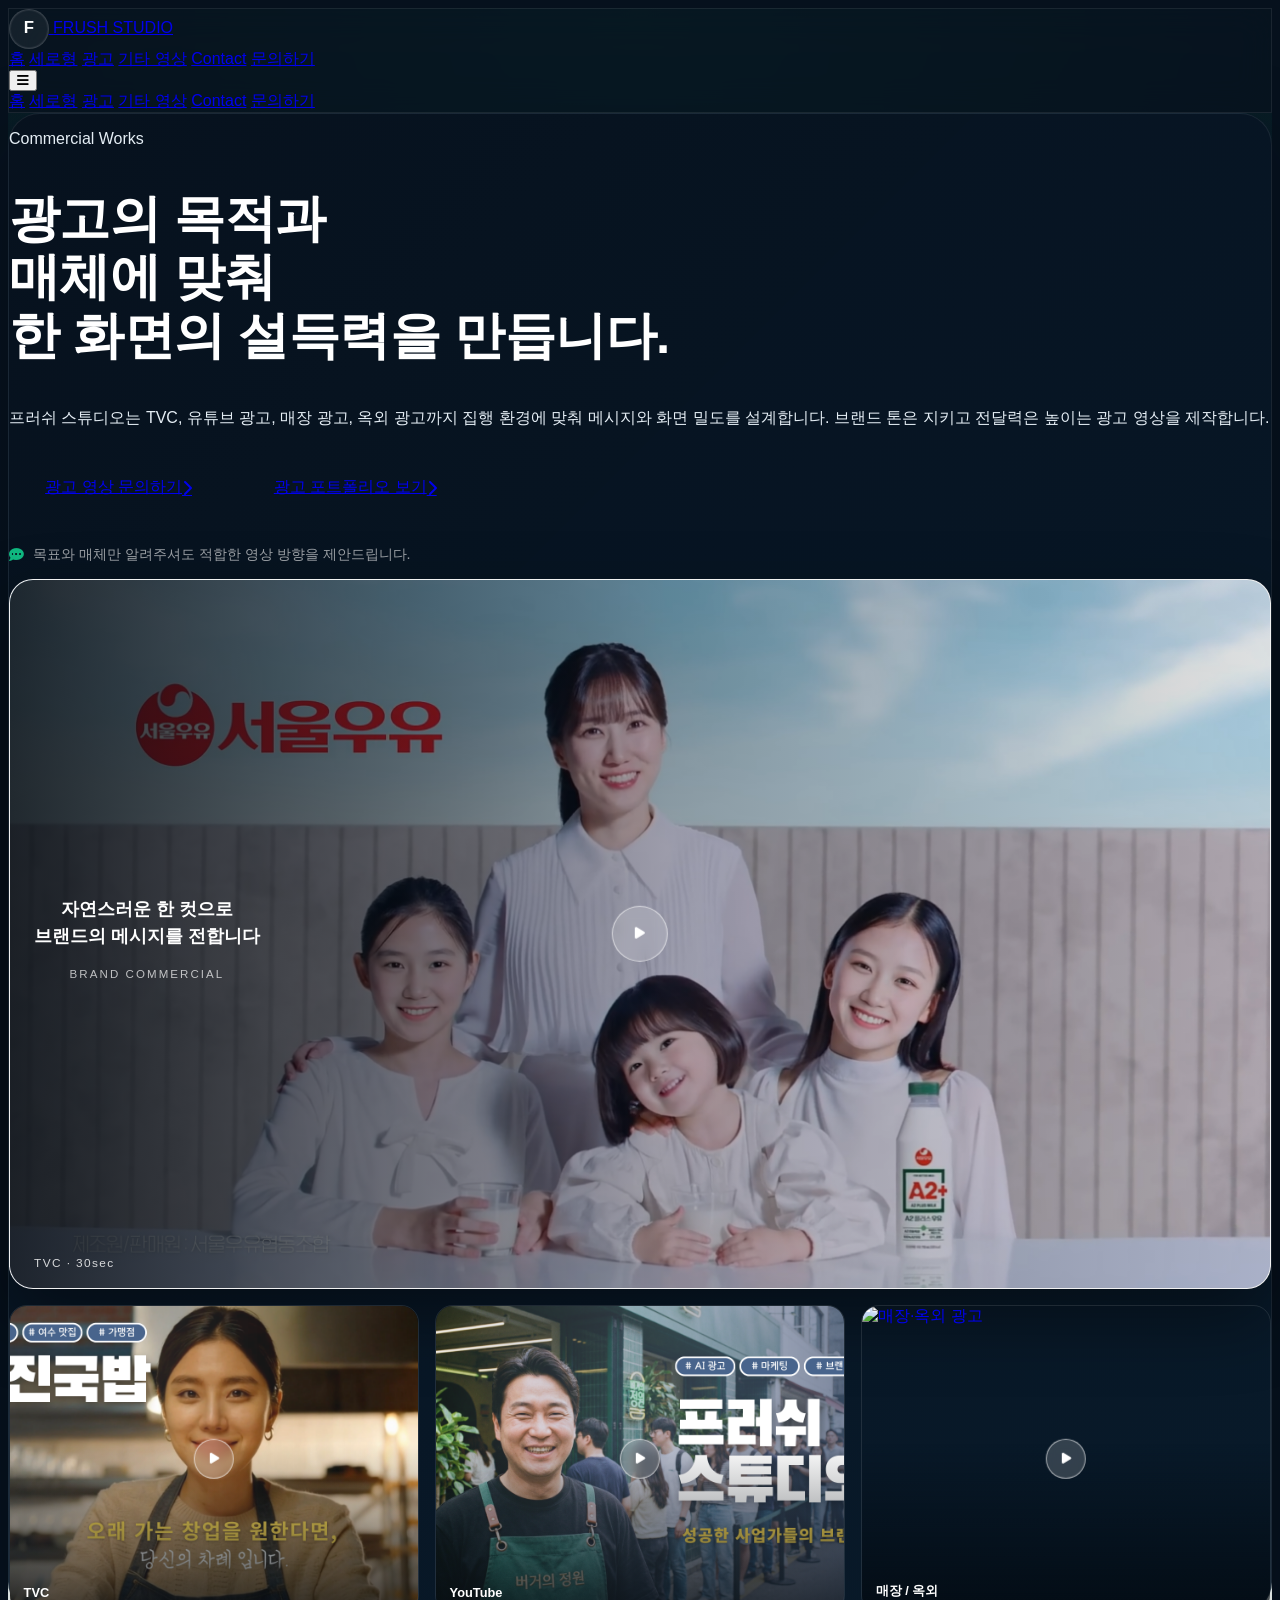
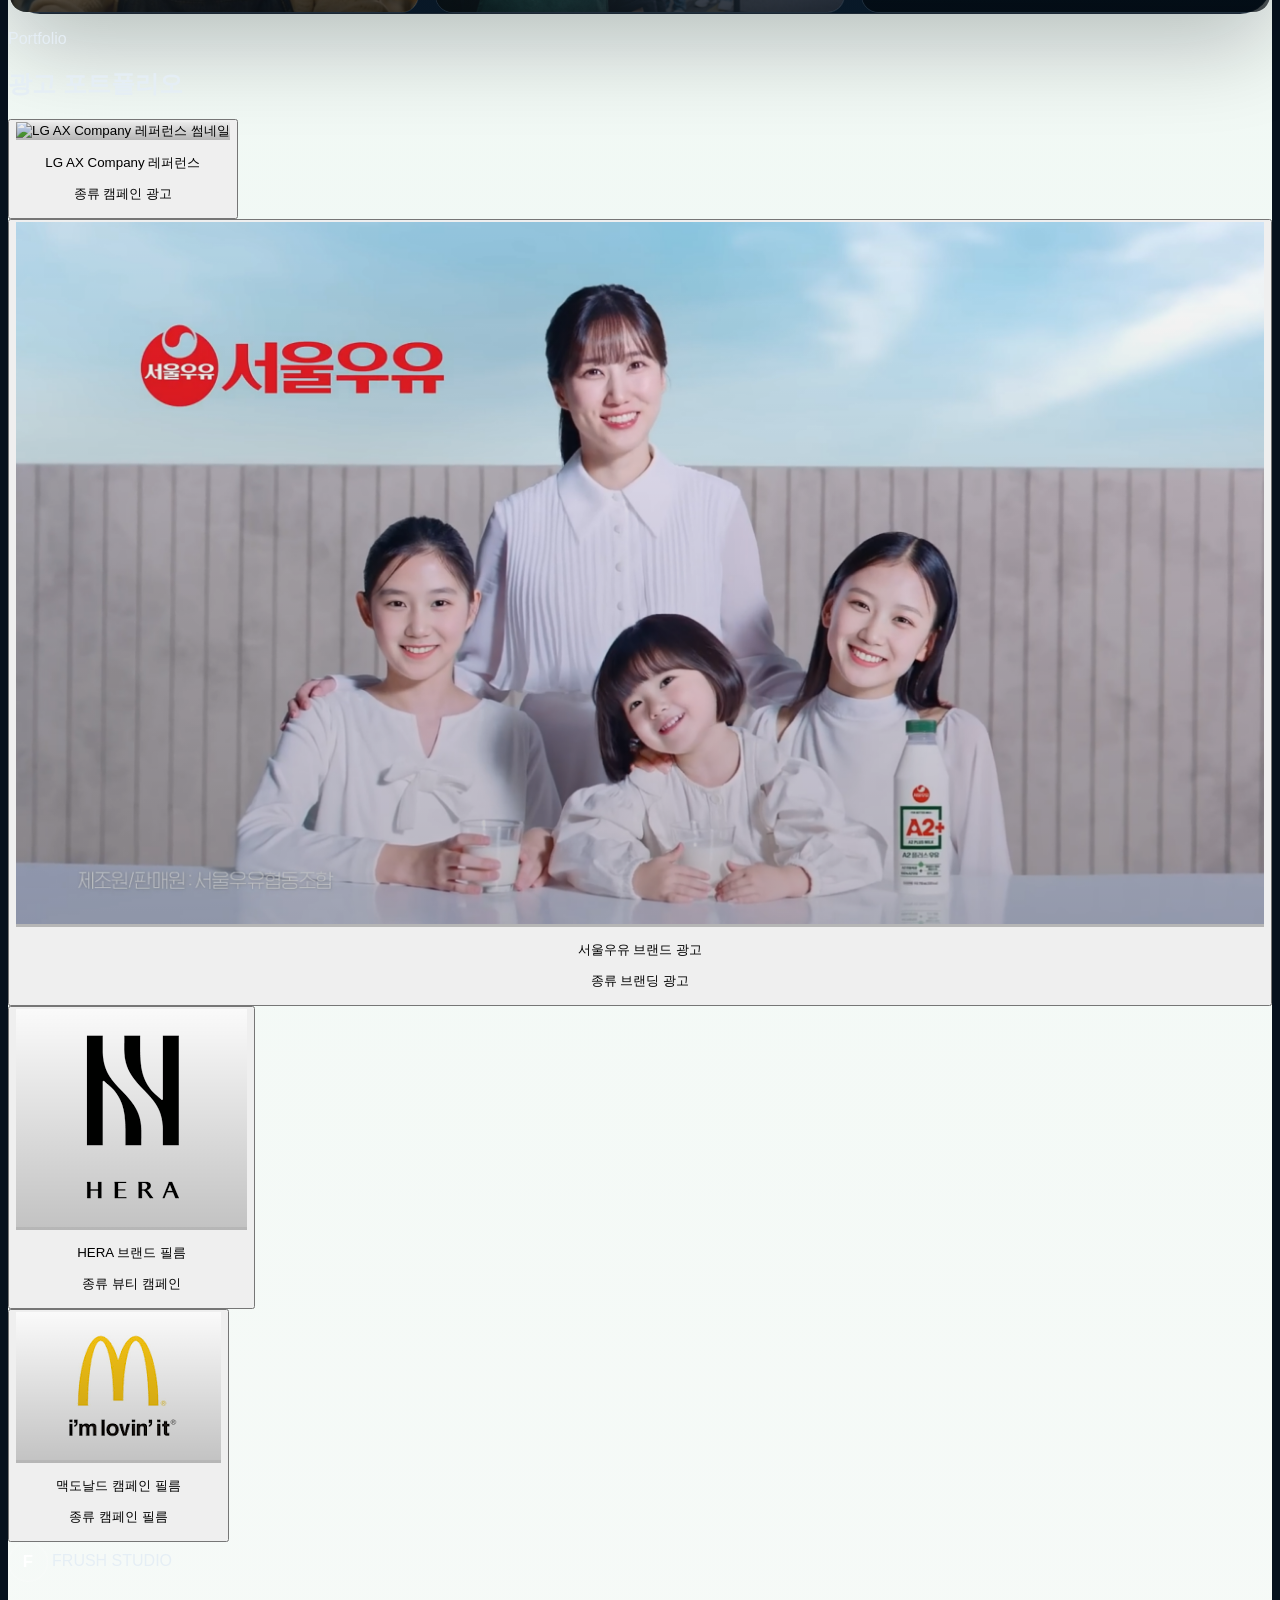
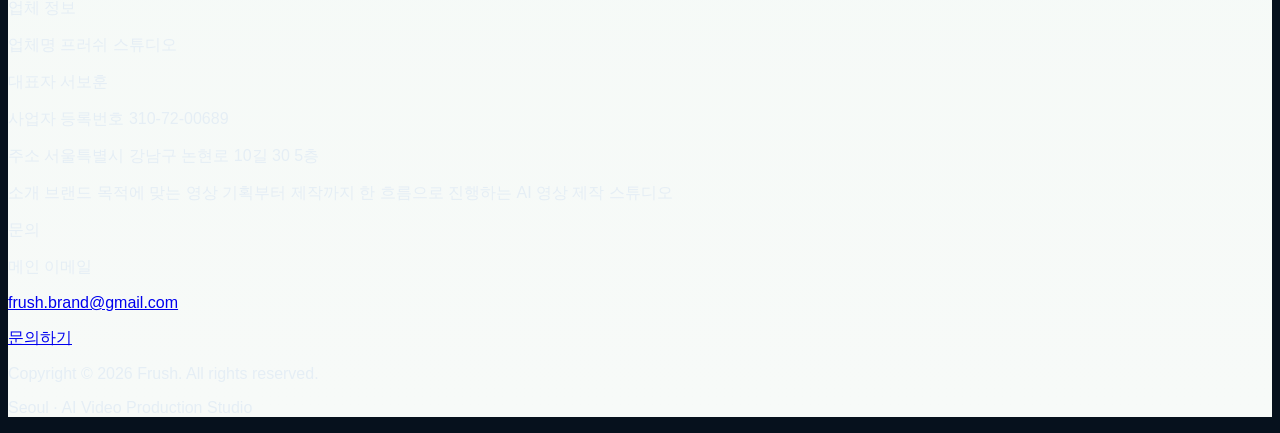
==== commit 3f88c76d: "feat: working showcase carousel, hero/awards/headline refinements - Make the others-page selected-wo" ====
--- a/ads.html
+++ b/ads.html
@@ -30,7 +30,7 @@
         <div class="subpage-hero-shell grid items-center gap-10 p-6 sm:p-8 lg:grid-cols-[0.92fr_1.08fr] lg:p-12">
           <div class="reveal" data-reveal>
             <p class="text-sm font-semibold uppercase tracking-[0.32em] text-brand-main">Commercial Works</p>
-            <h1 class="subhero-headline mt-5">광고의 목적과 매체에 맞춰<br>한 화면의 <span class="text-brand-main">설득력</span>을 만듭니다.</h1>
+            <h1 class="subhero-headline mt-5">광고의 목적과<br>매체에 맞춰<br>한 화면의 <span class="text-brand-main">설득력</span>을 만듭니다.</h1>
             <p class="mt-6 max-w-xl text-base leading-8 text-white/70 sm:text-lg">프러쉬 스튜디오는 TVC, 유튜브 광고, 매장 광고, 옥외 광고까지 집행 환경에 맞춰 메시지와 화면 밀도를 설계합니다. 브랜드 톤은 지키고 전달력은 높이는 광고 영상을 제작합니다.</p>
             <div class="hero-cta-row mt-9">
               <a href="https://open.kakao.com/me/frush" target="_blank" rel="noreferrer" class="hero-cta-button gap-2 bg-brand-main text-base font-semibold text-white shadow-glow transition hover:bg-brand-dark">광고 영상 문의하기 <i class="fas fa-chevron-right text-xs"></i></a>
--- a/styles/site.css
+++ b/styles/site.css
@@ -1247,15 +1247,44 @@
   color: rgba(255, 255, 255, 0.72);
 }
 
+.film-showcase__play {
+  position: static;
+  transform: none;
+}
+
+.film-showcase:hover .film-showcase__play {
+  transform: none;
+  background: rgba(16, 185, 129, 0.6);
+}
+
 .film-showcase__nav {
   position: absolute;
-  z-index: 1;
+  z-index: 2;
   right: 1.3rem;
   bottom: 1.3rem;
   display: flex;
   align-items: center;
   gap: 0.8rem;
   color: rgba(255, 255, 255, 0.8);
+}
+
+.film-showcase__arrow {
+  display: inline-flex;
+  height: 2rem;
+  width: 2rem;
+  align-items: center;
+  justify-content: center;
+  border-radius: 9999px;
+  border: 1px solid rgba(255, 255, 255, 0.35);
+  background: rgba(255, 255, 255, 0.12);
+  color: #ffffff;
+  font-size: 0.75rem;
+  transition: background 0.3s ease, transform 0.3s ease;
+}
+
+.film-showcase__arrow:hover {
+  background: rgba(16, 185, 129, 0.6);
+  transform: scale(1.08);
 }
 
 .film-showcase__dots {
@@ -1269,6 +1298,7 @@
   width: 1.1rem;
   border-radius: 9999px;
   background: rgba(255, 255, 255, 0.35);
+  cursor: pointer;
 }
 
 .film-showcase__dots i.is-active {
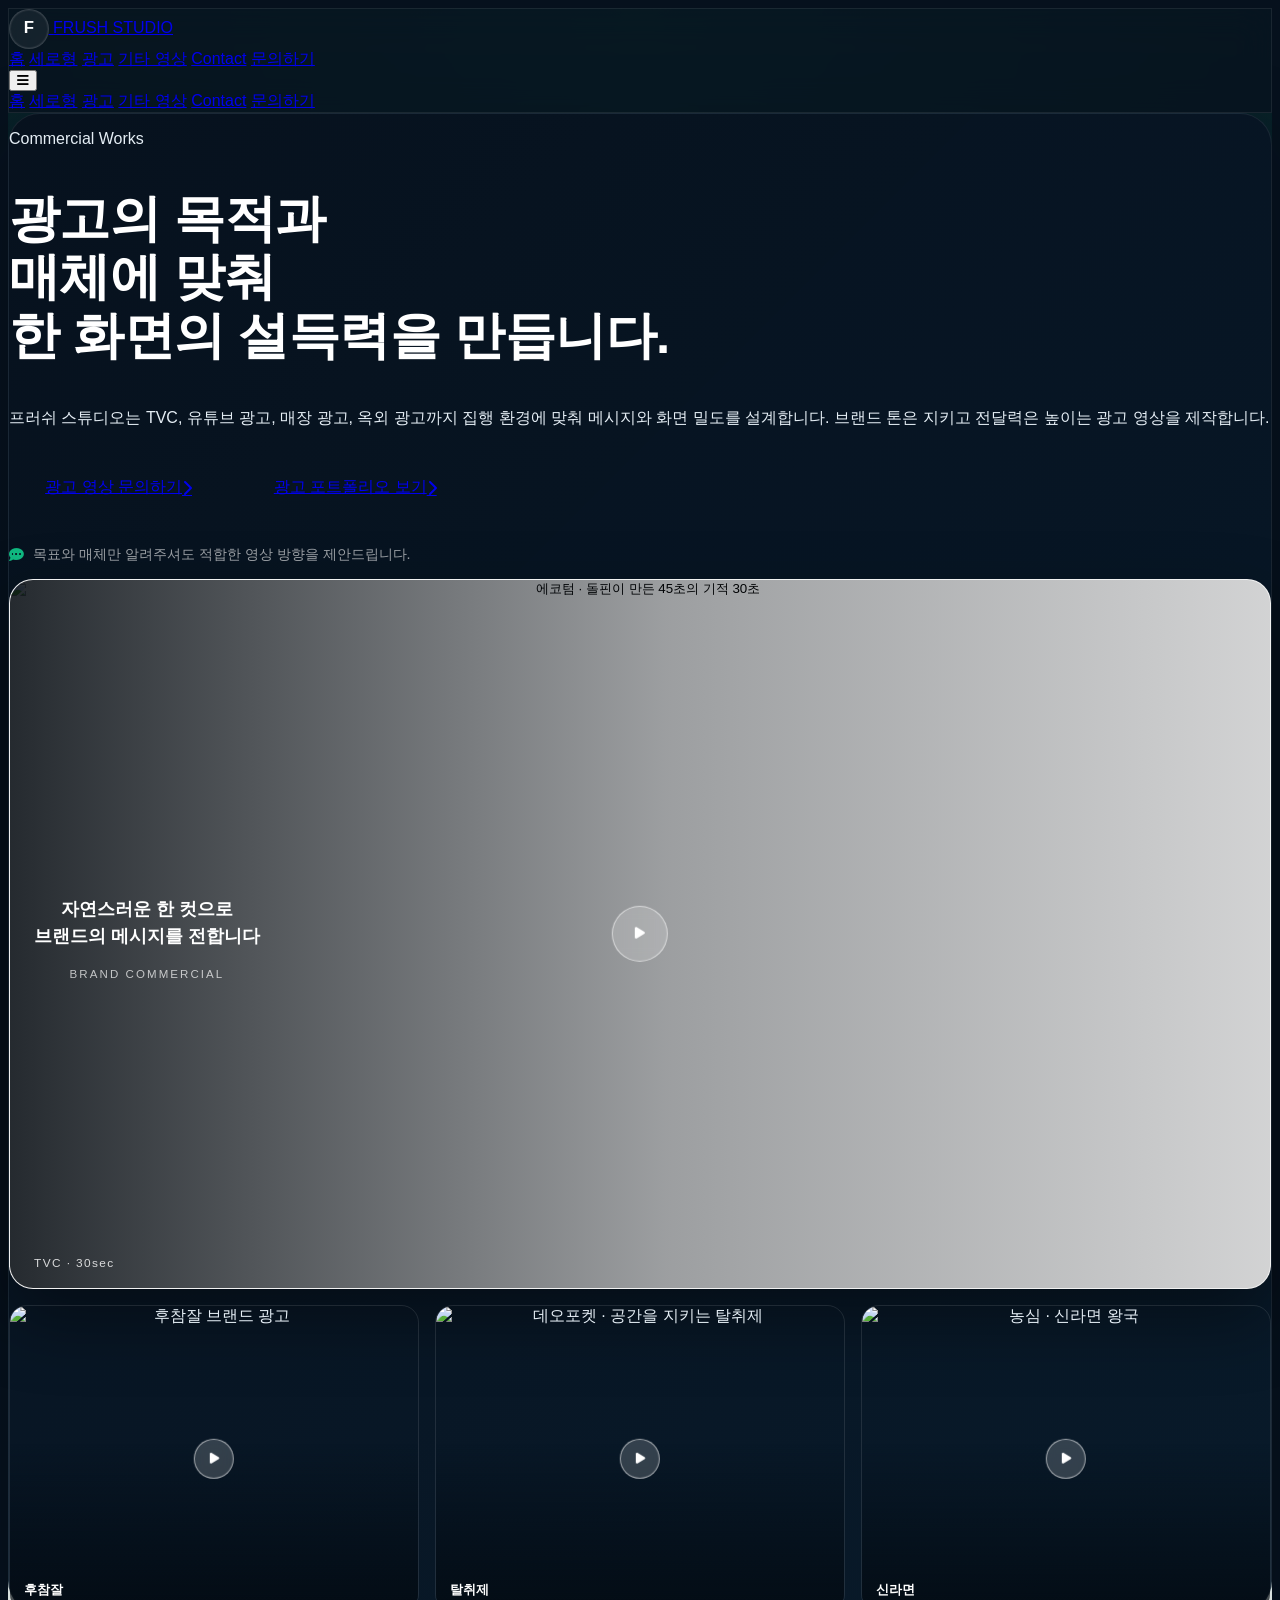
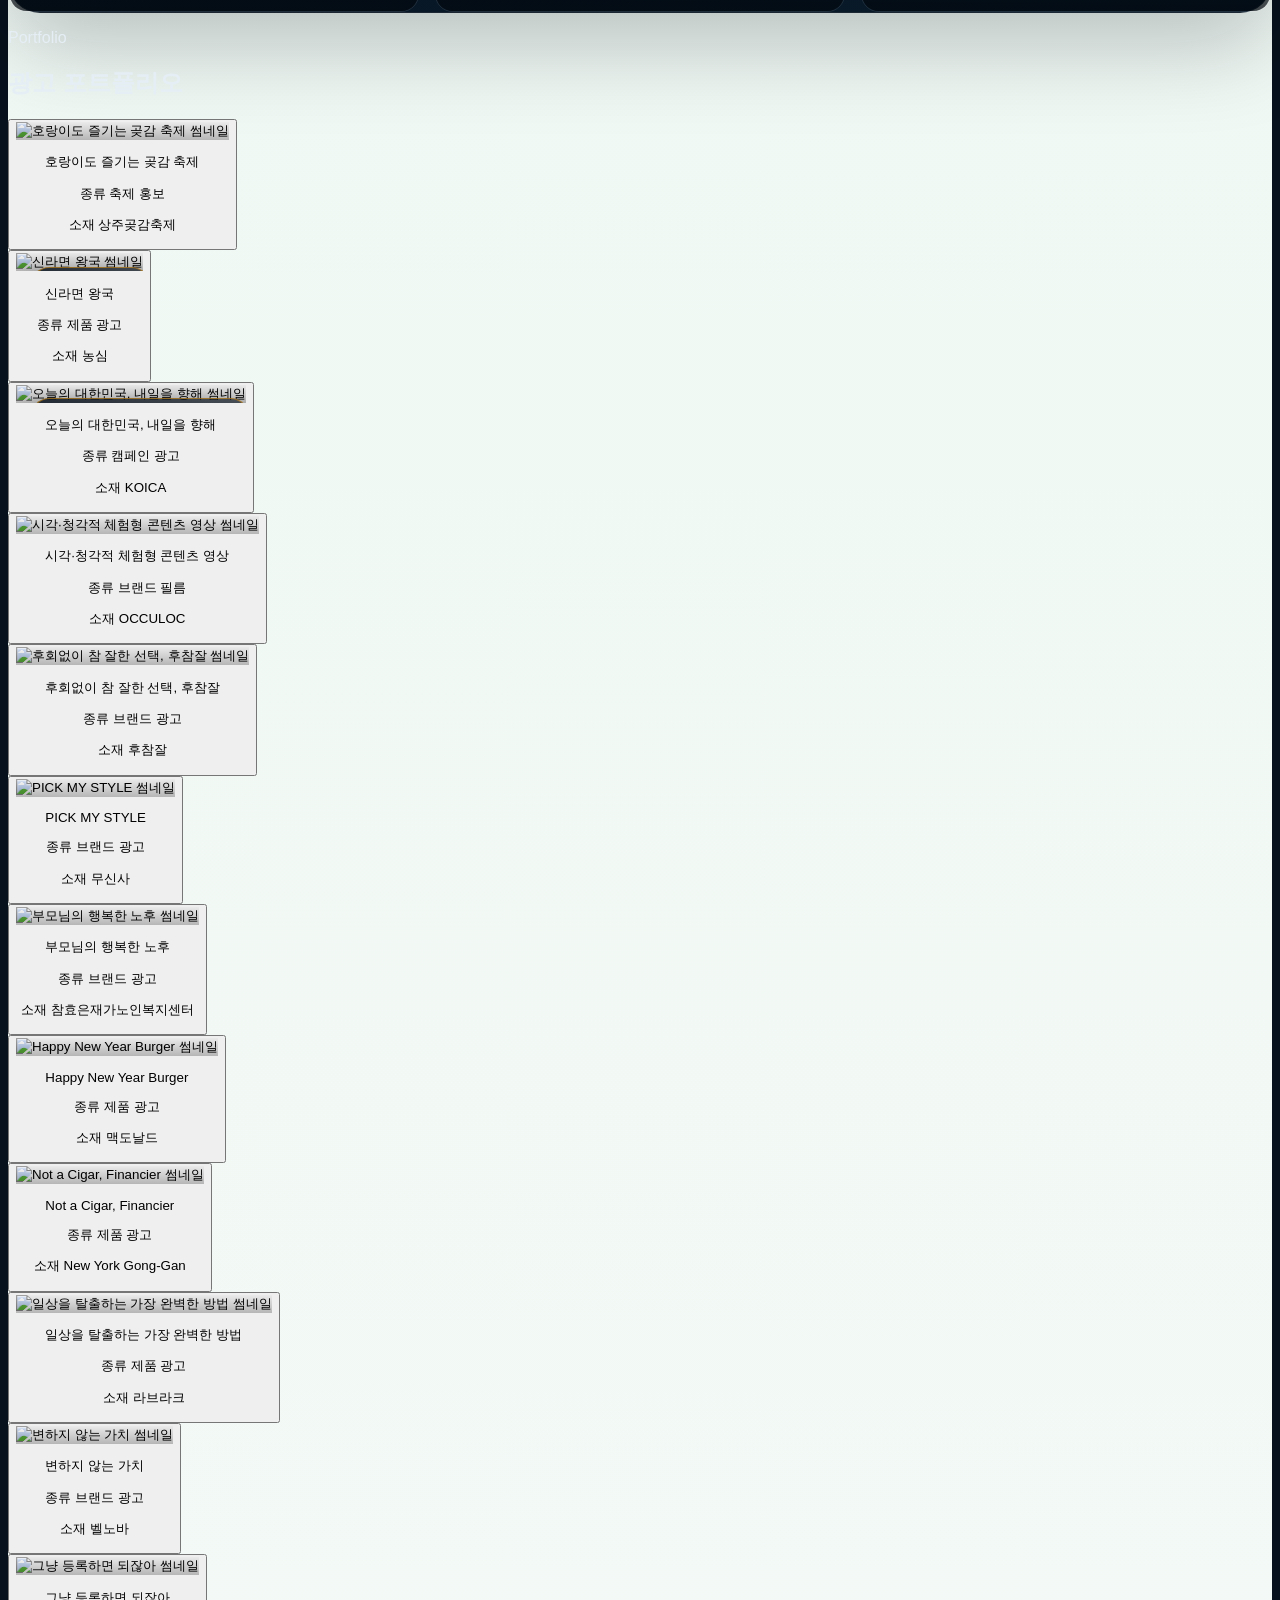
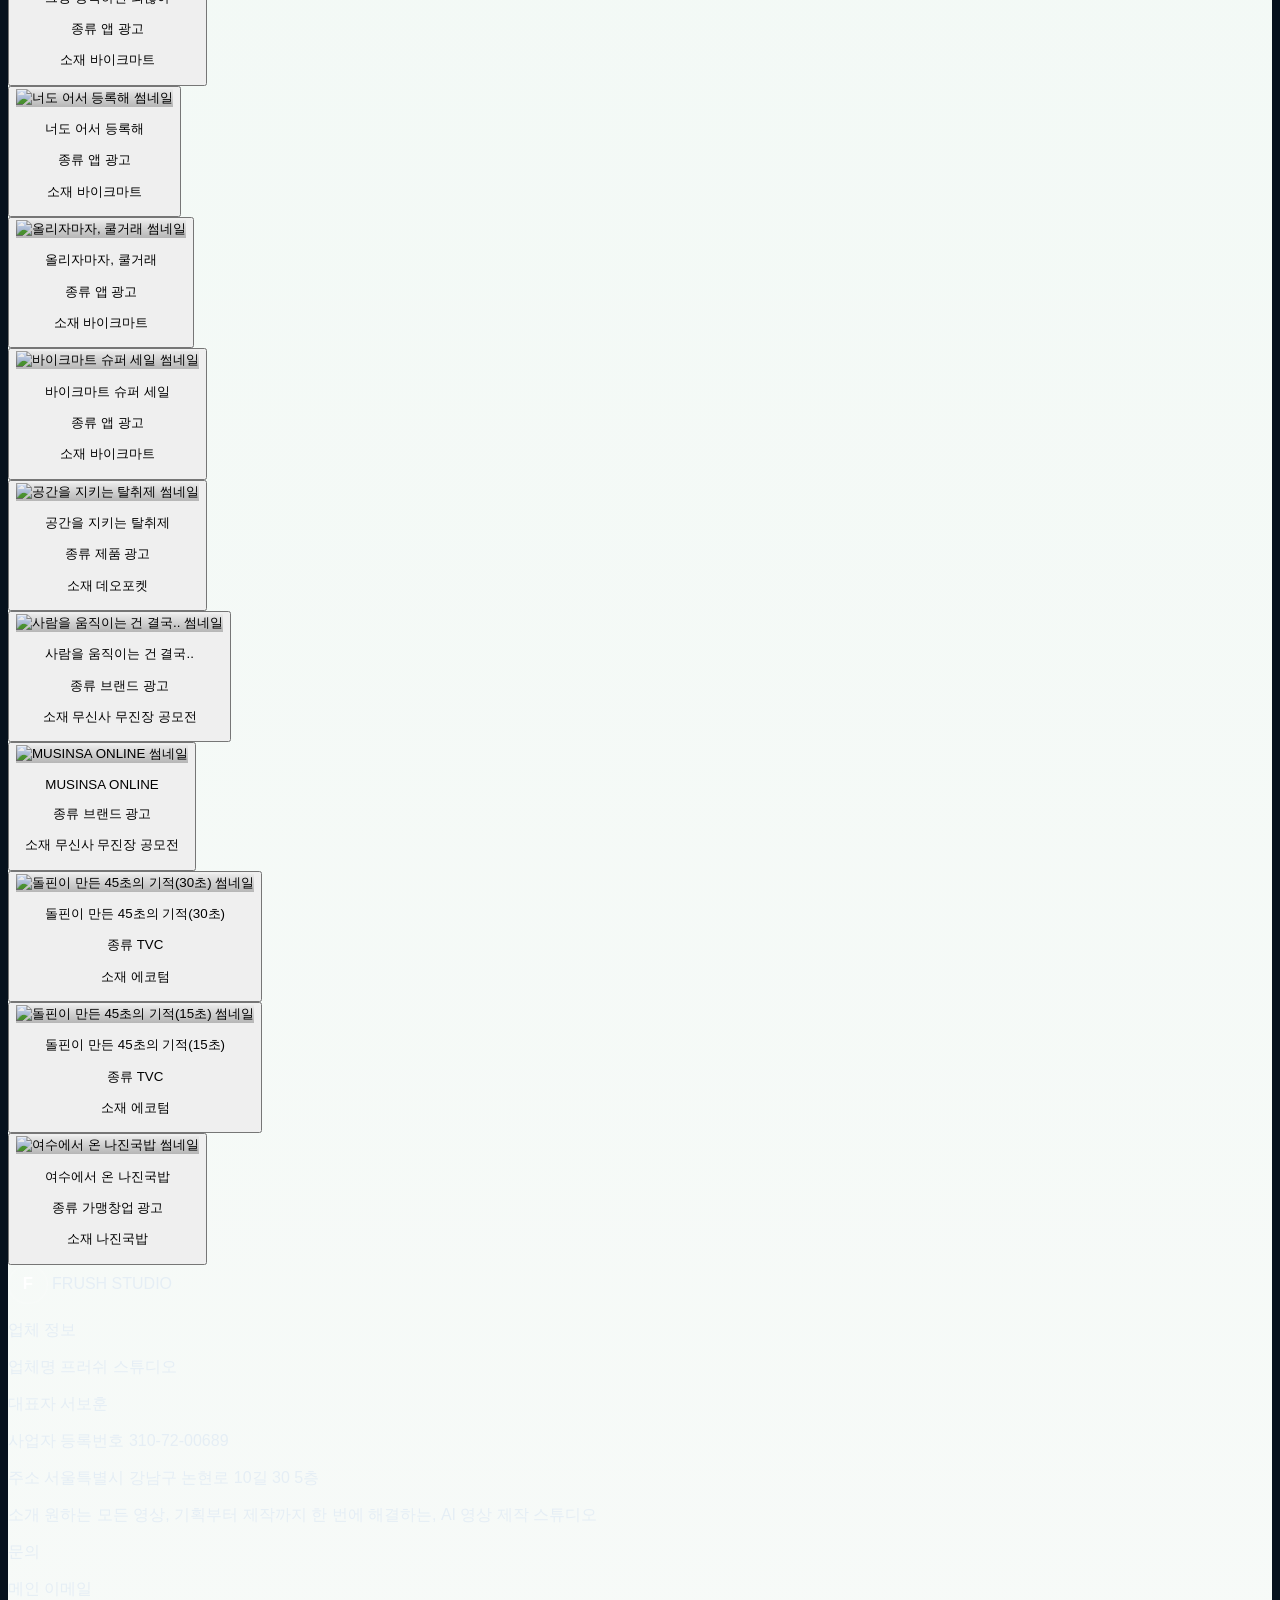
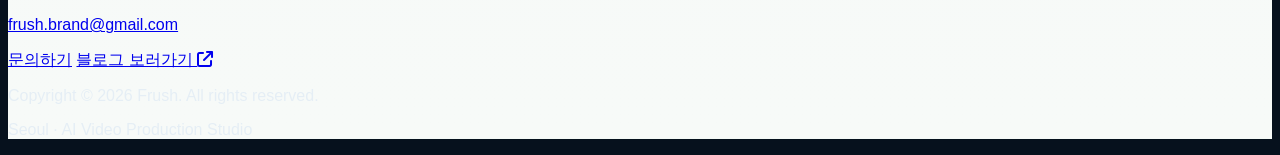
==== commit 73b9b30a: "Swap subpage hero videos to YouTube works - vertical: phone previews now autoplay COCX 부산 / 왕과 사는 부채" ====
--- a/ads.html
+++ b/ads.html
@@ -39,8 +39,8 @@
             <p class="hero-note mt-8"><i class="fas fa-comment-dots"></i>목표와 매체만 알려주셔도 적합한 영상 방향을 제안드립니다.</p>
           </div>
           <div class="ad-stack reveal" data-reveal data-parallax="0.04">
-            <button type="button" class="ad-feature" data-video-title="서울우유 브랜드 광고" data-video-type="local" data-video-src="Videos/서울우유광고.mp4" data-video-poster="Images/서울우유 광고.png">
-              <img class="ad-feature__media" src="Images/서울우유 광고.png" alt="대표 광고 영상">
+            <button type="button" class="ad-feature" data-video-title="돌핀이 만든 45초의 기적 (30초)" data-video-type="youtube" data-video-src="https://www.youtube.com/embed/xlCSekDfM94?autoplay=1&amp;rel=0" data-video-poster="https://img.youtube.com/vi/xlCSekDfM94/hqdefault.jpg">
+              <img class="ad-feature__media" src="https://img.youtube.com/vi/xlCSekDfM94/hqdefault.jpg" alt="에코텀 · 돌핀이 만든 45초의 기적 30초">
               <div class="ad-feature__copy">
                 <p>자연스러운 한 컷으로<br>브랜드의 메시지를 전합니다</p>
                 <span>BRAND COMMERCIAL</span>
@@ -49,21 +49,21 @@
               <span class="ad-feature__label">TVC · 30sec</span>
             </button>
             <div class="ad-thumbs">
-              <a href="#portfolio" class="ad-thumb">
-                <img class="ad-thumb__media" src="Image_Storage/나진국밥_썸네일.png" alt="TVC 광고">
+              <button type="button" class="ad-thumb" data-video-title="후회없이 참 잘한 선택, 후참잘" data-video-type="youtube" data-video-src="https://www.youtube.com/embed/KOKwG5u83Bs?autoplay=1&amp;rel=0" data-video-poster="https://img.youtube.com/vi/KOKwG5u83Bs/hqdefault.jpg">
+                <img class="ad-thumb__media" src="https://img.youtube.com/vi/KOKwG5u83Bs/hqdefault.jpg" alt="후참잘 브랜드 광고">
                 <span class="play-btn play-btn--sm"><i class="fas fa-play"></i></span>
-                <span class="ad-thumb__label">TVC</span>
-              </a>
-              <a href="#portfolio" class="ad-thumb">
-                <img class="ad-thumb__media" src="Image_Storage/프러쉬_썸네일.png" alt="YouTube 광고">
+                <span class="ad-thumb__label">후참잘</span>
+              </button>
+              <button type="button" class="ad-thumb" data-video-title="공간을 지키는 탈취제" data-video-type="youtube" data-video-src="https://www.youtube.com/embed/6XvkUQwWegI?autoplay=1&amp;rel=0" data-video-poster="https://img.youtube.com/vi/6XvkUQwWegI/hqdefault.jpg">
+                <img class="ad-thumb__media" src="https://img.youtube.com/vi/6XvkUQwWegI/hqdefault.jpg" alt="데오포켓 · 공간을 지키는 탈취제">
                 <span class="play-btn play-btn--sm"><i class="fas fa-play"></i></span>
-                <span class="ad-thumb__label">YouTube</span>
-              </a>
-              <a href="#portfolio" class="ad-thumb">
-                <img class="ad-thumb__media" src="Images/프러쉬매장.png" alt="매장·옥외 광고">
+                <span class="ad-thumb__label">탈취제</span>
+              </button>
+              <button type="button" class="ad-thumb" data-video-title="신라면 왕국" data-video-type="youtube" data-video-src="https://www.youtube.com/embed/cN7fM_m0TAM?autoplay=1&amp;rel=0" data-video-poster="https://img.youtube.com/vi/cN7fM_m0TAM/hqdefault.jpg">
+                <img class="ad-thumb__media" src="https://img.youtube.com/vi/cN7fM_m0TAM/hqdefault.jpg" alt="농심 · 신라면 왕국">
                 <span class="play-btn play-btn--sm"><i class="fas fa-play"></i></span>
-                <span class="ad-thumb__label">매장 / 옥외</span>
-              </a>
+                <span class="ad-thumb__label">신라면</span>
+              </button>
             </div>
           </div>
         </div>
--- a/styles/site.css
+++ b/styles/site.css
@@ -73,20 +73,20 @@
 
 .hero-stage-home {
   position: relative;
-  min-height: calc(100vh - 7rem);
-  padding: 1rem 0 3rem;
+  min-height: auto;
+  padding: 0;
 }
 
 .hero-surface {
   position: relative;
-  min-height: calc(100vh - 10rem);
+  min-height: auto;
 }
 
 .hero-content-shell {
   position: relative;
   z-index: 2;
   display: grid;
-  min-height: calc(100vh - 12rem);
+  min-height: auto;
   align-items: center;
 }
 
@@ -132,7 +132,7 @@
 }
 
 .hero-copy-panel--center {
-  max-width: 52rem;
+  max-width: 60rem;
   text-align: center;
 }
 
@@ -223,7 +223,7 @@
 .stacked-panel {
   position: absolute;
   left: 50%;
-  top: 50%;
+  top: 0;
   overflow: hidden;
   border-radius: 1.4rem;
   transform-origin: center center;
@@ -530,6 +530,63 @@
   transform: scale(1.06);
 }
 
+.award-ribbon {
+  position: absolute;
+  top: 0.85rem;
+  left: 0.85rem;
+  z-index: 2;
+  display: inline-flex;
+  align-items: center;
+  gap: 0.55rem;
+  max-width: calc(100% - 1.7rem);
+  padding: 0.34rem 0.78rem 0.34rem 0.4rem;
+  border-radius: 999px;
+  background: linear-gradient(135deg, rgba(8, 17, 28, 0.86), rgba(8, 17, 28, 0.6));
+  border: 1px solid rgba(245, 158, 11, 0.5);
+  box-shadow: 0 12px 28px rgba(8, 17, 28, 0.38);
+  -webkit-backdrop-filter: blur(10px);
+  backdrop-filter: blur(10px);
+  pointer-events: none;
+}
+
+.award-ribbon__icon {
+  display: inline-flex;
+  align-items: center;
+  justify-content: center;
+  width: 1.65rem;
+  height: 1.65rem;
+  flex-shrink: 0;
+  border-radius: 999px;
+  background: linear-gradient(135deg, #fcd34d, #f59e0b);
+  color: #3b2606;
+  font-size: 0.72rem;
+  box-shadow: inset 0 1px 1px rgba(255, 255, 255, 0.55);
+}
+
+.award-ribbon__text {
+  display: flex;
+  min-width: 0;
+  flex-direction: column;
+  line-height: 1.18;
+}
+
+.award-ribbon__tier {
+  font-size: 0.72rem;
+  font-weight: 800;
+  letter-spacing: 0.02em;
+  color: #fde68a;
+}
+
+.award-ribbon__contest {
+  overflow: hidden;
+  font-size: 0.6rem;
+  font-weight: 500;
+  letter-spacing: 0.01em;
+  color: rgba(255, 255, 255, 0.78);
+  text-overflow: ellipsis;
+  white-space: nowrap;
+}
+
 .reveal {
   opacity: 0;
   transform: translateY(42px);
@@ -575,8 +632,9 @@
   overflow: hidden;
   border-radius: 1.5rem;
   border: 1px solid rgba(226, 232, 240, 0.72);
-  background: rgba(255, 255, 255, 0.72);
-  backdrop-filter: blur(12px);
+  /* Opaque background (no backdrop-filter): a moving backdrop-filter shimmers
+     along the card edges while the marquee scrolls on mobile (iOS Safari). */
+  background: #ffffff;
   box-shadow: 0 18px 40px rgba(15, 23, 42, 0.08);
 }
 
@@ -709,7 +767,19 @@
   content: '';
   position: absolute;
   inset: 0;
-  background: linear-gradient(180deg, rgba(2, 8, 14, 0) 35%, rgba(2, 8, 14, 0.45) 100%);
+  z-index: 0;
+  background: linear-gradient(180deg, rgba(2, 8, 14, 0.05) 35%, rgba(2, 8, 14, 0.6) 100%);
+}
+
+/* Card cover image. Drop a real file in via the matching <img class="more-card__img">
+   in index.html; the gradient + icon/title stay layered on top for legibility. */
+.more-card__img {
+  position: absolute;
+  inset: 0;
+  z-index: 0;
+  height: 100%;
+  width: 100%;
+  object-fit: cover;
 }
 
 .more-card__media--vertical {
@@ -1161,6 +1231,13 @@
 .ad-thumb {
   position: relative;
   display: block;
+  width: 100%;
+  padding: 0;
+  margin: 0;
+  background: none;
+  font: inherit;
+  color: inherit;
+  cursor: pointer;
   aspect-ratio: 4 / 3;
   overflow: hidden;
   border-radius: 1.1rem;
@@ -1397,7 +1474,7 @@
 
 @media (min-width: 1024px) {
   .hero-layout {
-    max-width: 58rem;
+    max-width: 64rem;
     gap: 3rem;
   }
 }
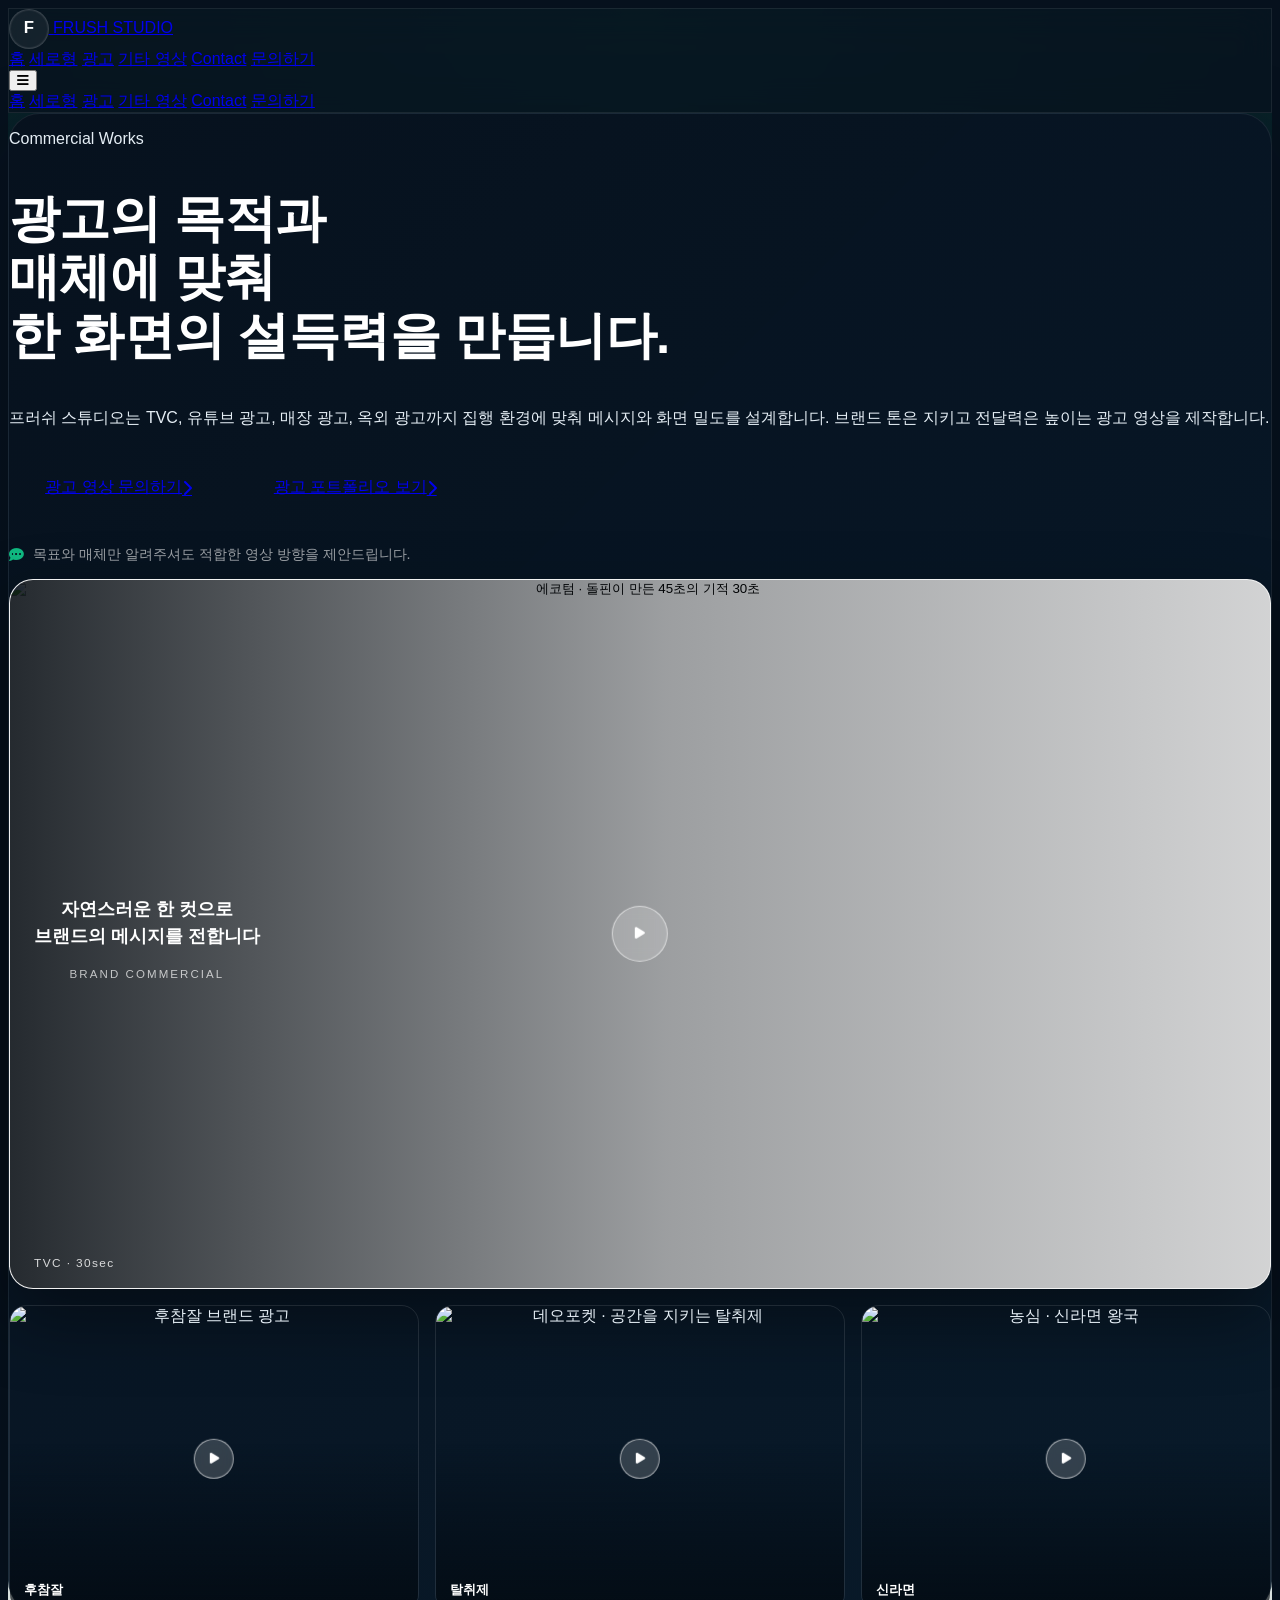
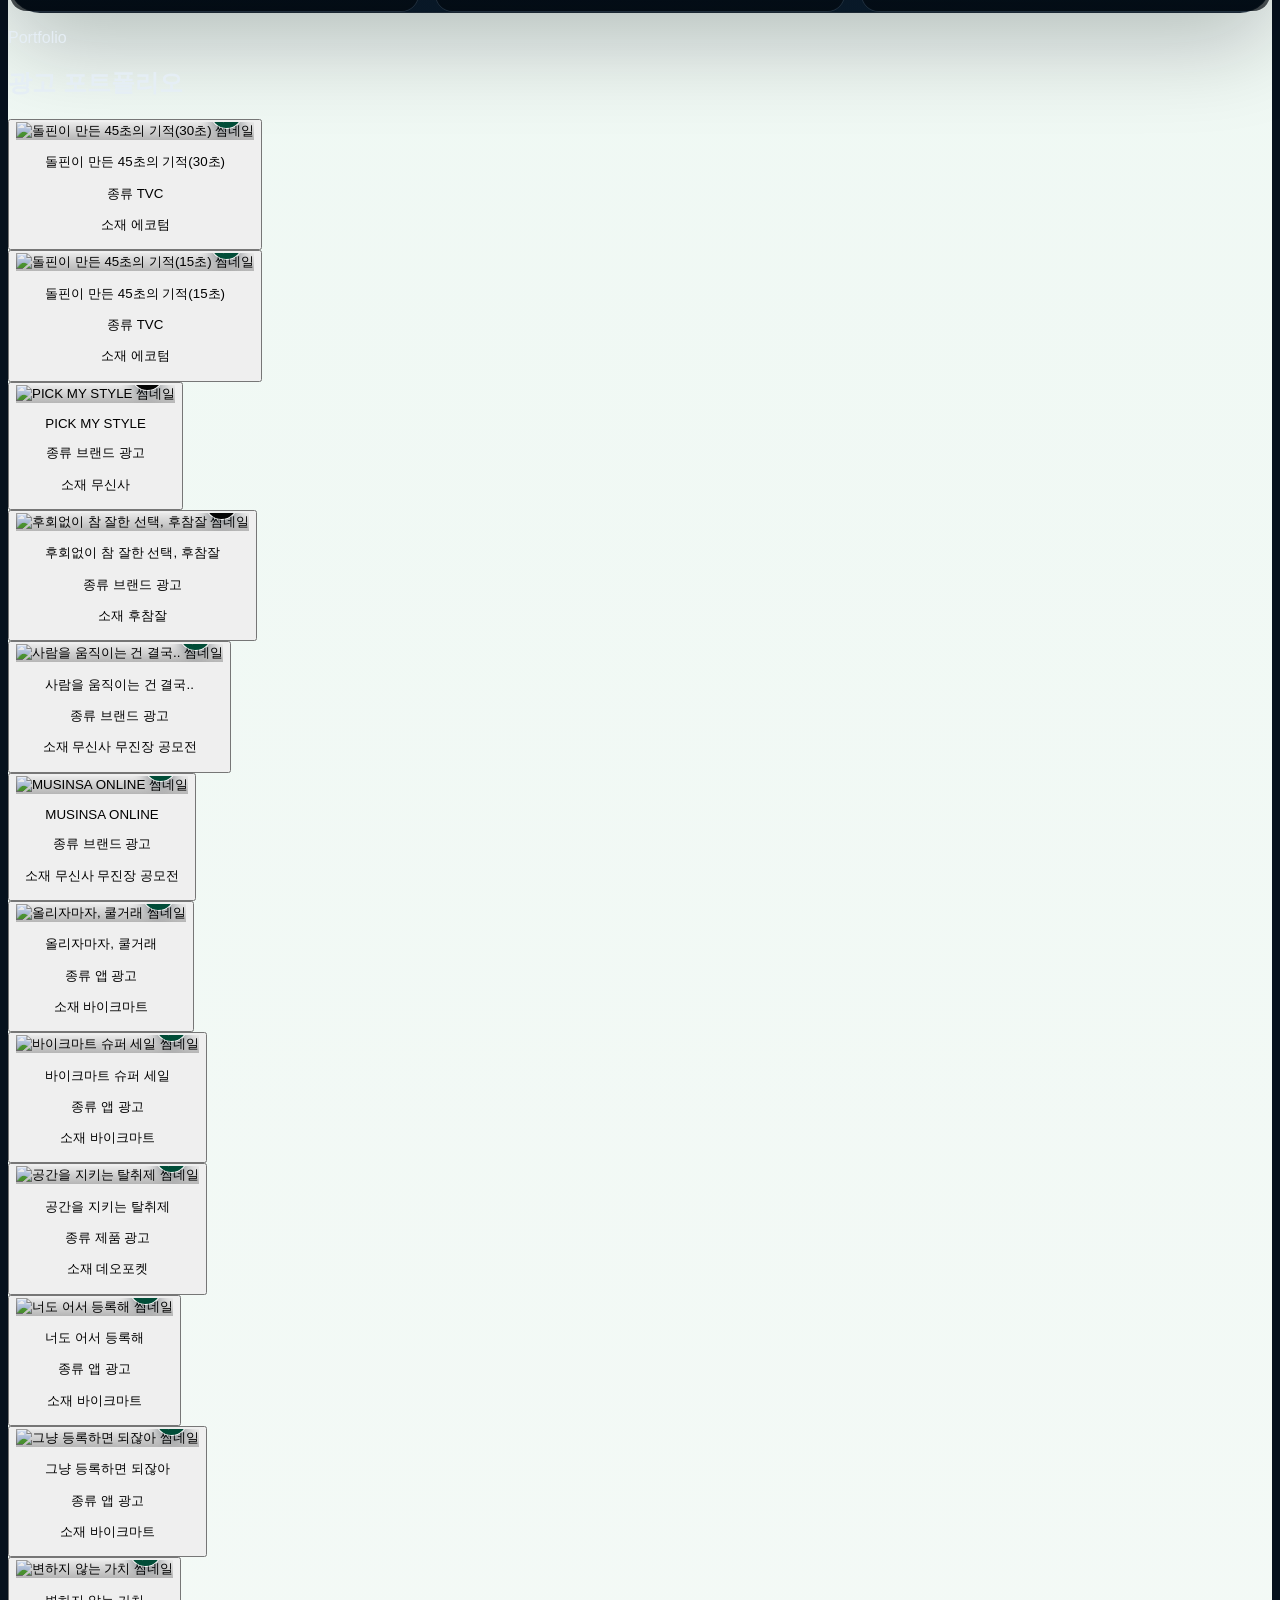
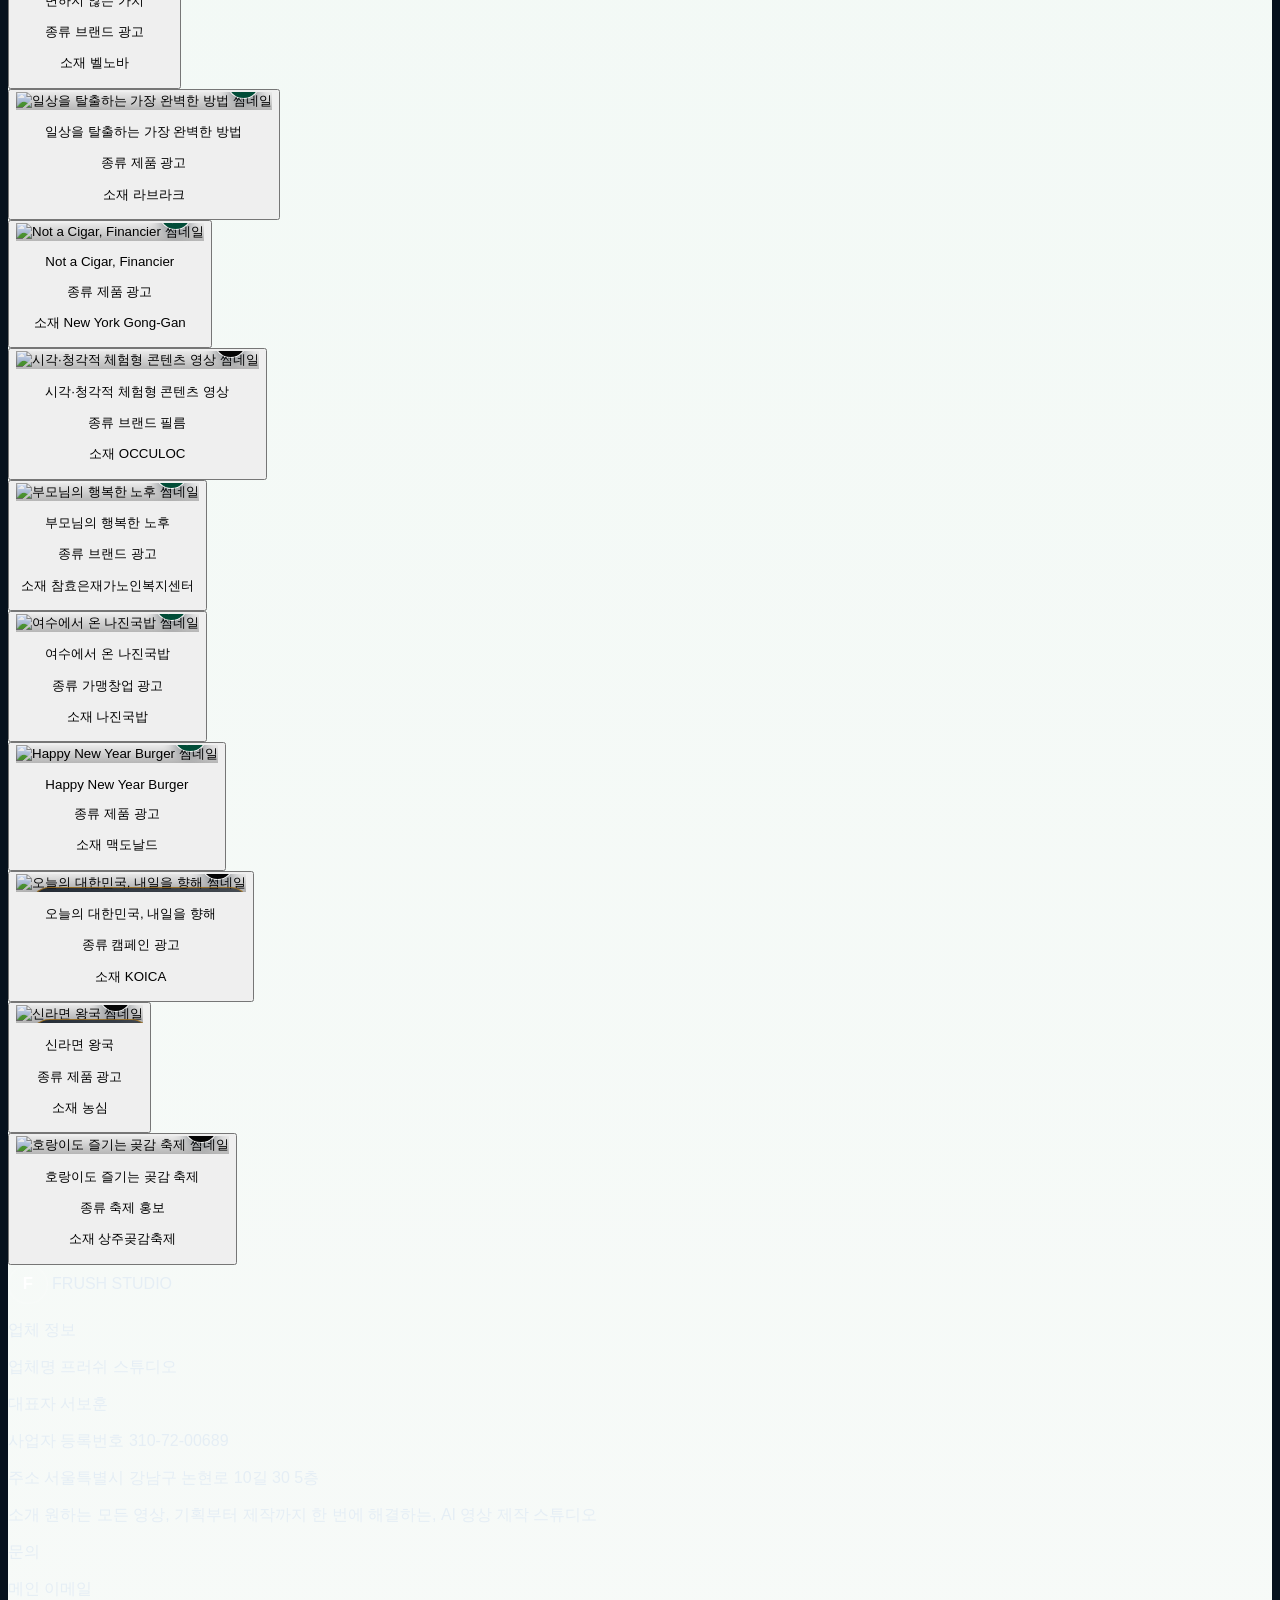
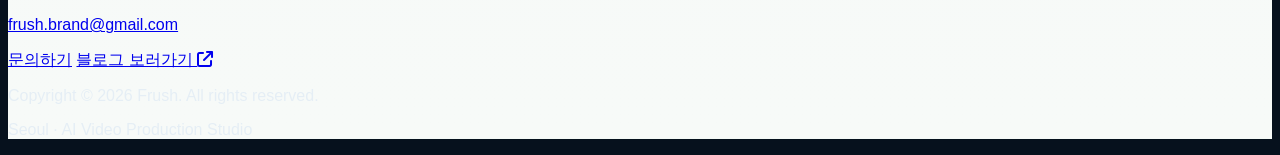
==== commit 30aff3a0: "Point all Frush KakaoTalk links to the channel URL Replace every open.kakao.com/me/frush link with h" ====
--- a/ads.html
+++ b/ads.html
@@ -33,7 +33,7 @@
             <h1 class="subhero-headline mt-5">광고의 목적과<br>매체에 맞춰<br>한 화면의 <span class="text-brand-main">설득력</span>을 만듭니다.</h1>
             <p class="mt-6 max-w-xl text-base leading-8 text-white/70 sm:text-lg">프러쉬 스튜디오는 TVC, 유튜브 광고, 매장 광고, 옥외 광고까지 집행 환경에 맞춰 메시지와 화면 밀도를 설계합니다. 브랜드 톤은 지키고 전달력은 높이는 광고 영상을 제작합니다.</p>
             <div class="hero-cta-row mt-9">
-              <a href="https://open.kakao.com/me/frush" target="_blank" rel="noreferrer" class="hero-cta-button gap-2 bg-brand-main text-base font-semibold text-white shadow-glow transition hover:bg-brand-dark">광고 영상 문의하기 <i class="fas fa-chevron-right text-xs"></i></a>
+              <a href="https://pf.kakao.com/_zHnVX" target="_blank" rel="noreferrer" class="hero-cta-button gap-2 bg-brand-main text-base font-semibold text-white shadow-glow transition hover:bg-brand-dark">광고 영상 문의하기 <i class="fas fa-chevron-right text-xs"></i></a>
               <a href="#portfolio" class="hero-cta-button gap-2 border border-white/15 bg-white/5 text-base font-semibold text-white transition hover:bg-white/10">광고 포트폴리오 보기 <i class="fas fa-chevron-right text-xs"></i></a>
             </div>
             <p class="hero-note mt-8"><i class="fas fa-comment-dots"></i>목표와 매체만 알려주셔도 적합한 영상 방향을 제안드립니다.</p>
--- a/styles/site.css
+++ b/styles/site.css
@@ -241,13 +241,18 @@
 }
 
 .stacked-panel-image {
-  background-size: cover;
-  background-position: center;
+  height: 100%;
+  width: 100%;
+  object-fit: cover;
+  object-position: center;
+  /* Crop the letterbox: hqdefault is 4:3 (black bars on 16:9 and Shorts
+     alike) and maxres is 16:9 (side bars on Shorts). A uniform zoom clears
+     the bars whichever source ends up loading. */
+  transform: scale(1.34);
 }
 
 .stacked-panel-gradient {
-  mix-blend-mode: soft-light;
-  opacity: 0.85;
+  display: none;
 }
 
 .stacked-panel-vignette {
@@ -503,6 +508,106 @@
   background:
     radial-gradient(circle at top right, rgba(16, 185, 129, 0.1), transparent 28%),
     rgba(255, 255, 255, 0.94);
+}
+
+.team-intro-stack {
+  display: flex;
+  flex: 1;
+  flex-direction: column;
+  gap: 1rem;
+}
+
+.team-intro {
+  border: 1px solid rgba(15, 23, 42, 0.08);
+  border-radius: 1.5rem;
+  background: rgba(255, 255, 255, 0.7);
+  padding: 1.3rem 1.4rem;
+  transition: border-color 0.3s ease, box-shadow 0.3s ease;
+}
+
+.team-intro:hover {
+  border-color: rgba(16, 185, 129, 0.4);
+  box-shadow: 0 14px 36px rgba(15, 23, 42, 0.08);
+}
+
+.team-intro__head {
+  display: flex;
+  align-items: center;
+  gap: 0.85rem;
+}
+
+.team-intro__logo {
+  display: inline-flex;
+  height: 2.9rem;
+  width: 2.9rem;
+  flex-shrink: 0;
+  overflow: hidden;
+  border-radius: 9999px;
+  border: 1.5px solid rgba(15, 23, 42, 0.12);
+  background: #0b0b0c;
+}
+
+.team-intro__logo img {
+  height: 100%;
+  width: 100%;
+  object-fit: cover;
+  display: block;
+}
+
+.team-intro__eyebrow {
+  font-size: 0.66rem;
+  font-weight: 700;
+  letter-spacing: 0.18em;
+  text-transform: uppercase;
+  color: var(--brand-main);
+}
+
+.team-intro__name {
+  margin-top: 0.1rem;
+  font-size: 1.15rem;
+  font-weight: 700;
+  color: var(--brand-text);
+}
+
+.team-intro__desc {
+  margin-top: 0.9rem;
+  font-size: 0.9rem;
+  line-height: 1.6;
+  color: #64748b;
+}
+
+.team-intro__members {
+  margin-top: 0.95rem;
+  display: flex;
+  flex-wrap: wrap;
+  gap: 0.45rem;
+}
+
+.member-chip {
+  display: inline-flex;
+  align-items: center;
+  gap: 0.32rem;
+  padding: 0.32rem 0.72rem;
+  border-radius: 9999px;
+  border: 1px solid rgba(6, 78, 59, 0.14);
+  background: var(--brand-light);
+  color: var(--brand-dark);
+  font-size: 0.8rem;
+  font-weight: 600;
+}
+
+.member-chip--lead {
+  background: var(--brand-main);
+  border-color: var(--brand-main);
+  color: #ffffff;
+}
+
+.member-chip--lead i {
+  font-size: 0.62rem;
+}
+
+.awards-band {
+  width: 100%;
 }
 
 .work-thumb {
@@ -587,6 +692,59 @@
   white-space: nowrap;
 }
 
+.team-badges {
+  position: absolute;
+  right: 0.7rem;
+  bottom: 0.7rem;
+  z-index: 2;
+  display: flex;
+  gap: 0.4rem;
+  pointer-events: none;
+}
+
+.team-badge {
+  position: relative;
+  height: 1.95rem;
+  width: 1.95rem;
+  border-radius: 9999px;
+  border: 1.5px solid rgba(255, 255, 255, 0.85);
+  box-shadow: 0 4px 12px rgba(8, 17, 28, 0.4);
+  pointer-events: auto;
+}
+
+.team-badge__img {
+  height: 100%;
+  width: 100%;
+  border-radius: 9999px;
+  object-fit: cover;
+  display: block;
+}
+
+.team-badge::after {
+  content: attr(data-tooltip);
+  position: absolute;
+  bottom: calc(100% + 0.45rem);
+  right: 0;
+  padding: 0.32rem 0.6rem;
+  border-radius: 0.6rem;
+  background: rgba(8, 17, 28, 0.94);
+  color: #ffffff;
+  font-size: 0.72rem;
+  font-weight: 600;
+  letter-spacing: 0.01em;
+  white-space: nowrap;
+  opacity: 0;
+  transform: translateY(4px);
+  transition: opacity 0.2s ease, transform 0.2s ease;
+  pointer-events: none;
+  z-index: 5;
+}
+
+.team-badge:hover::after {
+  opacity: 1;
+  transform: translateY(0);
+}
+
 .reveal {
   opacity: 0;
   transform: translateY(42px);
@@ -603,6 +761,12 @@
   will-change: transform;
 }
 
+.partner-rows {
+  display: flex;
+  flex-direction: column;
+  gap: 0.4rem;
+}
+
 .partner-marquee {
   overflow: hidden;
   mask-image: linear-gradient(to right, transparent, black 10%, black 90%, transparent);
@@ -613,8 +777,12 @@
   width: max-content;
   align-items: center;
   gap: 1.25rem;
-  padding: 1rem 1.5rem 1.5rem;
+  padding: 0.75rem 1.5rem;
   animation: marquee 42s linear infinite;
+}
+
+.partner-track--reverse {
+  animation-direction: reverse;
 }
 
 .partner-marquee:hover .partner-track {
@@ -624,13 +792,13 @@
 .partner-card {
   position: relative;
   display: flex;
-  height: 7rem;
-  width: 12rem;
+  height: 5.25rem;
+  width: 9.5rem;
   flex-shrink: 0;
   align-items: center;
   justify-content: center;
   overflow: hidden;
-  border-radius: 1.5rem;
+  border-radius: 1.15rem;
   border: 1px solid rgba(226, 232, 240, 0.72);
   /* Opaque background (no backdrop-filter): a moving backdrop-filter shimmers
      along the card edges while the marquee scrolls on mobile (iOS Safari). */
@@ -640,19 +808,19 @@
 
 .partner-card__inner {
   display: flex;
-  height: calc(100% - 1rem);
-  width: calc(100% - 1rem);
+  height: calc(100% - 0.6rem);
+  width: calc(100% - 0.6rem);
   align-items: center;
   justify-content: center;
-  border-radius: 1.15rem;
+  border-radius: 0.95rem;
   background: rgba(255, 255, 255, 0.9);
   box-shadow: inset 0 0 0 1px rgba(226, 232, 240, 0.5);
 }
 
 .partner-card img {
-  max-height: 64%;
+  max-height: 66%;
   width: auto;
-  max-width: 74%;
+  max-width: 82%;
   object-fit: contain;
 }
 
@@ -1392,6 +1560,15 @@
   .phone-card--lift {
     transform: none;
   }
+  /* Stack the two phone previews into one full-width column so each is large
+     enough that the social UI overlays don't swallow the video on mobile.
+     (No max-width + margin:auto here: auto margins make the grid item
+     shrink-to-fit, and phone-card has no intrinsic width — aspect-ratio only
+     derives height from width — so it would collapse to 0 and disappear.) */
+  .phone-duo {
+    grid-template-columns: 1fr;
+    gap: 1.5rem;
+  }
 }
 
 .video-modal {
